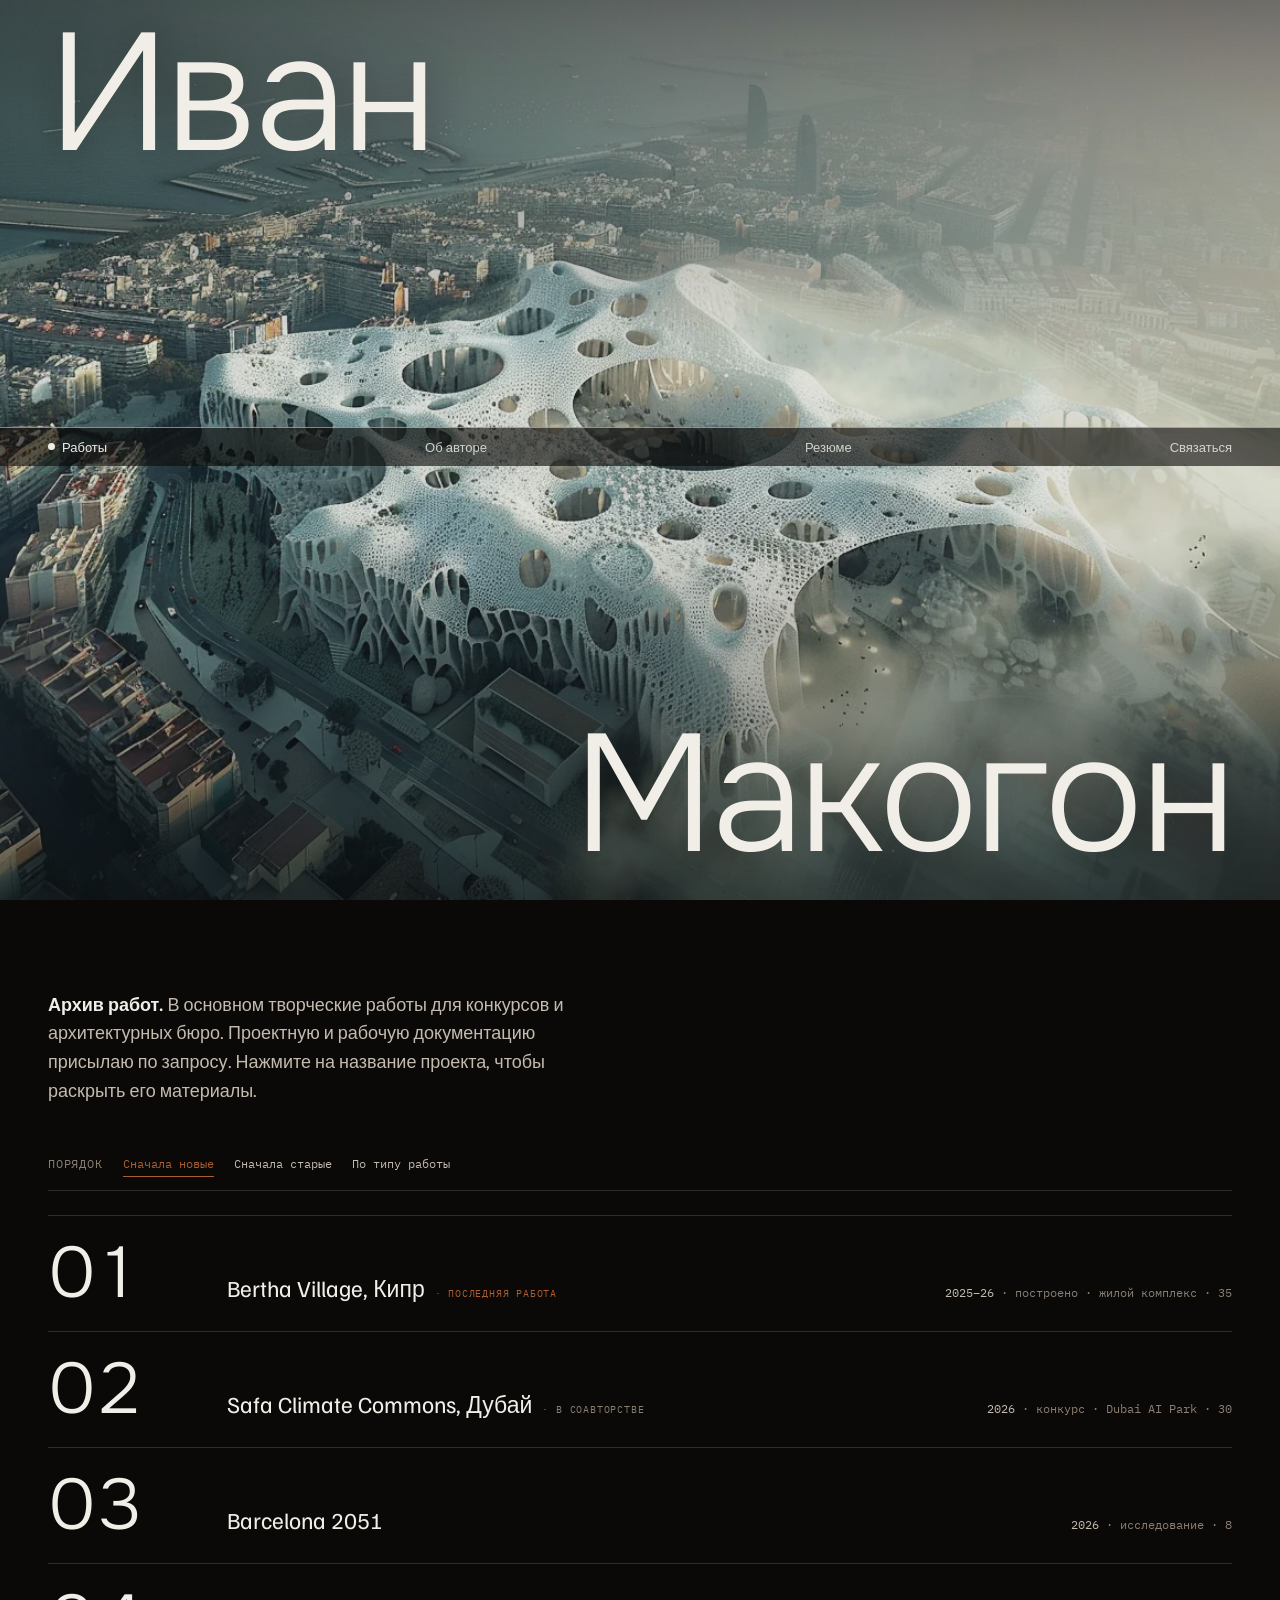
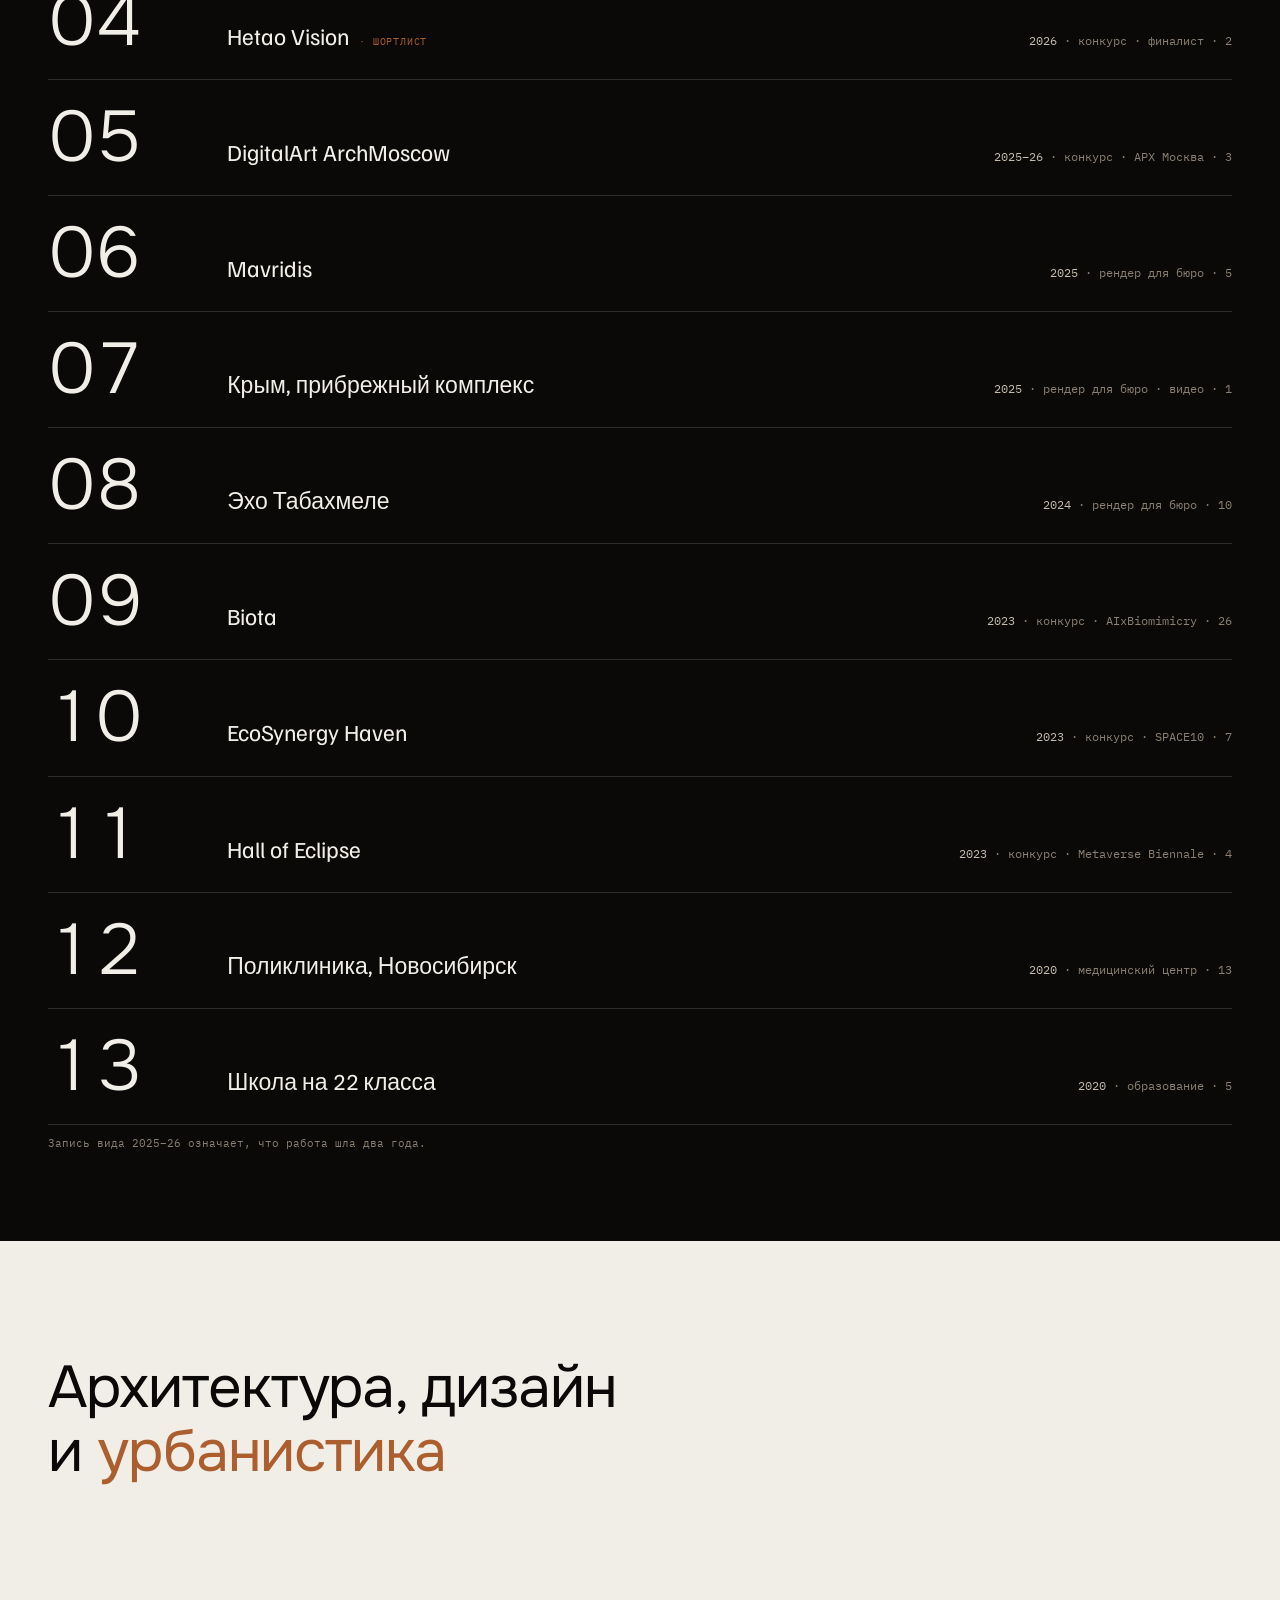
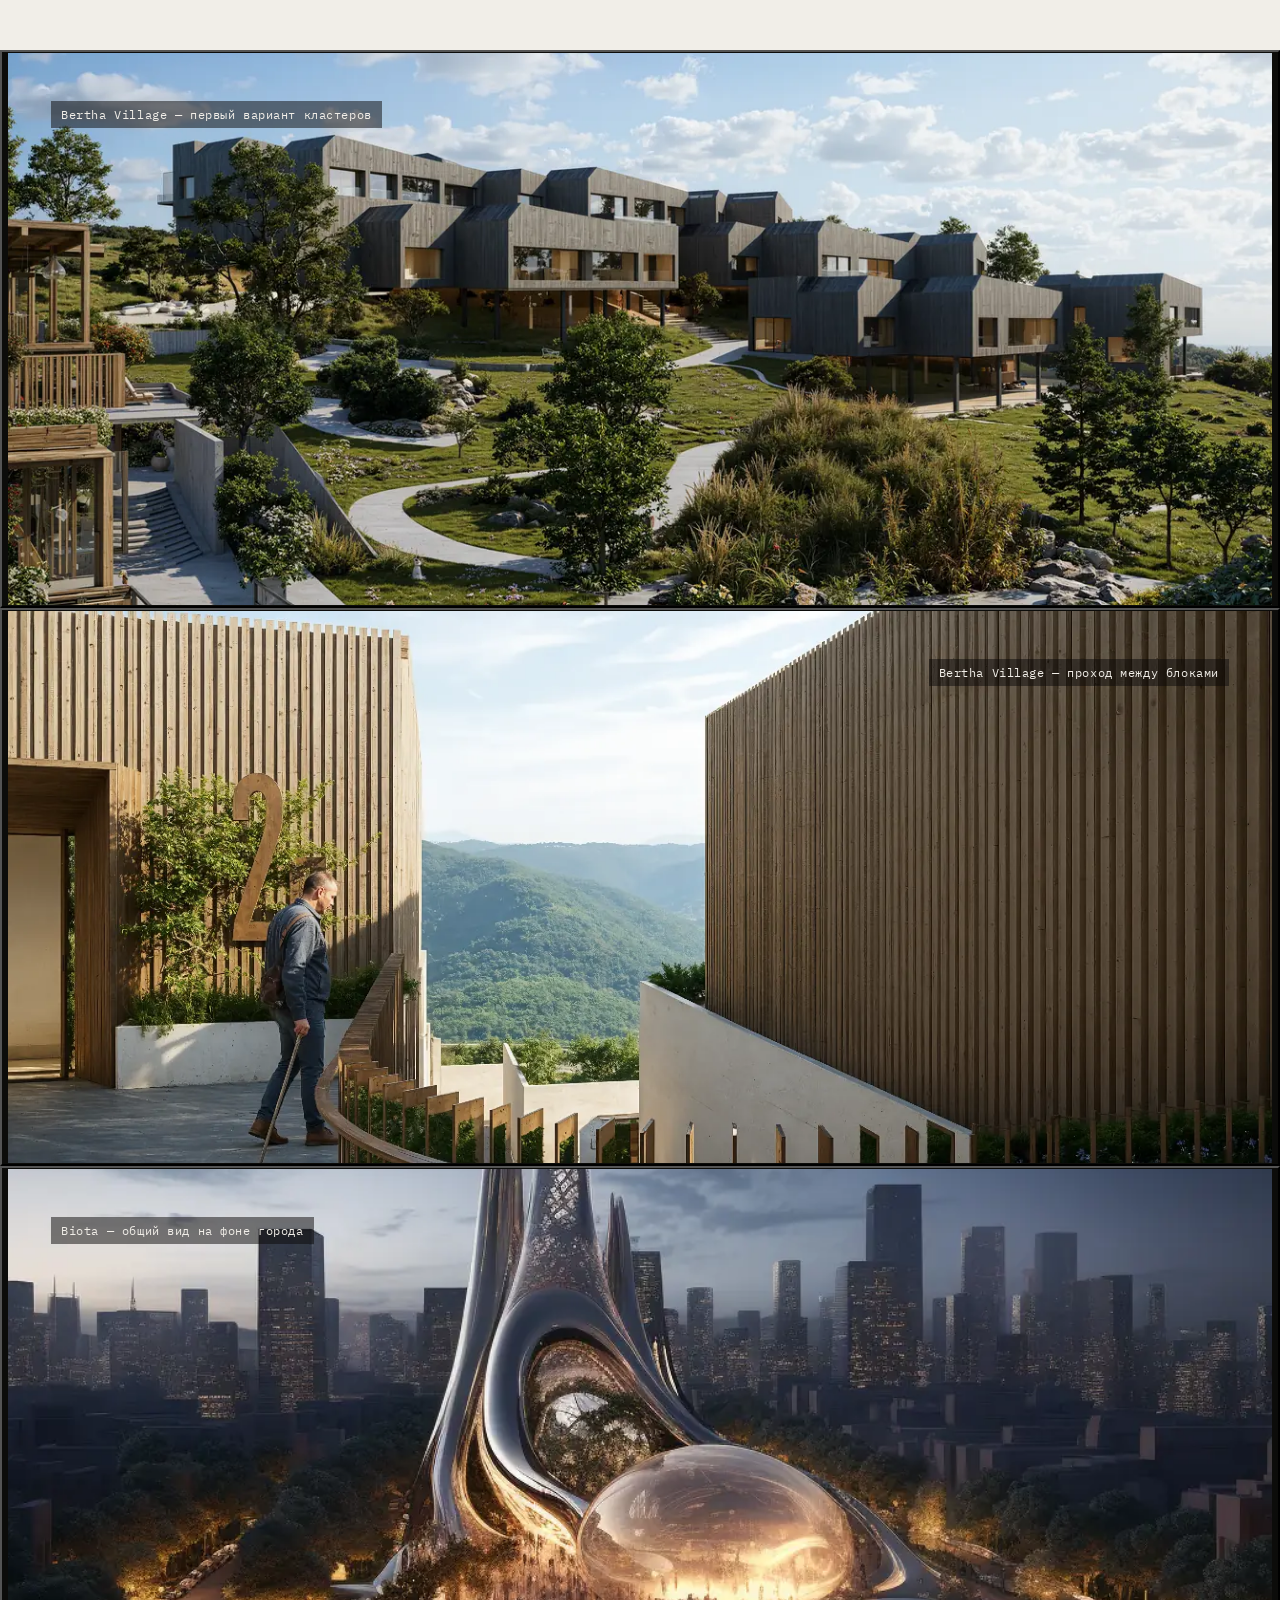
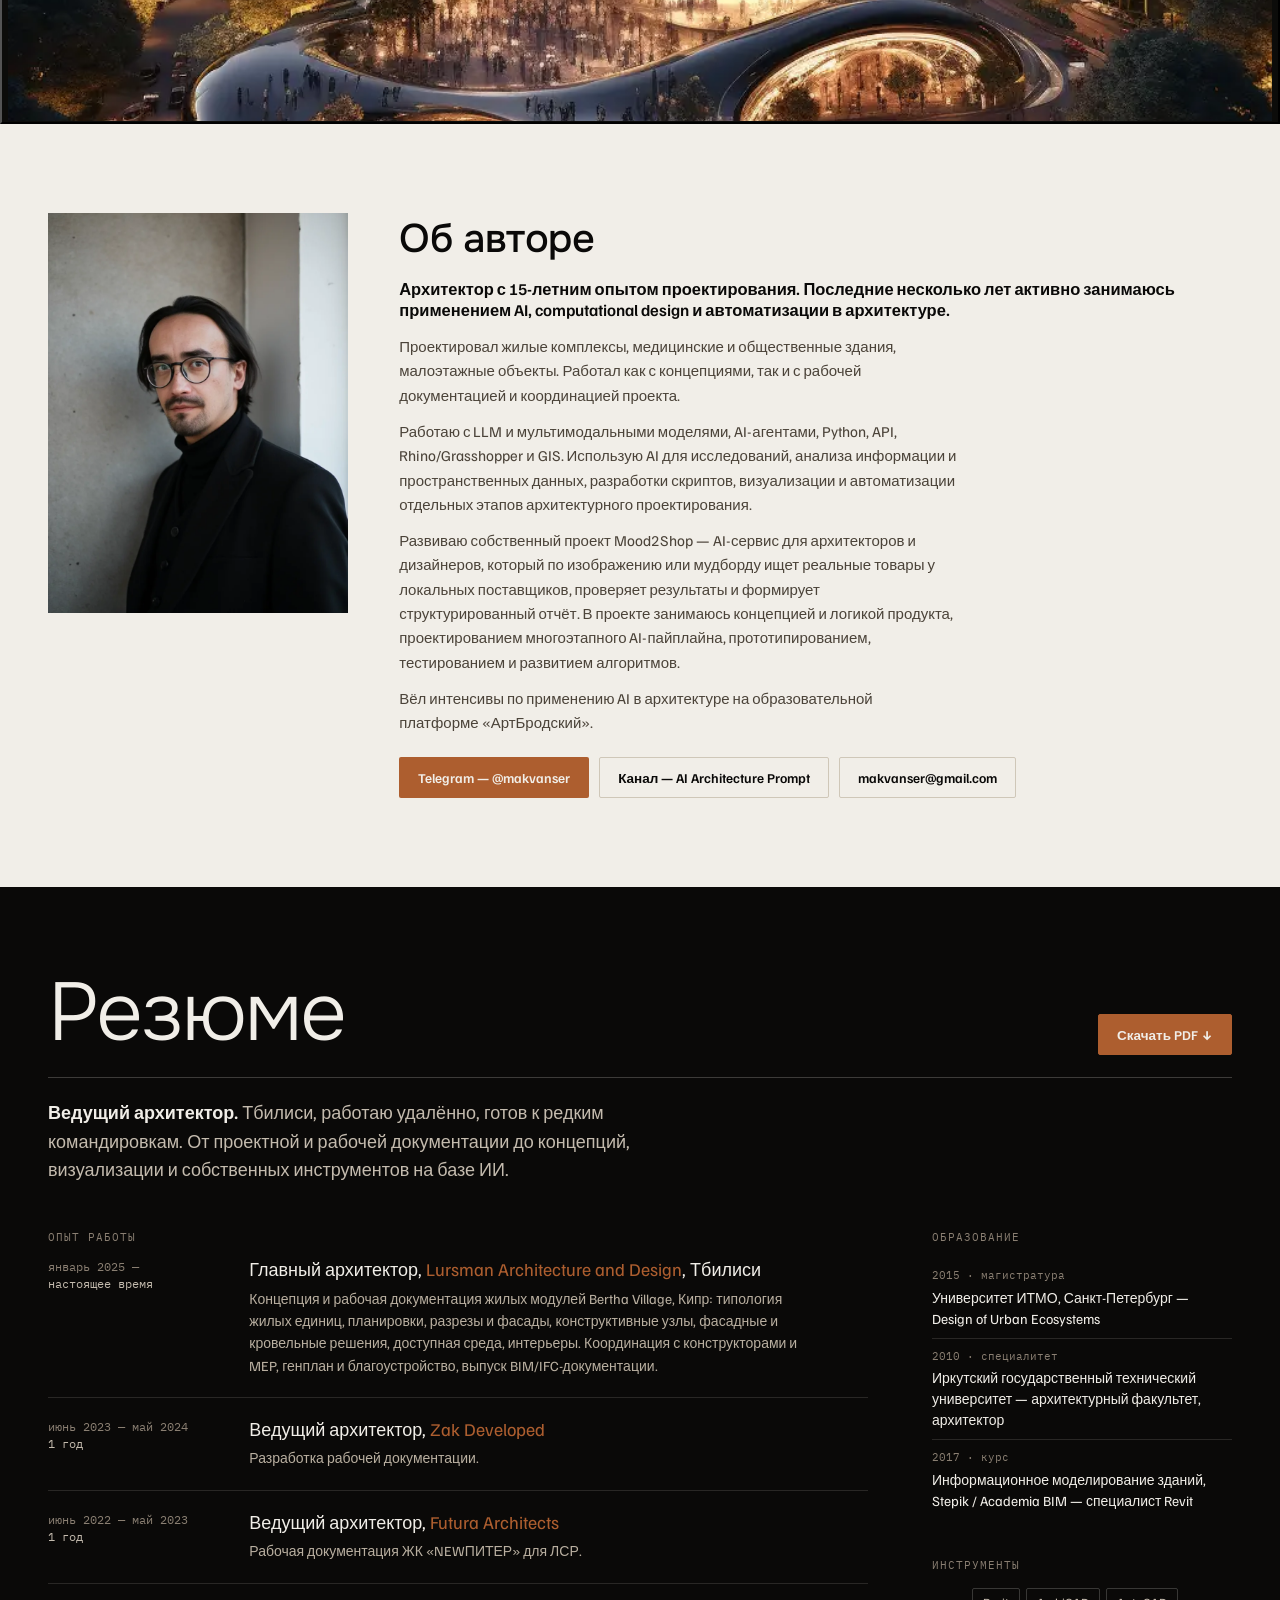
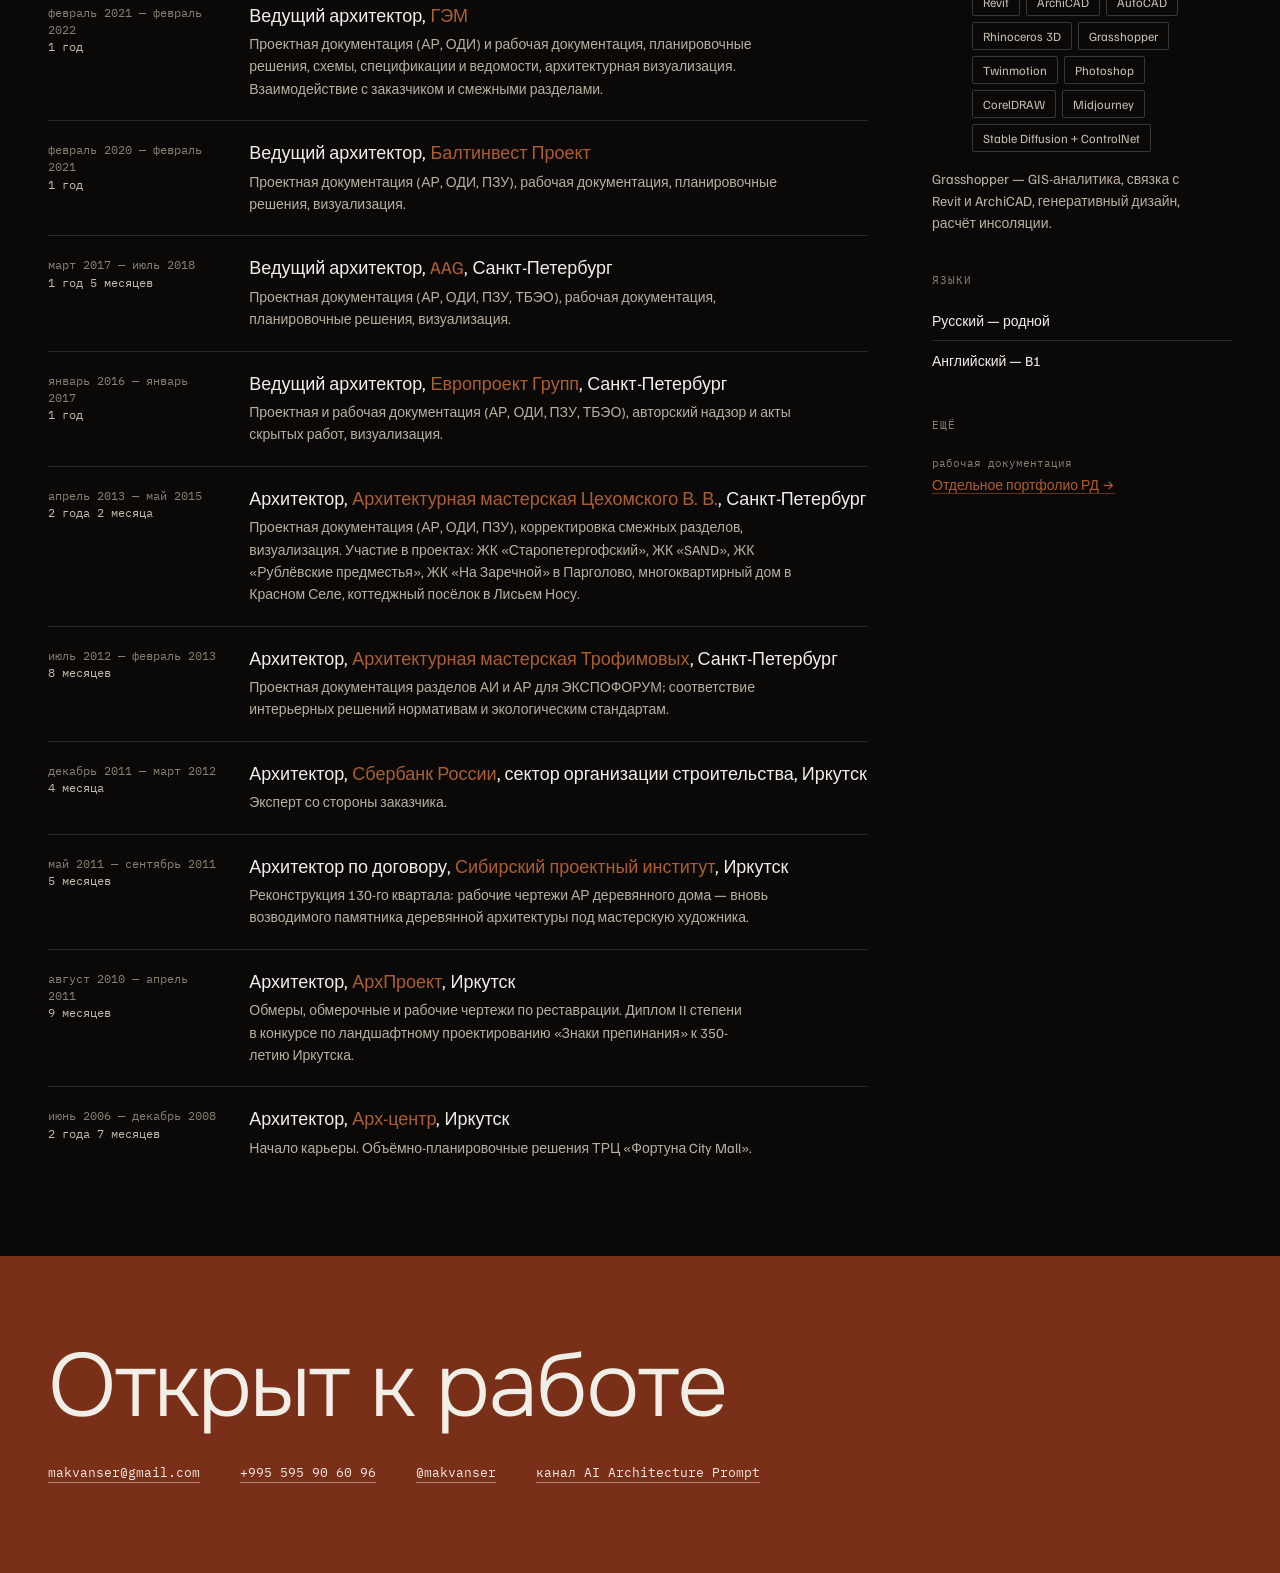
==== index.html @ 5685cdeb "Пояснение к папке «Первые варианты кластеров» У папки может быть примечание, и карусель показывает е" ====
<!doctype html>
<html lang="ru">
<head>
<meta charset="utf-8">
<meta name="viewport" content="width=device-width,initial-scale=1">
<title>Иван Макогон — архитектор</title>
<meta name="description" content="Иван Макогон — архитектор. Архив работ: жилые комплексы, медицинские и общественные здания, конкурсы и визуализации.">
<link rel="canonical" href="https://makvanser.github.io/portfolio/">
<meta property="og:type" content="website">
<meta property="og:title" content="Иван Макогон — архитектор">
<meta property="og:description" content="Иван Макогон — архитектор. Архив работ: жилые комплексы, медицинские и общественные здания, конкурсы и визуализации.">
<meta property="og:url" content="https://makvanser.github.io/portfolio/">
<meta property="og:image" content="https://makvanser.github.io/portfolio/assets/img/hero.webp">
<meta property="og:locale" content="ru_RU">
<meta name="twitter:card" content="summary_large_image">
<meta name="theme-color" content="#0A0908">
<link rel="icon" href="data:image/svg+xml,<svg xmlns='http://www.w3.org/2000/svg' viewBox='0 0 32 32'><rect width='32' height='32' fill='%230A0908'/><text x='16' y='23' font-family='system-ui,sans-serif' font-size='19' font-weight='300' fill='%23F1EEE8' text-anchor='middle'>И</text></svg>">
<link rel="preconnect" href="https://fonts.googleapis.com">
<link rel="preconnect" href="https://fonts.gstatic.com" crossorigin>
<link href="https://fonts.googleapis.com/css2?family=Familjen+Grotesk:wght@400;500;600;700&family=Onest:wght@300;400;500;600&family=IBM+Plex+Mono:wght@400;500&display=swap" rel="stylesheet">
<link rel="preload" as="image" href="assets/img/hero.webp" fetchpriority="high">
<style>
  *,*::before,*::after{box-sizing:border-box;}
  html{-webkit-text-size-adjust:100%;scroll-behavior:smooth;}
  @media (prefers-reduced-motion: reduce){html{scroll-behavior:auto;}}
  body{margin:0;background:#F1EEE8;color:#0A0908;
    font-family:"Familjen Grotesk",system-ui,sans-serif;
    -webkit-font-smoothing:antialiased;text-rendering:optimizeLegibility;}
  img{max-width:100%;}
  [hidden]{display:none !important;}
  :focus-visible{outline:2px solid #AD5E2F;outline-offset:3px;}
  ::selection{background:#AD5E2F;color:#F1EEE8;}

  /* shared image frame */
  .imgph{position:relative;overflow:hidden;background:#0C0C0A;}
  .imgph img{width:100%;height:100%;object-fit:cover;display:block;}
  .imgph img[data-kind="poster"]{object-position:center 22%;}
  .imgph img[data-kind="plan"]{object-fit:contain;background:#F1EFE8;}
  .lead-mark,.award-mark{font-family:"IBM Plex Mono",monospace;font-size:10px;letter-spacing:.08em;
    text-transform:uppercase;white-space:nowrap;}
  .f-row .lead-mark{color:var(--brick);margin-left:10px;}
  .f-row .award-mark{color:var(--brick);margin-left:10px;}
  .co-mark{font-family:"IBM Plex Mono",monospace;font-size:10px;letter-spacing:.08em;
    text-transform:uppercase;white-space:nowrap;}
  .f-row .co-mark{color:var(--stone);margin-left:10px;}
  .vid-badge{position:absolute;left:8px;top:8px;font-family:"IBM Plex Mono",monospace;font-size:10px;
    letter-spacing:.08em;background:#C1442F;color:#F2EFE8;padding:3px 8px;border-radius:2px;}

  /* grain: breaks the flatness of large photographic fields */
  .grain{position:fixed;inset:0;z-index:50;pointer-events:none;opacity:.16;mix-blend-mode:overlay;
    background-image:url("data:image/svg+xml;utf8,<svg xmlns='http://www.w3.org/2000/svg' width='140' height='140'><filter id='n'><feTurbulence type='fractalNoise' baseFrequency='.85' numOctaves='3'/></filter><rect width='140' height='140' filter='url(%23n)' opacity='.55'/></svg>");}

  /* skip link */
  .skip{position:absolute;left:-9999px;top:0;z-index:60;background:#0A0908;color:#F1EEE8;
    padding:10px 16px;font-size:13px;text-decoration:none;}
  .skip:focus{left:8px;top:8px;}

  /* ============ ABOUT ============ */
  .ab-portrait{flex:none;overflow:hidden;background:#0C0C0A;}
  .ab-portrait img{width:100%;height:100%;object-fit:cover;}
  .ab-body{min-width:0;}
  .ab-h{margin:0 0 14px;}
  .ab-lead{margin:0 0 14px;font-weight:600;}
  .ab-p{margin:0 0 12px;max-width:62ch;line-height:1.62;text-wrap:pretty;}
  .ab-links{display:flex;flex-wrap:wrap;gap:10px;margin-top:22px;}
  .ab-btn{display:inline-flex;align-items:center;text-decoration:none;white-space:nowrap;
    font-family:"Familjen Grotesk",sans-serif;font-size:13.5px;font-weight:600;
    padding:11px 18px;border-radius:2px;border:1px solid transparent;}
  @media (prefers-reduced-motion: no-preference){
    .ab-btn{transition:background .2s,color .2s,border-color .2s,transform .12s;}
    .ab-btn:active{transform:translateY(1px);}
  }

  .f-about{background:var(--paper);color:var(--ink);display:grid;grid-template-columns:300px 1fr;
    gap:clamp(22px,4vw,60px);align-items:start;padding:clamp(40px,7vw,96px) clamp(16px,4vw,48px);
    max-width:1400px;margin:0 auto;}
  .f-about .ab-portrait{aspect-ratio:3/4;}
  .f-about .ab-h{font-family:"Onest",sans-serif;font-weight:500;font-size:clamp(23px,3.6vw,40px);letter-spacing:-0.01em;}
  .f-about .ab-lead{font-size:16.5px;}
  .f-about .ab-p{font-size:15px;color:#4B4339;}
  .f-about .ab-btn.primary{background:var(--brick);color:var(--paper);}
  .f-about .ab-btn.primary:hover{background:var(--brick-deep);}
  .f-about .ab-btn.ghost{border-color:#CFC7B8;color:var(--ink);}
  .f-about .ab-btn.ghost:hover{border-color:var(--ink);}
  @media (max-width:820px){.f-about{grid-template-columns:1fr;} .f-about .ab-portrait{max-width:240px;}}


  /* ============ MOTION ============ */
  @media (prefers-reduced-motion: no-preference){
    .imgph img{transition:transform .8s cubic-bezier(.16,1,.3,1),opacity .22s ease;}

    .reveal{opacity:0;transform:translateY(20px);
      transition:opacity .65s cubic-bezier(.16,1,.3,1),transform .65s cubic-bezier(.16,1,.3,1);}
    .reveal.in{opacity:1;transform:none;}
  }

  /* ======================================================
     STAGE F — Archive (ref-026 Eladio Dieste)
     Warm brick photography, oversized neutral grotesk pinned to
     opposite corners, hairline nav across the hero, off-black
     timeline with huge numerals and a photo mosaic.
     Deviation from the reference: it uses pure #000; this uses a
     warm off-black, per the redesign audit.
     ====================================================== */
  .stage-f{--paper:#F1EEE8;--ink:#0A0908;--brick:#AD5E2F;--brick-deep:#7A2F18;--stone:#8A7F72;
    background:var(--paper);color:var(--ink);font-family:"Familjen Grotesk",sans-serif;}

  .f-hero{position:relative;min-height:100dvh;overflow:hidden;display:flex;flex-direction:column;justify-content:space-between;}
  .f-hero .f-shot{position:absolute;inset:0;background:var(--ink);}
  .f-hero .f-shot img{width:100%;height:100%;object-fit:cover;}
  .f-hero .f-veil{position:absolute;inset:0;
    background:linear-gradient(180deg,rgba(10,9,8,.60) 0%,rgba(10,9,8,.10) 38%,
      rgba(10,9,8,.10) 58%,rgba(10,9,8,.60) 100%);}
  .f-name{position:relative;z-index:2;font-family:"Onest",system-ui,sans-serif;font-weight:300;
    font-size:clamp(46px,13vw,182px);line-height:.84;letter-spacing:-0.022em;color:var(--paper);margin:0;
    text-shadow:0 2px 40px rgba(14,10,5,.36);}
  .f-name-top{align-self:flex-start;padding:clamp(12px,2.2vw,26px) clamp(16px,4vw,48px) 0;}
  .f-name-bottom{align-self:flex-end;text-align:right;padding:0 clamp(16px,4vw,48px) clamp(14px,2.6vw,36px);}
  .f-nav{position:relative;z-index:2;display:flex;flex-wrap:wrap;justify-content:space-between;gap:10px clamp(12px,3vw,40px);
    padding:11px clamp(16px,4vw,48px);border-top:1px solid rgba(241,238,232,.5);
    background:rgba(10,9,8,.62);font-size:13px;color:var(--paper);}
  .f-nav a{color:inherit;text-decoration:none;opacity:.82;}
  .f-nav a:hover{opacity:1;}
  .f-nav .on{display:inline-flex;align-items:center;gap:7px;opacity:1;}
  .f-nav .on::before{content:"";width:7px;height:7px;border-radius:50%;background:var(--paper);}

  .f-timeline{background:var(--ink);color:var(--paper);padding:clamp(44px,7vw,104px) clamp(16px,4vw,48px) clamp(30px,5vw,64px);}
  .f-lede{max-width:56ch;margin:0 0 clamp(26px,4vw,46px);color:#C4BBAE;font-size:clamp(15px,1.6vw,18px);line-height:1.6;text-wrap:pretty;}
  .f-lede b{color:var(--paper);font-weight:600;}
  .f-sort{display:flex;flex-wrap:wrap;align-items:center;gap:8px 20px;
    font-family:"IBM Plex Mono",monospace;font-size:11.5px;
    margin:0 0 clamp(14px,2.4vw,24px);padding-bottom:13px;
    border-bottom:1px solid rgba(241,238,232,.15);}
  .f-sort-l{color:var(--stone);letter-spacing:.07em;text-transform:uppercase;}
  .f-sort button{background:none;border:0;padding:5px 0;cursor:pointer;font:inherit;
    color:#C4BBAE;border-bottom:1px solid transparent;}
  .f-sort button:hover{color:var(--paper);}
  .f-sort button[aria-pressed="true"]{color:var(--brick);border-bottom-color:var(--brick);}
  @media (prefers-reduced-motion: no-preference){
    .f-sort button{transition:color .2s,border-color .2s;}
  }
  .f-row{display:grid;grid-template-columns:minmax(70px,11vw) 1fr auto;gap:clamp(12px,3vw,40px);align-items:baseline;
    width:100%;padding:clamp(14px,2.2vw,26px) 0;border:0;border-top:1px solid rgba(241,238,232,.15);
    background:none;text-align:left;color:inherit;cursor:pointer;font:inherit;}
  .f-row:hover{border-top-color:rgba(241,238,232,.42);}
  .f-row .yr{font-family:"Onest",system-ui,sans-serif;font-weight:300;font-size:clamp(30px,5.6vw,78px);
    line-height:.88;letter-spacing:-0.02em;font-variant-numeric:tabular-nums;}
  .f-row .ttl{font-size:clamp(15px,1.9vw,23px);line-height:1.2;text-wrap:balance;}
  .f-row .sig-y{color:#C4BBAE;font-weight:400;}
  .f-row[aria-expanded="true"] .sig-y{color:var(--brick);}
  .f-row .sig{font-family:"IBM Plex Mono",monospace;font-size:11.5px;color:var(--stone);white-space:nowrap;
    font-variant-numeric:tabular-nums;}
  .f-row[aria-expanded="true"] .yr{color:var(--brick);}
  .f-row[aria-expanded="true"] .sig{color:var(--brick);}
  .f-rowset:last-child .f-row{border-bottom:1px solid rgba(241,238,232,.15);}
  .f-rowset[data-open="true"] .f-row{border-bottom:0;}
  .f-panel{overflow:hidden;max-height:0;}
  .f-panel[data-open="true"]{max-height:12000px;}
  .f-desc{max-width:68ch;margin:18px 0 4px;font-size:15px;line-height:1.64;color:#B9AFA0;text-wrap:pretty;}
  .f-desc b{color:var(--paper);font-weight:600;}

  /* carousel — every record pages through its frames, each one the same size */
  .cs{padding:16px 0 clamp(18px,3vw,32px);--r:1.78;}
  /* the stage is capped by height, so the box takes exactly the width that cap allows */
  .cs-in{width:min(100%, calc(78dvh * var(--r)));margin-inline:auto;}
  .cs-stage{position:relative;aspect-ratio:var(--r);background:#141210;overflow:hidden;}
  .cs-open{position:absolute;inset:0;width:100%;height:100%;padding:0;border:0;
    background:none;cursor:zoom-in;}
  .cs-open img{width:100%;height:100%;object-fit:contain;display:block;}
  .cs-video{position:absolute;inset:0;width:100%;height:100%;object-fit:contain;
    display:block;background:#000;}
  .cs-nav{position:absolute;top:50%;transform:translateY(-50%);z-index:2;
    width:clamp(40px,3.4vw,46px);height:clamp(40px,3.4vw,46px);border-radius:50%;
    border:1px solid rgba(241,238,232,.32);background:rgba(10,9,8,.55);
    color:var(--paper);font-size:19px;line-height:1;cursor:pointer;}
  .cs-nav:hover{background:var(--brick);border-color:var(--brick);}
  .cs-prev{left:clamp(8px,1.2vw,16px);}
  .cs-next{right:clamp(8px,1.2vw,16px);}
  .cs-bar{display:flex;flex-wrap:wrap;gap:4px 14px;align-items:baseline;padding:12px 0 10px;}
  .cs-idx{font-family:"IBM Plex Mono",monospace;font-size:11.5px;color:var(--brick);
    font-variant-numeric:tabular-nums;}
  .cs-series{font-weight:600;font-size:14px;color:var(--paper);}
  .cs-cap{font-size:14px;color:#B9AFA0;text-wrap:pretty;}
  .cs-ticks{display:flex;gap:3px;}
  .cs-note{margin:14px 0 0;max-width:68ch;font-size:15px;line-height:1.6;color:#C4BBAE;text-wrap:pretty;}
  /* the mark stays a hairline; the padding gives it a tappable target */
  .cs-ticks button{flex:1;height:19px;min-width:4px;padding:8px 0;border:0;cursor:pointer;
    background:rgba(241,238,232,.2);background-clip:content-box;}
  .cs-ticks button.gap{margin-left:13px;}
  .cs-ticks button:hover{background:rgba(241,238,232,.55);}
  .cs-ticks button[aria-current="true"]{background:var(--brick);}
  @media (prefers-reduced-motion: no-preference){
    .cs-nav{transition:background .2s,border-color .2s;}
    .cs-ticks button{transition:background .2s;}
  }
  .f-note{font-family:"IBM Plex Mono",monospace;font-size:11px;color:var(--stone);padding-bottom:16px;}

  /* narrow screens: the numeral keeps its column, title and meta stack beside it */
  @media (max-width:680px){
    .f-row{grid-template-columns:auto 1fr;gap:5px 13px;align-items:start;}
    .f-row .yr{grid-row:1 / span 2;line-height:1;}
    .f-row .ttl{grid-column:2;}
    .f-row .sig{grid-column:2;white-space:normal;}
    .f-row .lead-mark,.f-row .award-mark,.f-row .co-mark{margin-left:0;display:block;margin-top:3px;}
  }

  /* every frame opens full screen */
  .f-light{position:fixed;inset:0;z-index:100;display:none;flex-direction:column;
    background:rgba(10,9,8,.97);color:var(--paper);}
  .f-light[data-open="true"]{display:flex;}
  .lt-bar{display:flex;align-items:center;justify-content:space-between;gap:16px;
    padding:clamp(11px,1.8vw,18px) clamp(14px,3vw,28px);
    font-family:"IBM Plex Mono",monospace;font-size:12px;color:var(--stone);
    font-variant-numeric:tabular-nums;}
  .lt-close{background:none;border:1px solid rgba(241,238,232,.3);color:var(--paper);
    font:inherit;padding:7px 14px;border-radius:2px;cursor:pointer;}
  .lt-close:hover{border-color:var(--paper);}
  .lt-stage{position:relative;flex:1;min-height:0;display:flex;align-items:center;
    justify-content:center;padding:0 clamp(52px,7vw,88px);}
  .lt-stage img{max-width:100%;max-height:100%;object-fit:contain;display:block;}
  .lt-stage img[data-kind="plan"]{background:#F1EEE8;}
  .lt-video{max-width:100%;max-height:100%;display:block;background:#000;}
  .lt-nav{position:absolute;top:50%;transform:translateY(-50%);
    width:clamp(40px,4.4vw,50px);height:clamp(40px,4.4vw,50px);border-radius:50%;
    border:1px solid rgba(241,238,232,.3);background:rgba(10,9,8,.6);color:var(--paper);
    font-size:20px;line-height:1;cursor:pointer;}
  .lt-nav:hover{background:var(--brick);border-color:var(--brick);}
  .lt-prev{left:clamp(8px,1.6vw,20px);}
  .lt-next{right:clamp(8px,1.6vw,20px);}
  .lt-cap{display:flex;flex-wrap:wrap;gap:4px 14px;align-items:baseline;
    padding:clamp(11px,1.8vw,18px) clamp(14px,3vw,28px) clamp(16px,2.6vw,26px);}
  .lt-series{font-family:"Familjen Grotesk",sans-serif;font-weight:600;font-size:14px;}
  .lt-text{font-size:14px;color:#B9AFA0;max-width:70ch;}
  body.locked{overflow:hidden;}

  .f-bio{padding:clamp(56px,9vw,132px) clamp(16px,4vw,48px);max-width:1400px;margin:0 auto;}
  .f-statement{font-family:"Onest",system-ui,sans-serif;font-weight:400;
    font-size:clamp(26px,4.6vw,62px);line-height:1.08;letter-spacing:-0.018em;margin:0 0 clamp(30px,4vw,56px);
    max-width:17ch;text-wrap:balance;}
  .f-statement em{font-style:normal;color:var(--brick);}
  .f-bio-cols{display:grid;grid-template-columns:1fr 1fr;gap:clamp(20px,4vw,64px);max-width:1000px;}
  .f-bio-cols p{margin:0;font-size:15.5px;line-height:1.62;color:#4B4339;max-width:62ch;text-wrap:pretty;}
  @media (max-width:720px){.f-bio-cols{grid-template-columns:1fr;}}

  .f-strip{position:relative;min-height:62dvh;overflow:hidden;background:var(--ink);}
  .f-strip .imgph{position:absolute;inset:0;}
  /* the caption sits over the whole strip, so let clicks reach the frame under it */
  .f-strip .cap{pointer-events:none;position:relative;z-index:2;height:100%;display:flex;align-items:flex-end;
    padding:clamp(20px,4vw,52px);}
  .f-strip.right .cap{justify-content:flex-end;text-align:right;}
  .f-strip .cap span{pointer-events:auto;font-family:"IBM Plex Mono",monospace;font-size:11.5px;letter-spacing:.05em;
    color:var(--paper);background:rgba(10,9,8,.5);padding:6px 10px;}

  /* résumé — the record behind the archive, on the same off-black ground */
  .f-resume{background:var(--ink);color:var(--paper);
    padding:clamp(44px,7vw,104px) clamp(16px,4vw,48px) clamp(38px,6vw,84px);}
  .rs-in{max-width:1400px;margin:0 auto;}
  .rs-head{display:flex;flex-wrap:wrap;align-items:baseline;justify-content:space-between;
    gap:16px 26px;border-bottom:1px solid rgba(241,238,232,.22);padding-bottom:clamp(14px,2vw,22px);}
  .rs-head h2{font-family:"Onest",system-ui,sans-serif;font-weight:300;margin:0;
    font-size:clamp(34px,6.4vw,88px);line-height:.9;letter-spacing:-0.022em;}
  .rs-dl{display:inline-flex;align-items:center;gap:9px;text-decoration:none;
    background:var(--brick);color:var(--paper);font-weight:600;font-size:13.5px;
    padding:11px 18px;border-radius:2px;border:1px solid var(--brick);}
  .rs-dl:hover{background:var(--brick-deep);border-color:var(--brick-deep);}
  .rs-lede{margin:clamp(14px,2vw,20px) 0 clamp(26px,4vw,46px);color:#C4BBAE;
    font-size:clamp(15px,1.6vw,18px);line-height:1.6;max-width:60ch;text-wrap:pretty;}
  .rs-lede b{color:var(--paper);font-weight:600;}
  .rs-cols{display:grid;grid-template-columns:1fr minmax(220px,300px);gap:clamp(26px,5vw,72px);}
  .rs-h3{font-family:"IBM Plex Mono",monospace;font-size:11px;letter-spacing:.09em;
    text-transform:uppercase;color:var(--stone);margin:0 0 14px;font-weight:400;}
  .rs-jobs{list-style:none;margin:0;padding:0;}
  .rs-job{display:grid;grid-template-columns:minmax(120px,168px) 1fr;gap:6px clamp(14px,2.6vw,34px);
    padding:clamp(13px,1.8vw,20px) 0;border-top:1px solid rgba(241,238,232,.13);}
  .rs-job:first-child{border-top:0;padding-top:0;}
  .rs-when{font-family:"IBM Plex Mono",monospace;font-size:11.5px;color:var(--stone);
    line-height:1.5;font-variant-numeric:tabular-nums;}
  .rs-when b{display:block;color:#C4BBAE;font-weight:400;}
  .rs-role{margin:0;font-size:clamp(15px,1.7vw,18px);line-height:1.3;}
  .rs-org{color:var(--brick);}
  .rs-what{margin:6px 0 0;font-size:14px;line-height:1.6;color:#B9AFA0;max-width:70ch;text-wrap:pretty;}
  .rs-side section + section{margin-top:clamp(24px,3.4vw,38px);}
  .rs-item{padding:9px 0;border-top:1px solid rgba(241,238,232,.13);font-size:14px;line-height:1.5;}
  .rs-item:first-of-type{border-top:0;}
  .rs-item span{display:block;font-family:"IBM Plex Mono",monospace;font-size:11px;
    color:var(--stone);margin-bottom:3px;}
  .rs-item a{color:var(--brick);text-decoration:none;border-bottom:1px solid rgba(173,94,47,.5);}
  .rs-item a:hover{border-bottom-color:var(--brick);}
  .rs-tags{display:flex;flex-wrap:wrap;gap:6px;}
  .rs-tags li{list-style:none;font-size:12.5px;padding:5px 10px;border-radius:2px;
    border:1px solid rgba(241,238,232,.2);color:#C4BBAE;}
  @media (max-width:900px){.rs-cols{grid-template-columns:1fr;}}
  @media (max-width:560px){.rs-job{grid-template-columns:1fr;}}

  .f-footer{background:var(--brick-deep);color:var(--paper);padding:clamp(46px,7vw,96px) clamp(16px,4vw,48px);}
  .f-footer .fw{font-family:"Onest",system-ui,sans-serif;font-weight:300;font-size:clamp(34px,7vw,96px);
    line-height:.9;letter-spacing:-0.022em;margin:0 0 clamp(20px,3vw,38px);}
  .f-footer .fl{display:flex;flex-wrap:wrap;gap:14px 40px;font-family:"IBM Plex Mono",monospace;font-size:12.5px;}
  .f-footer a{color:var(--paper);text-decoration:none;border-bottom:1px solid rgba(241,238,232,.45);padding-bottom:2px;}
  .f-footer a:hover{border-bottom-color:var(--paper);}

  @media (prefers-reduced-motion: no-preference){
    .f-panel{transition:max-height .55s cubic-bezier(.16,1,.3,1);}
    .f-row{transition:border-color .25s;}
    .f-row:active{transform:translateY(1px);}
    .f-row .yr{transition:color .25s;}
  }
</style>
</head>
<body>
<a class="skip" href="#f-archive">К архиву работ</a>
<main class="stage-f">
  <header class="f-hero">
    <div class="f-shot"><img data-f-hero fetchpriority="high" decoding="async" alt="Barcelona 2051 — пористая структура над городом, вид с воздуха"></div>
    <div class="f-veil"></div>
    <h1 class="f-name f-name-top">Иван</h1>
    <nav class="f-nav">
      <a class="on" href="#f-archive">Работы</a>
      <a href="#f-about">Об авторе</a>
      <a href="#f-resume">Резюме</a>
      <a href="#f-contact">Связаться</a>
    </nav>
    <h1 class="f-name f-name-bottom">Макогон</h1>
  </header>

  <section class="f-timeline" id="f-archive">
    <p class="f-lede"><b>Архив работ.</b> В основном творческие работы для конкурсов и архитектурных бюро. Проектную и рабочую документацию присылаю по запросу. Нажмите на название проекта, чтобы раскрыть его материалы.</p>
    <div class="f-sort" role="group" aria-label="Порядок записей">
      <span class="f-sort-l">Порядок</span>
      <button type="button" data-sort="new">Сначала новые</button>
      <button type="button" data-sort="old">Сначала старые</button>
      <button type="button" data-sort="kind">По типу работы</button>
    </div>
    <div data-ftimeline></div>
    <p class="f-note">Запись вида 2025–26 означает, что работа шла два года.</p>
  </section>

  <section class="f-bio" id="f-bio">
    <p class="f-statement">Архитектура, дизайн и <em>урбанистика</em></p>
  </section>

  <div id="f-works" data-fworks></div>
  <div class="f-about" id="f-about" data-about="f"></div>

  <section class="f-resume" id="f-resume">
    <div class="rs-in">
      <div class="rs-head">
        <h2>Резюме</h2>
        <a class="rs-dl" href="assets/resume-ivan-makogon.pdf" download="Резюме — Иван Макогон, ведущий архитектор.pdf">Скачать PDF ↓</a>
      </div>

      <p class="rs-lede"><b>Ведущий архитектор.</b> Тбилиси, работаю удалённо,
        готов к редким командировкам. От проектной и рабочей документации до концепций,
        визуализации и собственных инструментов на базе ИИ.</p>

      <div class="rs-cols">
        <div>
          <h3 class="rs-h3">Опыт работы</h3>
          <ol class="rs-jobs">
            <li class="rs-job">
              <div class="rs-when">январь 2025 — <b>настоящее время</b></div>
              <div>
                <p class="rs-role">Главный архитектор, <span class="rs-org">Lursman Architecture and Design</span>, Тбилиси</p>
                <p class="rs-what">Концепция и рабочая документация жилых модулей Bertha Village, Кипр:
                  типология жилых единиц, планировки, разрезы и фасады, конструктивные узлы, фасадные
                  и кровельные решения, доступная среда, интерьеры. Координация с конструкторами и MEP,
                  генплан и благоустройство, выпуск BIM/IFC-документации.</p>
              </div>
            </li>
            <li class="rs-job">
              <div class="rs-when">июнь 2023 — май 2024<b>1 год</b></div>
              <div>
                <p class="rs-role">Ведущий архитектор, <span class="rs-org">Zak Developed</span></p>
                <p class="rs-what">Разработка рабочей документации.</p>
              </div>
            </li>
            <li class="rs-job">
              <div class="rs-when">июнь 2022 — май 2023<b>1 год</b></div>
              <div>
                <p class="rs-role">Ведущий архитектор, <span class="rs-org">Futura Architects</span></p>
                <p class="rs-what">Рабочая документация ЖК «NEWПИТЕР» для ЛСР.</p>
              </div>
            </li>
            <li class="rs-job">
              <div class="rs-when">февраль 2021 — февраль 2022<b>1 год</b></div>
              <div>
                <p class="rs-role">Ведущий архитектор, <span class="rs-org">ГЭМ</span></p>
                <p class="rs-what">Проектная документация (АР, ОДИ) и рабочая документация,
                  планировочные решения, схемы, спецификации и ведомости, архитектурная визуализация.
                  Взаимодействие с заказчиком и смежными разделами.</p>
              </div>
            </li>
            <li class="rs-job">
              <div class="rs-when">февраль 2020 — февраль 2021<b>1 год</b></div>
              <div>
                <p class="rs-role">Ведущий архитектор, <span class="rs-org">Балтинвест Проект</span></p>
                <p class="rs-what">Проектная документация (АР, ОДИ, ПЗУ), рабочая документация,
                  планировочные решения, визуализация.</p>
              </div>
            </li>
            <li class="rs-job">
              <div class="rs-when">март 2017 — июль 2018<b>1 год 5 месяцев</b></div>
              <div>
                <p class="rs-role">Ведущий архитектор, <span class="rs-org">AAG</span>, Санкт-Петербург</p>
                <p class="rs-what">Проектная документация (АР, ОДИ, ПЗУ, ТБЭО), рабочая документация,
                  планировочные решения, визуализация.</p>
              </div>
            </li>
            <li class="rs-job">
              <div class="rs-when">январь 2016 — январь 2017<b>1 год</b></div>
              <div>
                <p class="rs-role">Ведущий архитектор, <span class="rs-org">Европроект Групп</span>, Санкт-Петербург</p>
                <p class="rs-what">Проектная и рабочая документация (АР, ОДИ, ПЗУ, ТБЭО),
                  авторский надзор и акты скрытых работ, визуализация.</p>
              </div>
            </li>
            <li class="rs-job">
              <div class="rs-when">апрель 2013 — май 2015<b>2 года 2 месяца</b></div>
              <div>
                <p class="rs-role">Архитектор, <span class="rs-org">Архитектурная мастерская Цехомского В. В.</span>, Санкт-Петербург</p>
                <p class="rs-what">Проектная документация (АР, ОДИ, ПЗУ), корректировка смежных разделов,
                  визуализация. Участие в проектах: ЖК «Старопетергофский», ЖК «SAND»,
                  ЖК «Рублёвские предместья», ЖК «На Заречной» в Парголово, многоквартирный дом
                  в Красном Селе, коттеджный посёлок в Лисьем Носу.</p>
              </div>
            </li>
            <li class="rs-job">
              <div class="rs-when">июль 2012 — февраль 2013<b>8 месяцев</b></div>
              <div>
                <p class="rs-role">Архитектор, <span class="rs-org">Архитектурная мастерская Трофимовых</span>, Санкт-Петербург</p>
                <p class="rs-what">Проектная документация разделов АИ и АР для ЭКСПОФОРУМ;
                  соответствие интерьерных решений нормативам и экологическим стандартам.</p>
              </div>
            </li>
            <li class="rs-job">
              <div class="rs-when">декабрь 2011 — март 2012<b>4 месяца</b></div>
              <div>
                <p class="rs-role">Архитектор, <span class="rs-org">Сбербанк России</span>, сектор организации строительства, Иркутск</p>
                <p class="rs-what">Эксперт со стороны заказчика.</p>
              </div>
            </li>
            <li class="rs-job">
              <div class="rs-when">май 2011 — сентябрь 2011<b>5 месяцев</b></div>
              <div>
                <p class="rs-role">Архитектор по договору, <span class="rs-org">Сибирский проектный институт</span>, Иркутск</p>
                <p class="rs-what">Реконструкция 130-го квартала: рабочие чертежи АР деревянного дома —
                  вновь возводимого памятника деревянной архитектуры под мастерскую художника.</p>
              </div>
            </li>
            <li class="rs-job">
              <div class="rs-when">август 2010 — апрель 2011<b>9 месяцев</b></div>
              <div>
                <p class="rs-role">Архитектор, <span class="rs-org">АрхПроект</span>, Иркутск</p>
                <p class="rs-what">Обмеры, обмерочные и рабочие чертежи по реставрации.
                  Диплом II степени в конкурсе по ландшафтному проектированию «Знаки препинания»
                  к 350-летию Иркутска.</p>
              </div>
            </li>
            <li class="rs-job">
              <div class="rs-when">июнь 2006 — декабрь 2008<b>2 года 7 месяцев</b></div>
              <div>
                <p class="rs-role">Архитектор, <span class="rs-org">Арх-центр</span>, Иркутск</p>
                <p class="rs-what">Начало карьеры. Объёмно-планировочные решения ТРЦ «Фортуна City Mall».</p>
              </div>
            </li>
          </ol>
        </div>

        <div class="rs-side">
          <section>
            <h3 class="rs-h3">Образование</h3>
            <div class="rs-item"><span>2015 · магистратура</span>
              Университет ИТМО, Санкт-Петербург — Design of Urban Ecosystems</div>
            <div class="rs-item"><span>2010 · специалитет</span>
              Иркутский государственный технический университет — архитектурный факультет, архитектор</div>
            <div class="rs-item"><span>2017 · курс</span>
              Информационное моделирование зданий, Stepik / Academia BIM — специалист Revit</div>
          </section>

          <section>
            <h3 class="rs-h3">Инструменты</h3>
            <ul class="rs-tags">
              <li>Revit</li><li>ArchiCAD</li><li>AutoCAD</li><li>Rhinoceros 3D</li>
              <li>Grasshopper</li><li>Twinmotion</li><li>Photoshop</li><li>CorelDRAW</li>
              <li>Midjourney</li><li>Stable Diffusion + ControlNet</li>
            </ul>
            <p class="rs-what">Grasshopper — GIS-аналитика, связка с Revit и ArchiCAD,
              генеративный дизайн, расчёт инсоляции.</p>
          </section>

          <section>
            <h3 class="rs-h3">Языки</h3>
            <div class="rs-item">Русский — родной</div>
            <div class="rs-item">Английский — B1</div>
          </section>

          <section>
            <h3 class="rs-h3">Ещё</h3>
            <div class="rs-item"><span>рабочая документация</span>
              <a href="https://drive.google.com/file/d/0B5-ZMFJZYugwc1cxUThyaDdJZnM/view?usp=sharing&amp;resourcekey=0-KhuSnx18aVVrD1OALwC0-Q" target="_blank" rel="noopener">Отдельное портфолио РД →</a></div>
          </section>
        </div>
      </div>
    </div>
  </section>

  <footer class="f-footer" id="f-contact">
    <p class="fw">Открыт к работе</p>
    <div class="fl">
      <a href="mailto:makvanser@gmail.com">makvanser@gmail.com</a>
      <a href="tel:+995595906096">+995 595 90 60 96</a>
      <a href="https://t.me/makvanser" target="_blank" rel="noopener">@makvanser</a>
      <a href="https://t.me/ai_architecture_prompt" target="_blank" rel="noopener">канал AI Architecture Prompt</a>
    </div>
  </footer>
</main>

<div class="f-light" data-light role="dialog" aria-modal="true" aria-label="Просмотр кадра">
  <div class="lt-bar">
    <span data-lt-idx></span>
    <button class="lt-close" type="button" data-lt-close>Закрыть ✕</button>
  </div>
  <div class="lt-stage" data-lt-stage>
    <button class="lt-nav lt-prev" type="button" data-lt-prev aria-label="Предыдущий кадр">‹</button>
    <img data-lt-img alt="">
    <video class="lt-video" data-lt-video controls preload="none" playsinline hidden></video>
    <button class="lt-nav lt-next" type="button" data-lt-next aria-label="Следующий кадр">›</button>
  </div>
  <div class="lt-cap">
    <span class="lt-series" data-lt-series></span>
    <span class="lt-text" data-lt-text></span>
  </div>
</div>

<div class="grain" aria-hidden="true"></div>
<script>
(function(){
  "use strict";

  // images ship as files next to the page, not as inline data
  function src(id){ return "assets/img/" + id + ".webp"; }

  // frames that are footage rather than a still
  var VIDEO = {
    "ht-01": "assets/video/hetao.mp4",
    "kr-01": "assets/video/krym.mp4"
  };

  function im(id,kind,cap,series){ return {i:id, k:kind||"render", c:cap||"", s:series||""}; }

  var CL = [
    im("cl-01","render","Общий вид, зимние сумерки","Рендеры"),
    im("cl-02","render","Двор, вечернее освещение","Рендеры"),
    im("cl-03","render","Коридор входной группы","Рендеры"),
    im("cl-04","render","Зал ожидания","Рендеры"),
    im("cl-05","render","Кабинет врача","Рендеры"),
    im("cl-06","render","Кабинет, зона приёма","Рендеры"),
    im("cl-07","render","Фасад со стороны двора","Рендеры"),
    im("cl-08","render","Холл, навигация","Рендеры"),
    im("cl-09","render","Входная группа","Рендеры"),
    im("cl-10","render","Коридор отделения","Рендеры"),
    im("cl-11","plan","План 1 этажа","Планы"),
    im("cl-12","plan","План 2 этажа","Планы"),
    im("cl-13","plan","План подземного этажа","Планы")
  ];

  var BI = [im("bi-01","poster","Конкурсный планшет")];
  var biCaps = {2:"Интерьер, ветвящаяся структура",3:"Панорама куполов на закате",4:"Комплекс над водой",
                13:"Интерьер, биолюминесценция",14:"Фронтальный вид",15:"Общий вид на фоне города"};
  for(var n=2;n<=26;n++){
    var id="bi-"+(n<10?"0":"")+n;
    BI.push(im(id,"render",biCaps[n]||""));
  }

  var SC = [
    im("sc-03","render","Главный фасад, вечернее солнце"),
    im("sc-02","render","Входная группа"),
    im("sc-01","render","Общий вид со двора"),
    im("sc-04","render","Дворовый фасад"),
    im("sc-05","render","Фрагмент фасада")
  ];

  var BE = [
    im("be-01","render","Первый вариант, общий вид","Первые варианты кластеров"),
    im("be-02","render","Жилые объёмы на опорах, сумерки","Первые варианты кластеров"),
    im("be-03","render","","Первые варианты кластеров"),
    im("be-04","render","","Первые варианты кластеров"),
    im("be-05","render","","Первые варианты кластеров"),
    im("be-07","render","","Утверждённый вариант"),
    im("be-08","render","","Утверждённый вариант"),
    im("be-09","render","","Утверждённый вариант"),
    im("be-06","render","Таунхаусы, нумерация из кортена","Утверждённый вариант"),
    im("be-10","render","Проход между блоками, вид на горы","Утверждённый вариант"),
    im("be-11","render","","Утверждённый вариант"),
    im("be-28","plan","План первого этажа: мебель и сантехника, М 1:100","Чертежи, жилой блок A"),
    im("be-29","plan","План второго этажа: мебель и сантехника, М 1:100","Чертежи, жилой блок A"),
    im("be-33","plan","Разрез S-01, М 1:100","Чертежи, жилой блок A"),
    im("be-34","plan","Разрез S-02, М 1:100","Чертежи, жилой блок A"),
    im("be-35","plan","Фасады по осям 1–19 и 19–1, М 1:100","Чертежи, жилой блок A"),
    im("be-37","plan","Фасады фрагментов, М 1:50","Чертежи, жилой блок A"),
    im("be-43","render","Гостиная с открытой кухней","Интерьеры"),
    im("be-44","render","Гостиная-столовая, обеденная группа у кухни","Интерьеры"),
    im("be-45","render","Кухня-столовая с барной стойкой, панорамное окно на горы","Интерьеры"),
    im("be-46","render","Кухня-гостиная вечером","Интерьеры"),
    im("be-47","render","Спальня с реечной стеной","Интерьеры"),
    im("be-48","render","Спальня с выходом на террасу","Интерьеры"),
    im("be-49","render","Спальня со встроенным стеллажом","Интерьеры"),
    im("be-50","render","Спальня с раздвижной перегородкой","Интерьеры"),
    im("be-51","render","Спальня с настенным панно","Интерьеры"),
    im("be-52","render","Спальня с гардеробной, вечерний вид","Интерьеры"),
    im("be-12","render","Барная зона ресторана","Ресторан"),
    im("be-13","render","","Ресторан"),
    im("be-14","render","","Ресторан"),
    im("be-15","render","","Ресторан"),
    im("be-16","render","Обеденный зал на закате","Ресторан"),
    im("be-17","render","","Ресторан"),
    im("be-18","render","","Ресторан"),
    im("be-19","render","","Ресторан")
  ];

  var RF = [
    im("rf-06","render","Городской парк, навесы-кроны"),
    im("rf-07","render","Городской парк, сцена общения"),
    im("rf-01","render","Жители симбиотического города"),
    im("rf-02","render","Улица города будущего"),
    im("rf-04","render","Общественное пространство"),
    im("rf-05","render","Общественное пространство, ярус"),
    im("rf-03","render","Интерьер квартиры")
  ];

  var AM = [
    im("am-01","poster","Конкурсный планшет"),
    im("am-02","poster","Конкурсный планшет"),
    im("am-03","render","Небоскрёб, визуализация")
  ];

  var MV = [
    im("mv-01","render","Главный вход, сумерки"),
    im("mv-05","render","Панорама фасада на закате"),
    im("mv-02","render","Фрагмент галереи"),
    im("mv-03","render","Общий вид"),
    im("mv-04","render","Вечернее освещение")
  ];

  var KR = [im("kr-01","video","Ролик · 1280×720 · 21 с")];

  var BIO = {
    lead: "Архитектор с 15-летним опытом проектирования. Последние несколько лет активно занимаюсь применением AI, computational design и автоматизации в архитектуре.",
    paras: [
      "Проектировал жилые комплексы, медицинские и общественные здания, малоэтажные объекты. Работал как с концепциями, так и с рабочей документацией и координацией проекта.",
      "Работаю с LLM и мультимодальными моделями, AI-агентами, Python, API, Rhino/Grasshopper и GIS. Использую AI для исследований, анализа информации и пространственных данных, разработки скриптов, визуализации и автоматизации отдельных этапов архитектурного проектирования.",
      "Развиваю собственный проект Mood2Shop — AI-сервис для архитекторов и дизайнеров, который по изображению или мудборду ищет реальные товары у локальных поставщиков, проверяет результаты и формирует структурированный отчёт. В проекте занимаюсь концепцией и логикой продукта, проектированием многоэтапного AI-пайплайна, прототипированием, тестированием и развитием алгоритмов.",
      "Вёл интенсивы по применению AI в архитектуре на образовательной платформе «АртБродский»."
    ],
    links: [
      {href:"https://t.me/makvanser", label:"Telegram — @makvanser", kind:"primary"},
      {href:"https://t.me/ai_architecture_prompt", label:"Канал — AI Architecture Prompt", kind:"ghost"},
      {href:"mailto:makvanser@gmail.com", label:"makvanser@gmail.com", kind:"ghost"}
    ]
  };

  function aboutBlock(host, opts){
    opts = opts || {};
    var fig = el("div", "ab-portrait imgph");
    var im2 = document.createElement("img");
    im2.src = src("portrait");
    im2.alt = "Иван Макогон, архитектор";
    im2.loading = "lazy";
    fig.appendChild(im2);

    var body = el("div", "ab-body");
    body.appendChild(el("h2", "ab-h", opts.heading || "Об авторе"));
    body.appendChild(el("p", "ab-lead", BIO.lead));
    BIO.paras.forEach(function(t){ body.appendChild(el("p", "ab-p", t)); });

    var links = el("div", "ab-links");
    BIO.links.forEach(function(l){
      var a = document.createElement("a");
      a.href = l.href;
      a.className = "ab-btn " + l.kind;
      a.textContent = l.label;
      if(l.href.indexOf("http") === 0){ a.target = "_blank"; a.rel = "noopener"; }
      links.appendChild(a);
    });
    body.appendChild(links);

    host.appendChild(fig);
    host.appendChild(body);
  }

  var HT = [
    im("ht-01","video","Конкурсный ролик · 1:06","Ролик"),
    im("ht-02","poster","Сертификат финалиста","Награда")
  ];

  var ET = [];
  for(var e=1;e<=10;e++) ET.push(im("et-"+(e<10?"0":"")+e,"render",""));
  ET[0].c = "Павильон в сумерках, общий вид";

  var BA = [
    im("ba-01","poster","Horizon 2051 — контекст"),
    im("ba-02","poster",""),
    im("ba-03","poster",""),
    im("ba-04","poster",""),
    im("ba-05","poster","Scale IV — суперблоки и AI-управление"),
    im("ba-06","poster",""),
    im("ba-07","poster",""),
    im("ba-08","poster","")
  ];

  var EC = [
    im("ec-04","poster","Афиша Metaverse Architecture Biennale, 2023"),
    im("ec-01","render","Арочные формы и парящая скульптура над водой"),
    im("ec-02","render","Колоннада с аватарами и кристаллическим облаком"),
    im("ec-03","render","Изометрия сцены целиком")
  ];

  var SF = [
    im("sf-01","slide","Титульный лист альбома","Концепция"),
    im("sf-02","slide","Проектирование для повседневного благополучия","Концепция"),
    im("sf-03","slide","Принцип двора: тень, посадки и вода собирают микроклимат","Концепция"),
    im("sf-04","slide","Затенённый районный парк для повседневной жизни","Концепция"),
    im("sf-05","slide","Две системы: проницаемая сеть затенения и Recovery Loop","Концепция"),
    im("sf-06","slide","Как районный парк отвечает городским задачам Дубая","Концепция"),
    im("sf-07","slide","Раздел: городской контекст","Контекст и пользователи"),
    im("sf-08","slide","Контекст в радиусе километра: жильё, школа, сервисы, метро","Контекст и пользователи"),
    im("sf-09","slide","Возможности и ограничения участка","Контекст и пользователи"),
    im("sf-10","slide","Раздел: пользователи и сценарии","Контекст и пользователи"),
    im("sf-11","slide","Пять групп пользователей задают бриф","Контекст и пользователи"),
    im("sf-12","slide","","Контекст и пользователи"),
    im("sf-13","slide","Раздел: климатический анализ","Климатический анализ"),
    im("sf-14","slide","Анализ инсоляции","Климатический анализ"),
    im("sf-15","slide","Ветер и тепловой комфорт в четырёх сочетаниях","Климатический анализ"),
    im("sf-16","slide","Климатический отклик: парк затенён неравномерно","Климатический анализ"),
    im("sf-17","slide","Раздел: работа с ИИ","AI-процесс"),
    im("sf-18","slide","","AI-процесс"),
    im("sf-19","slide","","AI-процесс"),
    im("sf-20","slide","Проверка человеком: как фильтровались результаты ИИ","AI-процесс"),
    im("sf-21","slide","Раздел: мастер-план","Мастер-план"),
    im("sf-22","slide","Итоговый мастер-план с легендой, 15 000 м²","Мастер-план"),
    im("sf-23","slide","Зонирование программы: 11 функций","Мастер-план"),
    im("sf-24","slide","Безбарьерный основной маршрут и второстепенные связи","Мастер-план"),
    im("sf-25","slide","Палитра озеленения: пальмы, широкие кроны, злаки","Материалы и озеленение"),
    im("sf-26","slide","","Материалы и озеленение"),
    im("sf-27","slide","Материалы: перфорированный алюминий, GFRC, дерево","Материалы и озеленение"),
    im("sf-28","slide","Бюджет реализации: 35 млн дирхамов, распределение и этапы","Реализация и итог"),
    im("sf-29","slide","Итог: более прохладный и доступный районный парк","Реализация и итог"),
    im("sf-30","slide","","Реализация и итог")
  ];

  var PROJECTS = [
    {id:"bertha", y:[2025,2026], ratio:"1.6", code:"PRJ–01", num:"01", t:"Bertha Village, Кипр", meta:"жилой комплекс для пожилых людей · Кипр",
     group:"practice", cat:"built", tag:"построено", catLabel:"построено · жилой комплекс",
     lead:true, leadNote:"последняя работа",
     notes:{"Первые варианты кластеров":"Этот вариант домов заказчик прислал на адаптацию. Внешний образ был уже сформирован, и я вписывал в него новые планировки по техническому заданию: студии, одно-, двух- и трёхкомнатные квартиры. Рендеры этих домов тоже делал я."},
     desc:"<b>Bertha Village — жилой комплекс для пожилых людей на Кипре.</b> Проект посажен в естественный рельеф участка, с расчётом на приватность, доступность и визуальную связь с ландшафтом. В рамках проекта я занимался разработкой концепции и рабочей документации жилых модулей, включая планировочные решения, фасады и адаптацию зданий к сложному рельефу.",
     imgs:BE},
    {id:"clinic", y:[2020], ratio:"1.78", code:"PRJ–02", num:"02", t:"Поликлиника, Новосибирск", meta:"медицинский центр · 4 эт. · 20 м",
     group:"practice", cat:"built", tag:"проект", catLabel:"медицинский центр",
     desc:"Четырёхэтажный медицинский центр высотой 20 метров, без чердака. В составе кабинеты врачей разных специализаций, лаборатории, травматологическое и хирургическое отделения, административные помещения. Планировка подчинена отступам от границ участка и требованиям безопасности. Фасады простые, из современных материалов; цветовая схема подобрана под окружающую застройку Новосибирска.",
     imgs:CL},
    {id:"school", y:[2020], ratio:"1.6", code:"PRJ–03", num:"03", t:"Школа на 22 класса", meta:"образование · 3 эт. · 18 м",
     group:"practice", cat:"built", tag:"проект", catLabel:"образование",
     desc:"Трёхэтажная школа высотой 18 метров. Специализированные классы, научные лаборатории, спортивный и актовый залы, вспомогательные и административные помещения. Планировочная структура и формы здания подчинены градостроительным требованиям участка. Фасад — современные материалы и оттенки, подобранные к окружающей застройке.",
     imgs:SC},

    {id:"safa", y:[2026], ratio:"1.78", code:"PRJ–13", num:"13", t:"Safa Climate Commons, Дубай", meta:"конкурс Dubai Municipality · парк 15 000 м²",
     group:"competition", cat:"competition", tag:"конкурс · Dubai AI Park", catLabel:"конкурс · Dubai AI Park",
     co:true, coNote:"в соавторстве",
     desc:"<b>Safa Climate Commons</b> — конкурсное предложение для Al Safa Park 2 в Дубае: районный парк площадью 15 000 м², концепция и предварительный проект. Dubai Municipality AI Park Design Challenge — конкурс муниципалитета Дубая, где искусственный интеллект нужно было применить как вспомогательный инструмент анализа и проверки решений, а не как замену проектировщику. Призовой фонд 200 000 дирхамов; первое место получает возможность довести проект до пилотного парка.<br><br>Парк собран как последовательность связанных микроклиматов. Его держат две системы: Porous Shade Network — проницаемая сеть затенения, которая смягчает солнце, не закрывая ландшафт, и Recovery Loop — непрерывный безбарьерный маршрут, связывающий пальмовый оазис, заглублённые дворы, приподнятые деки, лужайки и общественные зоны от раннего утра до вечера. Перфорированные экраны по мотивам машрабии фильтруют свет, сохраняют просматриваемость и дают меняющийся рисунок тени.<br><br>В основе — климатический анализ: инсоляция, ветер и тепловой комфорт, разобранный в четырёх сочетаниях солнца, тени и ветрозащиты. Парк затенён неравномерно: каждое пространство получает свой баланс кроны, растительности и открытости в зависимости от экспозиции, функции и времени использования.<br><br>ИИ применялся на исследовательской части: генерация альтернативных планировочных и объёмных решений, сверка их с границами участка, геометрией мастер-плана и данными симуляций. В проект попадали только варианты, прошедшие эту проверку — итоговая геометрия и все архитектурные решения приняты человеком.<br><br>Работа выполнена <b>в соавторстве с Полиной Носиковой</b>. Результаты конкурса на момент публикации не объявлены.",
     imgs:SF},
    {id:"biota", y:[2023], ratio:"1.78", code:"PRJ–04", num:"04", t:"Biota", meta:"AIxBiomimicry",
     group:"competition", cat:"competition", tag:"конкурс · AIxBiomimicry", catLabel:"конкурс · AIxBiomimicry",
     desc:"«Biota» построена на трёх принципах. Кристаллическая форма взята от костной структуры птиц и делает объём лёгким. Внешний фасад по мотивам медузы пропускает естественный свет. Внутри биолюминесценция: эффект погружения в светящийся подводный мир. В основе всего биомимикрия; в составе комплекса музей природы и мультимедийный центр.",
     imgs:BI},
    {id:"barcelona", y:[2026], ratio:"1", code:"PRJ–05", num:"05", t:"Barcelona 2051", meta:"исследование · 8 планшетов",
     group:"competition", cat:"competition", tag:"исследование", catLabel:"исследование",
     desc:"Аналитическое исследование адаптации Барселоны к середине века: климат, суперблоки и управление городом через цифрового двойника. Разбор построен по масштабам — от тела человека до планетарного уровня.",
     imgs:BA},
    {id:"regen", y:[2023], ratio:"1.78", code:"PRJ–06", num:"06", t:"EcoSynergy Haven", meta:"конкурс SPACE10 · Regenerative Futures",
     group:"competition", cat:"competition", tag:"конкурс · SPACE10", catLabel:"конкурс · SPACE10",
     desc:"Конкурсный проект симбиотического города. Дома и общественные пространства построены из экологически чистых материалов и работают на возобновляемой энергии, с технологиями экономии воды и системами управления отходами.<br><br>Зелёные зоны, гидропоника и вертикальное озеленение дают продовольственную независимость. Общие ресурсы, обмен данными и технологиями работают на сообщество и культурное разнообразие.",
     imgs:RF},
    {id:"eclipse", y:[2023], ratio:"1.4", code:"PRJ–07", num:"07", t:"Hall of Eclipse", meta:"Metaverse Architecture Biennale",
     group:"competition", cat:"competition", tag:"конкурс · Metaverse Biennale", catLabel:"конкурс · Metaverse Biennale",
     desc:"«Hall of Eclipse» — метафора метавселенных. В мире «Ephemeral Stream» можно погрузиться в медитативный оазис, побродить по библиотеке мыслей и заблудиться в облаке мечтаний. В центральной вселенной, исследуя таинственные пространства среди облаков и гладких форм, каждый завершает своё медитативное путешествие и взаимодействует с этим миром.",
     imgs:EC},
    {id:"hetao", y:[2026], ratio:"1.4", code:"PRJ–08", num:"08", t:"Hetao Vision", meta:"конкурс AI-видео · UABBHK 2025",
     group:"competition", cat:"competition", tag:"финалист", catLabel:"конкурс · финалист",
     award:true, awardNote:"шортлист",
     desc:"<b>Hetao Vision: Innovative AI Video Competition</b> — конкурс в рамках Гонконг-Шэньчжэньской биеннале урбанистики и архитектуры 2025 (UABBHK) с темой TECHFORMANCE: архитектура как перформанс в эпоху AI. Организаторы — Hong Kong Institute of Architects Biennale Foundation и Shenzhen Biennale Foundation, жюри из Гонконга и Шэньчжэня.<br><br>Участникам предлагалось средствами AI показать будущее Хэтао — зоны научно-технического сотрудничества Шэньчжэня и Гонконга, построенной на принципе «одна река, два берега».<br><br>Работа вошла в шортлист: сертификат финалиста в категории Open Group. Отобранные ролики публично показывали в Hetao Science and Technology Innovation Centre в феврале 2026 года.",
     imgs:HT},
    {id:"archmoscow", y:[2025,2026], ratio:"0.62", code:"PRJ–09", num:"09", t:"DigitalArt ArchMoscow", meta:"конкурс · АРХ Москва",
     group:"competition", cat:"competition", tag:"конкурс · АРХ Москва", catLabel:"конкурс · АРХ Москва",
     desc:"Монохромные композиции: бетон, вода и свет в монументальном пространстве.",
     imgs:AM},
    {id:"mavridis", y:[2025], ratio:"1.78", code:"PRJ–10", num:"10", t:"Mavridis", meta:"торговый комплекс · для бюро",
     group:"render", cat:"render", tag:"рендер для бюро", catLabel:"рендер для бюро",
     desc:"Протяжённый объём со сводчатой галереей и вечерней подсветкой витрин.",
     imgs:MV},
    {id:"echo", y:[2024], ratio:"1.7", code:"PRJ–11", num:"11", t:"Эхо Табахмеле", meta:"рендер для бюро · инсталляции",
     group:"render", cat:"render", tag:"рендер для бюро", catLabel:"рендер для бюро",
     desc:"«Эхо Табахмеле» — коммерческий арт-проект в духе Burning Man: коллекция инсталляций и площадок в Табахмеле на стыке искусства, технологий и сообщества. Рендеры показывают идею каждой инсталляции: возрождение, взаимодействие, эксперимент.",
     imgs:ET},
    {id:"krym", y:[2025], ratio:"1.78", code:"PRJ–12", num:"12", t:"Крым, прибрежный комплекс", meta:"видео · для бюро",
     group:"render", cat:"render", tag:"рендер для бюро · видео", catLabel:"рендер для бюро · видео",
     desc:"Жилой комплекс на склоне у моря. Ролик 21 секунда, летний день.",
     imgs:KR}
  ];

  function endYear(p){ return p.y[p.y.length - 1]; }

  function yearLabel(y){
    return y.length > 1 ? y[0] + "–" + String(y[1]).slice(2) : String(y[0]);
  }

  var byId = {};
  PROJECTS.forEach(function(p){ byId[p.id] = p; });

  // ---------- helpers ----------
  function el(tag, cls, html){
    var e = document.createElement(tag);
    if(cls) e.className = cls;
    if(html != null) e.innerHTML = html;
    return e;
  }


  var REDUCED = window.matchMedia && window.matchMedia("(prefers-reduced-motion: reduce)").matches;

  // scroll reveal
  var revealObs = null;
  if(!REDUCED && "IntersectionObserver" in window){
    revealObs = new IntersectionObserver(function(entries){
      entries.forEach(function(en){
        if(en.isIntersecting){ en.target.classList.add("in"); revealObs.unobserve(en.target); }
      });
    }, {rootMargin:"0px 0px -8% 0px", threshold:0.06});
  }
  function reveal(node, delay){
    if(!revealObs){ return node; }
    node.classList.add("reveal");
    if(delay) node.style.transitionDelay = delay + "ms";
    revealObs.observe(node);
    return node;
  }


  // ---------- fullscreen viewer ----------
  var lt = document.querySelector("[data-light]");
  var ltImg = lt.querySelector("[data-lt-img]");
  var ltVid = lt.querySelector("[data-lt-video]");
  var ltIdx = lt.querySelector("[data-lt-idx]");
  var ltSeries = lt.querySelector("[data-lt-series]");
  var ltText = lt.querySelector("[data-lt-text]");
  var ltClose = lt.querySelector("[data-lt-close]");
  var ltState = {p: null, i: 0, from: null, sync: null};

  function pad(n){ return String(n).padStart(2, "0"); }

  function ltPaint(){
    var p = ltState.p, rec = p.imgs[ltState.i], vsrc = VIDEO[rec.i];
    if(vsrc){
      ltImg.hidden = true;
      ltVid.hidden = false;
      ltVid.poster = src(rec.i);
      if(ltVid.getAttribute("src") !== vsrc) ltVid.src = vsrc;
    } else {
      ltVid.pause();
      ltVid.hidden = true;
      ltImg.hidden = false;
      ltImg.src = src(rec.i);
      ltImg.setAttribute("data-kind", rec.k);
      ltImg.alt = rec.c || (p.t + " — кадр " + (ltState.i + 1));
    }
    ltIdx.textContent = p.t + " · " + pad(ltState.i + 1) + " / " + pad(p.imgs.length);
    ltSeries.textContent = rec.s || "";
    ltText.textContent = rec.c || "";
    // one record is rarely browsed twice, but the neighbours are
    var nx = p.imgs[(ltState.i + 1) % p.imgs.length];
    if(nx && !VIDEO[nx.i]) { var pre = new Image(); pre.src = src(nx.i); }
  }

  function ltOpen(p, i, from, sync){
    ltState.p = p; ltState.i = i; ltState.from = from || document.activeElement;
    ltState.sync = sync || null;
    ltPaint();
    lt.setAttribute("data-open", "true");
    document.body.classList.add("locked");
    ltClose.focus();
  }

  function ltShut(){
    ltVid.pause();
    lt.removeAttribute("data-open");
    document.body.classList.remove("locked");
    if(ltState.from && ltState.from.focus) ltState.from.focus();
    // leave the caller showing whatever frame the viewer ended on
    if(ltState.sync) ltState.sync(ltState.i);
  }

  function ltStep(d){
    var n = ltState.p.imgs.length;
    ltState.i = (ltState.i + d + n) % n;
    ltPaint();
  }

  ltClose.addEventListener("click", ltShut);
  lt.querySelector("[data-lt-prev]").addEventListener("click", function(){ ltStep(-1); });
  lt.querySelector("[data-lt-next]").addEventListener("click", function(){ ltStep(1); });
  // the ground around the picture closes; the picture itself does not
  lt.querySelector("[data-lt-stage]").addEventListener("click", function(e){
    if(e.target === this) ltShut();
  });

  document.addEventListener("keydown", function(e){
    if(lt.getAttribute("data-open") !== "true") return;
    if(e.key === "Escape") ltShut();
    else if(e.target === ltVid) return;
    else if(e.key === "ArrowLeft") ltStep(-1);
    else if(e.key === "ArrowRight") ltStep(1);
  });

  // swipe through a record on touch
  var swX = 0, swY = 0;
  lt.addEventListener("touchstart", function(e){
    swX = e.changedTouches[0].clientX; swY = e.changedTouches[0].clientY;
  }, {passive: true});
  lt.addEventListener("touchend", function(e){
    var dx = e.changedTouches[0].clientX - swX, dy = e.changedTouches[0].clientY - swY;
    if(Math.abs(dx) > 45 && Math.abs(dx) > Math.abs(dy)) ltStep(dx < 0 ? 1 : -1);
  }, {passive: true});


  // a slide album: one frame at a time, every frame the same size.
  // `list` limits it to some frames of the record; `ratio` sets the stage shape.
  function carousel(p, list, ratio){
    var idxs = list || p.imgs.map(function(_, i){ return i; });
    var cur = 0;
    var wrap = el("div", "cs");
    if(ratio) wrap.style.setProperty("--r", ratio);
    var inner = el("div", "cs-in");
    wrap.appendChild(inner);

    var stage = el("div", "cs-stage");
    var open = el("button", "cs-open");
    open.type = "button";
    var img = document.createElement("img");
    open.appendChild(img);
    stage.appendChild(open);

    var vid = document.createElement("video");
    vid.className = "cs-video";
    vid.controls = true; vid.preload = "none"; vid.playsInline = true; vid.hidden = true;
    stage.appendChild(vid);

    var prev = el("button", "cs-nav cs-prev", "‹");
    var next = el("button", "cs-nav cs-next", "›");
    prev.type = "button"; next.type = "button";
    prev.setAttribute("aria-label", "Предыдущий слайд");
    next.setAttribute("aria-label", "Следующий слайд");
    stage.appendChild(prev);
    stage.appendChild(next);
    inner.appendChild(stage);

    var bar = el("div", "cs-bar");
    var idx = el("span", "cs-idx");
    idx.setAttribute("aria-live", "polite");
    var series = el("span", "cs-series");
    var cap = el("span", "cs-cap");
    bar.appendChild(idx); bar.appendChild(series); bar.appendChild(cap);
    inner.appendChild(bar);

    // one tick per slide: shows position in the album and jumps straight to it
    var ticks = el("div", "cs-ticks");
    var last = null;
    var tickBtns = idxs.map(function(gi, i){
      var t = el("button");
      t.type = "button";
      // a gap marks where one folder ends and the next begins
      var name = p.imgs[gi].s || "";
      if(last !== null && name !== last) t.className = "gap";
      last = name;
      t.setAttribute("aria-label", "Кадр " + (i + 1) + " из " + idxs.length
        + (name ? " · " + name : ""));
      t.addEventListener("click", function(){ go(i); });
      ticks.appendChild(t);
      return t;
    });
    inner.appendChild(ticks);

    var note = el("p", "cs-note");
    note.hidden = true;
    inner.appendChild(note);

    function paint(){
      var rec = p.imgs[idxs[cur]], vsrc = VIDEO[rec.i];
      if(vsrc){
        open.hidden = true;
        vid.hidden = false;
        vid.poster = src(rec.i);
        if(vid.getAttribute("src") !== vsrc) vid.src = vsrc;
      } else {
        vid.pause();
        vid.hidden = true;
        open.hidden = false;
        img.src = src(rec.i);
        img.setAttribute("data-kind", rec.k);
        img.alt = rec.c || (p.t + " — кадр " + (cur + 1));
      }
      idx.textContent = pad(cur + 1) + " / " + pad(idxs.length);
      series.textContent = rec.s || "";
      cap.textContent = rec.c || "";
      var nt = (p.notes && rec.s && p.notes[rec.s]) || "";
      if(note.textContent !== nt){
        note.textContent = nt;
        note.hidden = !nt;
        // the record was measured when it opened; re-measure so the note is never clipped
        var host = wrap.closest(".f-panel");
        if(host && host.getAttribute("data-open") === "true") host.style.maxHeight = host.scrollHeight + "px";
      }
      open.setAttribute("aria-label", "Открыть слайд " + (cur + 1) + " во весь экран");
      tickBtns.forEach(function(t, i){
        if(i === cur) t.setAttribute("aria-current", "true");
        else t.removeAttribute("aria-current");
      });
      var nx = p.imgs[idxs[(cur + 1) % idxs.length]];
      if(nx && !VIDEO[nx.i]){ var pre = new Image(); pre.src = src(nx.i); }
    }
    function go(i){ cur = (i + idxs.length) % idxs.length; paint(); }

    prev.addEventListener("click", function(){ go(cur - 1); });
    next.addEventListener("click", function(){ go(cur + 1); });
    open.addEventListener("click", function(){
      ltOpen(p, idxs[cur], open, function(gi){
        // follow the viewer only while it stays inside this album
        var at = idxs.indexOf(gi);
        if(at !== -1) go(at);
      });
    });

    wrap.addEventListener("keydown", function(e){
      if(lt.getAttribute("data-open") === "true" || e.target === vid) return;
      if(e.key === "ArrowLeft"){ go(cur - 1); e.preventDefault(); }
      else if(e.key === "ArrowRight"){ go(cur + 1); e.preventDefault(); }
    });

    var sx = 0, sy = 0;
    stage.addEventListener("touchstart", function(e){
      sx = e.changedTouches[0].clientX; sy = e.changedTouches[0].clientY;
    }, {passive: true});
    stage.addEventListener("touchend", function(e){
      if(e.target === vid) return;
      var dx = e.changedTouches[0].clientX - sx, dy = e.changedTouches[0].clientY - sy;
      if(Math.abs(dx) > 45 && Math.abs(dx) > Math.abs(dy)) go(cur + (dx < 0 ? 1 : -1));
    }, {passive: true});

    paint();
    return wrap;
  }

  // ---------- archive timeline with inline expansion ----------
  var fHero = document.querySelector("[data-f-hero]");
  if(fHero) fHero.src = src("hero");

  var fHost = document.querySelector("[data-ftimeline]");
  var records = [];
  PROJECTS.forEach(function(p, i){
    var set = el("div", "f-rowset");

    var row = el("button", "f-row");
    row.type = "button";
    row.setAttribute("aria-expanded", "false");
    var numEl = el("span", "yr", pad(i + 1));
    row.appendChild(numEl);
    var mid = el("span", "ttl", p.t);
    if(p.lead) mid.appendChild(el("span", "lead-mark", "· " + p.leadNote));
    if(p.award) mid.appendChild(el("span", "award-mark", "· " + p.awardNote));
    if(p.co) mid.appendChild(el("span", "co-mark", "· " + p.coNote));
    row.appendChild(mid);
    var sig = el("span", "sig");
    sig.appendChild(el("b", "sig-y", yearLabel(p.y)));
    sig.appendChild(document.createTextNode(" · " + p.catLabel + " · " + p.imgs.length));
    row.appendChild(sig);

    var panel = el("div", "f-panel");
    if(p.desc) panel.appendChild(el("p", "f-desc", p.desc));
    var body = el("div");
    panel.appendChild(body);

    var filled = false;
    function fill(){
      if(filled) return;
      filled = true;
      // a slide album pages one frame at a time; a photo set spreads into a mosaic
      body.appendChild(carousel(p, null, p.ratio || "1.78"));
    }
    row.addEventListener("click", function(){
      var open = panel.getAttribute("data-open") === "true";
      // one record open at a time keeps the timeline readable
      fHost.querySelectorAll(".f-panel[data-open='true']").forEach(function(o){
        o.style.maxHeight = "";
        o.removeAttribute("data-open");
        o.parentNode.removeAttribute("data-open");
        o.parentNode.querySelector(".f-row").setAttribute("aria-expanded", "false");
      });
      if(open) return;
      fill();
      panel.setAttribute("data-open", "true");
      set.setAttribute("data-open", "true");
      row.setAttribute("aria-expanded", "true");
      // pin the measured height so a long record is never cut off by the CSS ceiling
      var pin = function(){ panel.style.maxHeight = panel.scrollHeight + "px"; };
      if(window.requestAnimationFrame) window.requestAnimationFrame(pin); else pin();
    });

    set.appendChild(row);
    set.appendChild(panel);
    fHost.appendChild(set);
    records.push({p: p, set: set, num: numEl});
  });

  // built carousels and open records survive a re-order, so move nodes rather than rebuild
  var GROUP_RANK = {practice: 0, competition: 1, render: 2};
  var ORDERS = {
    "new":  function(a, b){ return endYear(b.p) - endYear(a.p); },
    "old":  function(a, b){ return endYear(a.p) - endYear(b.p); },
    "kind": function(a, b){
      return (GROUP_RANK[a.p.group] - GROUP_RANK[b.p.group]) || (endYear(b.p) - endYear(a.p));
    }
  };

  var sortBtns = document.querySelectorAll("[data-sort]");
  function applyOrder(mode){
    var arr = records.slice();
    arr.sort(ORDERS[mode]);
    arr.forEach(function(r, n){
      r.num.textContent = pad(n + 1);
      fHost.appendChild(r.set);
    });
    sortBtns.forEach(function(b){
      b.setAttribute("aria-pressed", b.getAttribute("data-sort") === mode ? "true" : "false");
    });
  }
  sortBtns.forEach(function(b){
    b.addEventListener("click", function(){ applyOrder(b.getAttribute("data-sort")); });
  });
  applyOrder("new");

  var fWorks = document.querySelector("[data-fworks]");
  [{pid:"bertha", i:"be-01", c:"Bertha Village — первый вариант кластеров"},
   {pid:"bertha", i:"be-10", c:"Bertha Village — проход между блоками"},
   {pid:"biota", i:"bi-15", c:"Biota — общий вид на фоне города"}].forEach(function(w, wi){
    var strip = el("section", "f-strip" + (wi % 2 ? " right" : ""));
    var p = byId[w.pid];
    var at = 0;
    p.imgs.forEach(function(rec, ri){ if(rec.i === w.i) at = ri; });

    var box = el("button", "imgph f-thumb");
    box.type = "button";
    box.setAttribute("aria-label", "Открыть кадр во весь экран: " + w.c);
    var im2 = document.createElement("img");
    im2.src = src(w.i);
    im2.alt = w.c;
    im2.loading = "lazy";
    box.appendChild(im2);
    box.addEventListener("click", function(){ ltOpen(p, at, box); });
    strip.appendChild(box);

    var cap = el("div", "cap");
    cap.appendChild(el("span", null, w.c));
    strip.appendChild(cap);
    fWorks.appendChild(reveal(strip, 0));
  });


  aboutBlock(document.querySelector("[data-about]"), {heading: "Об авторе"});
})();
</script>
</body>
</html>
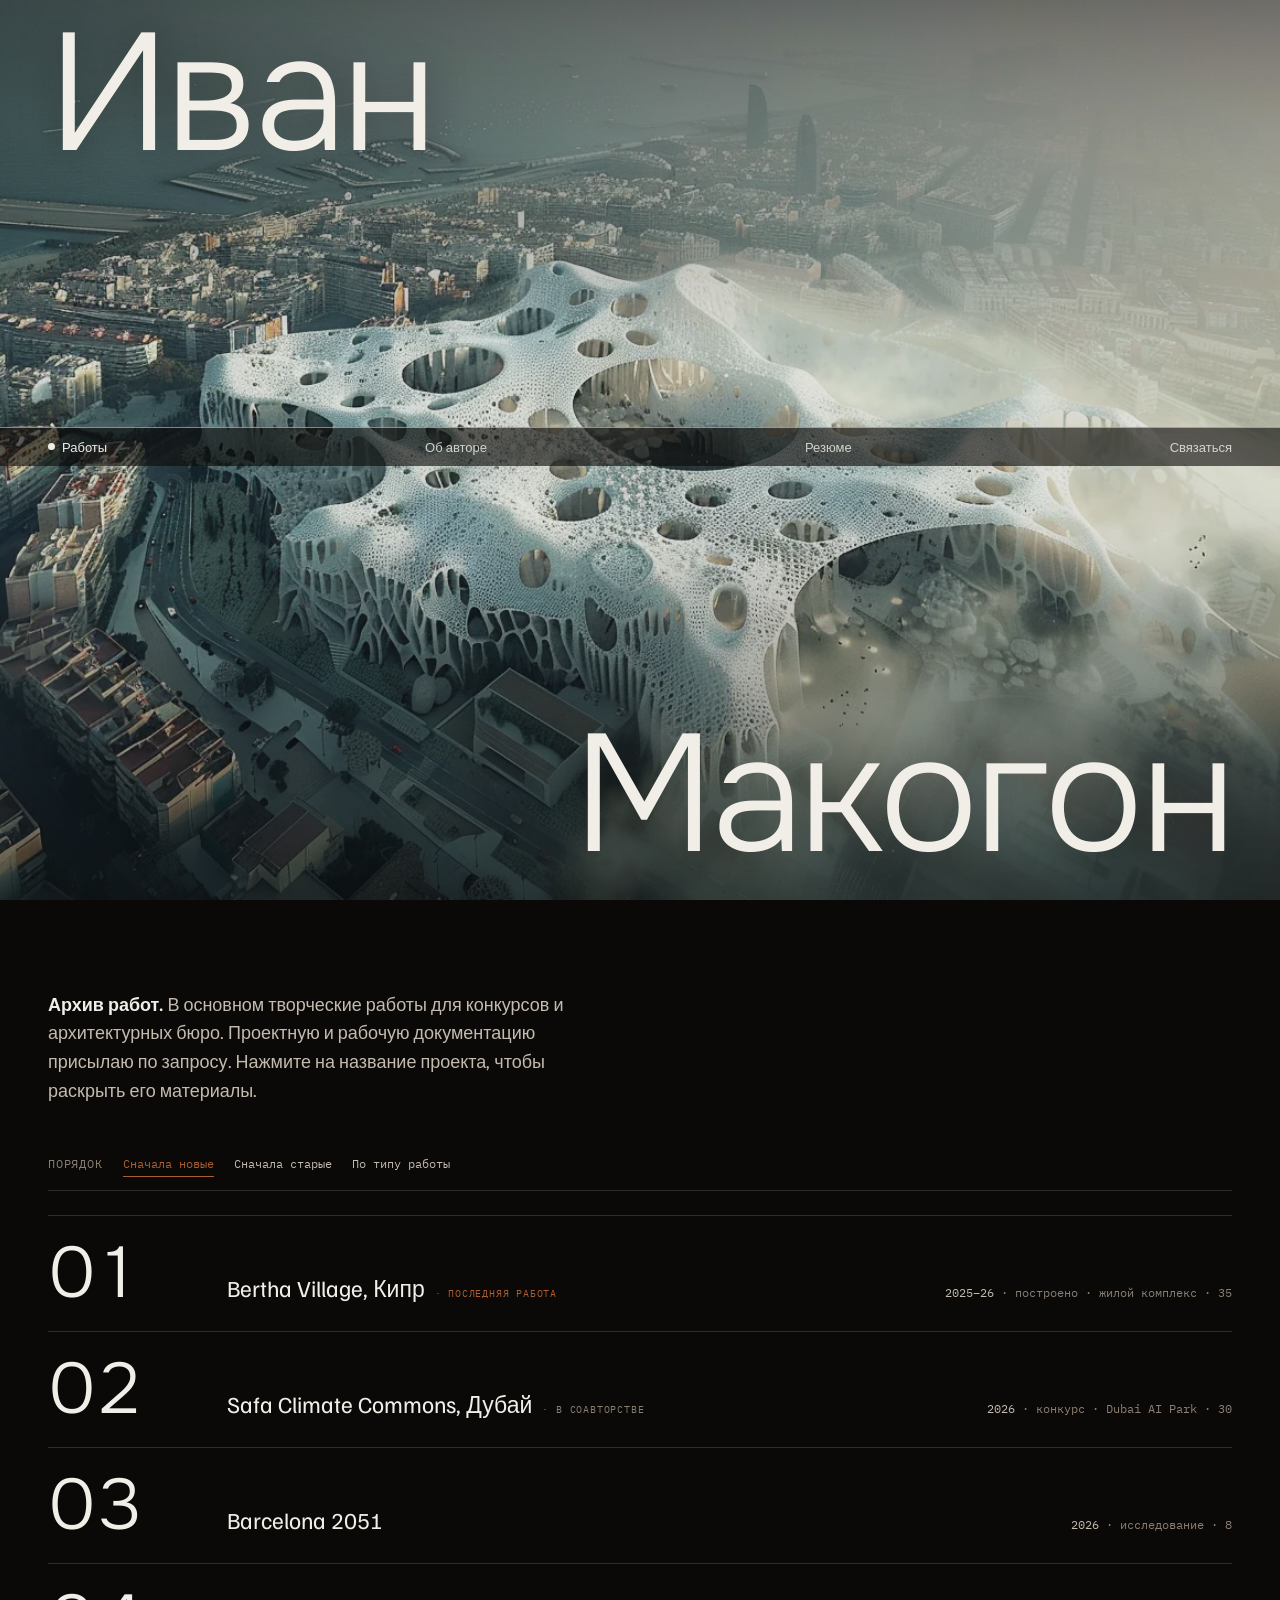
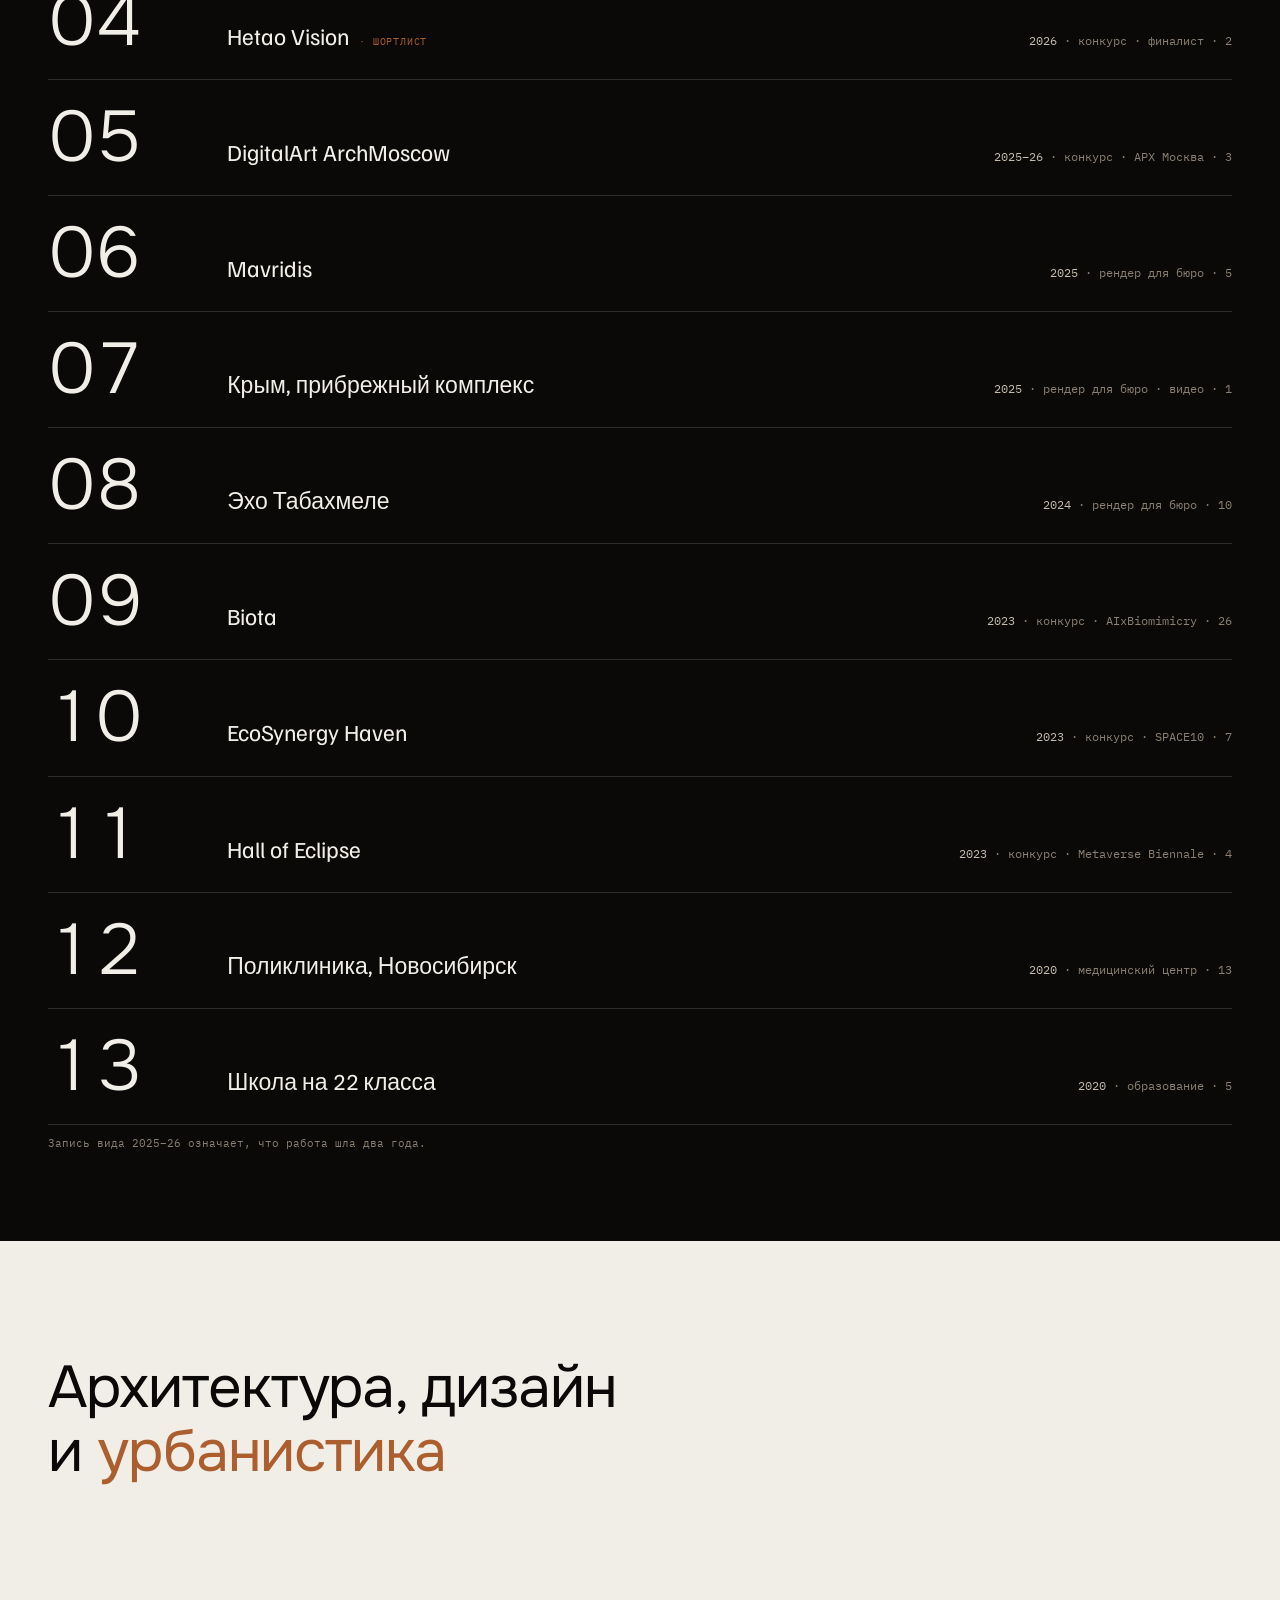
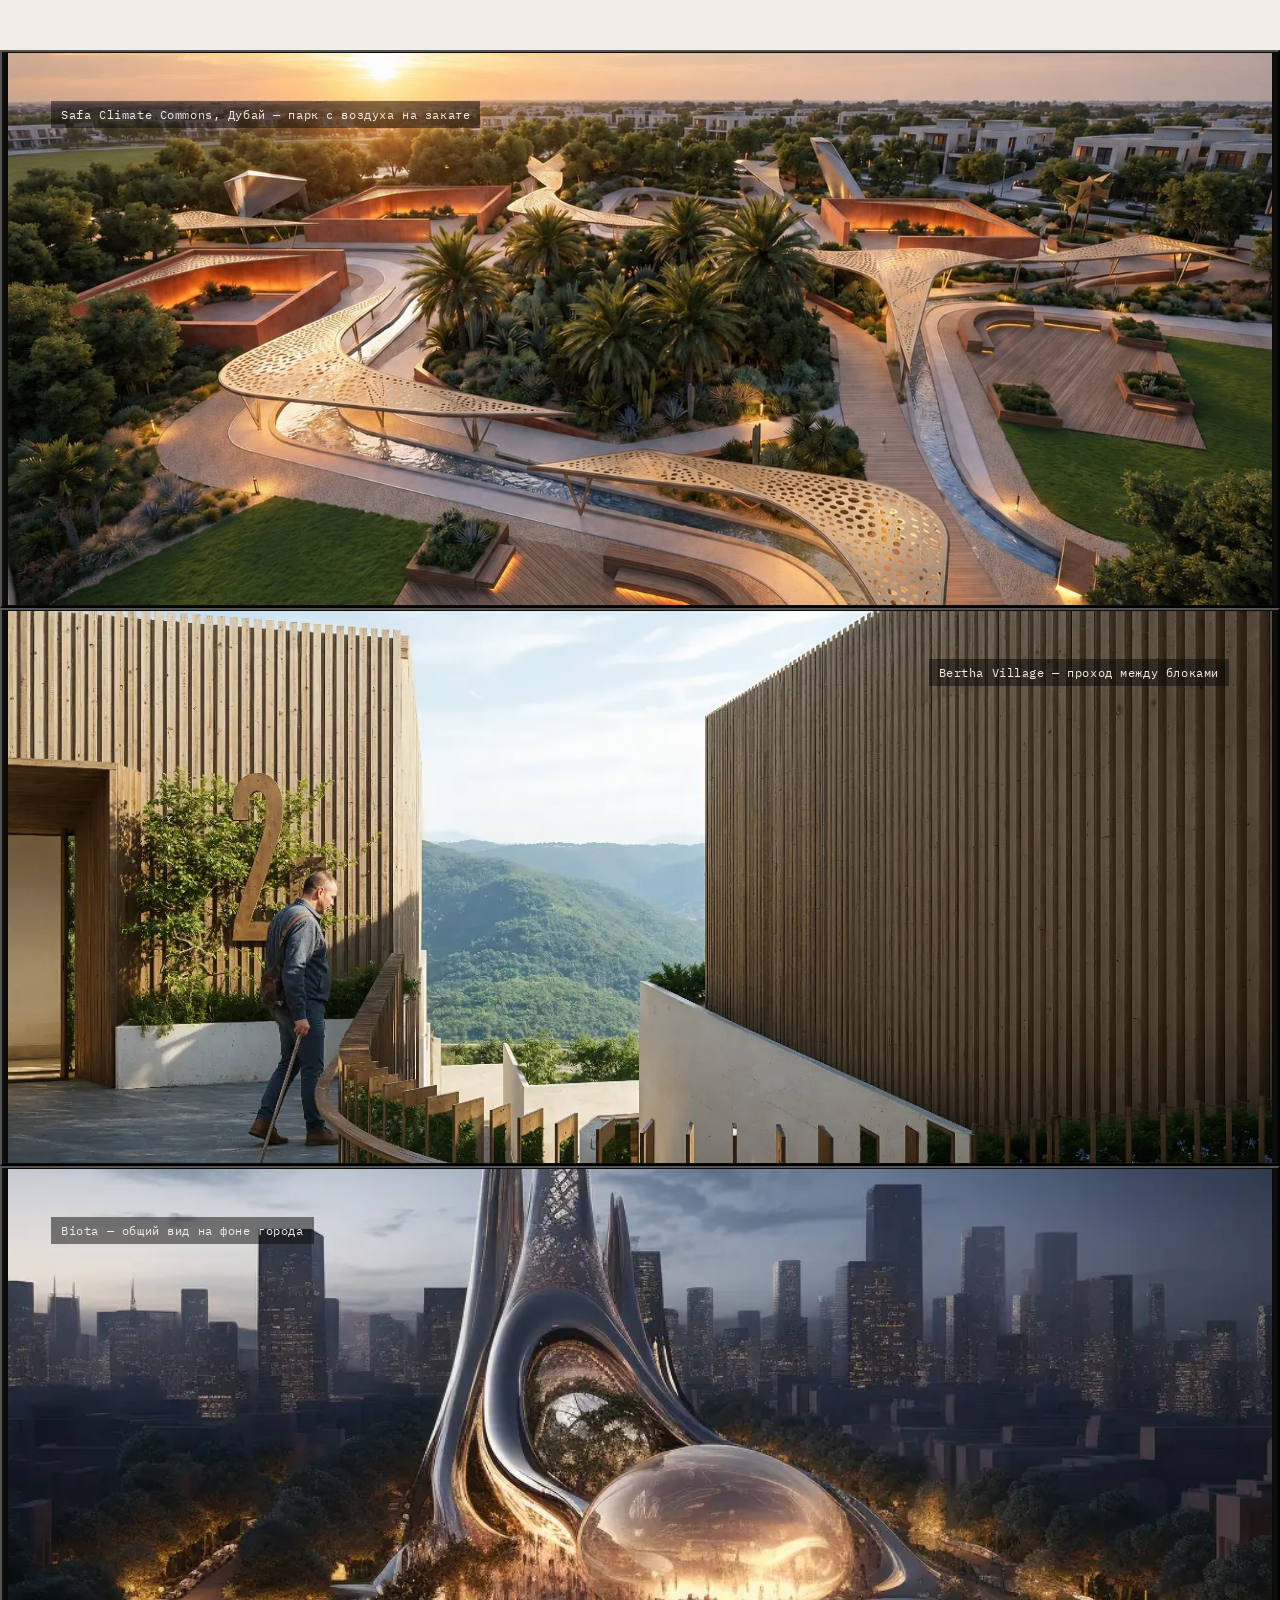
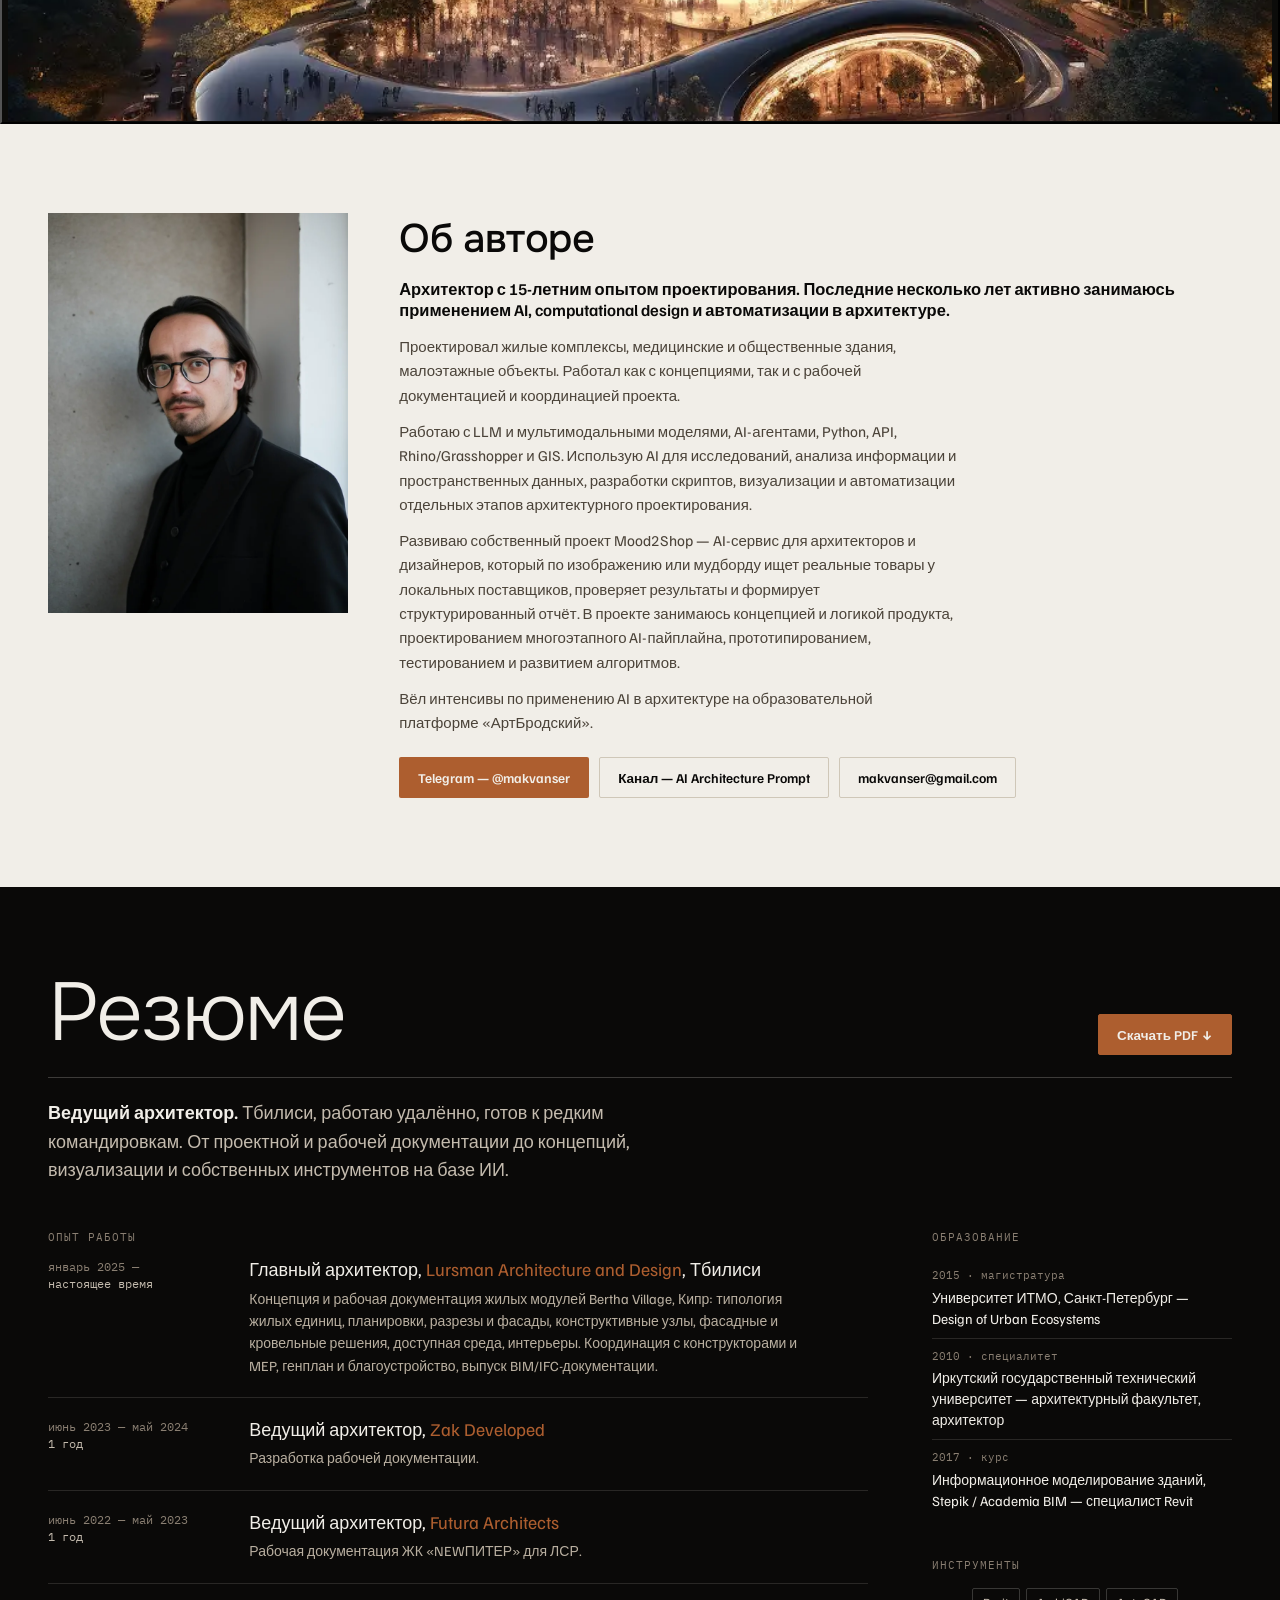
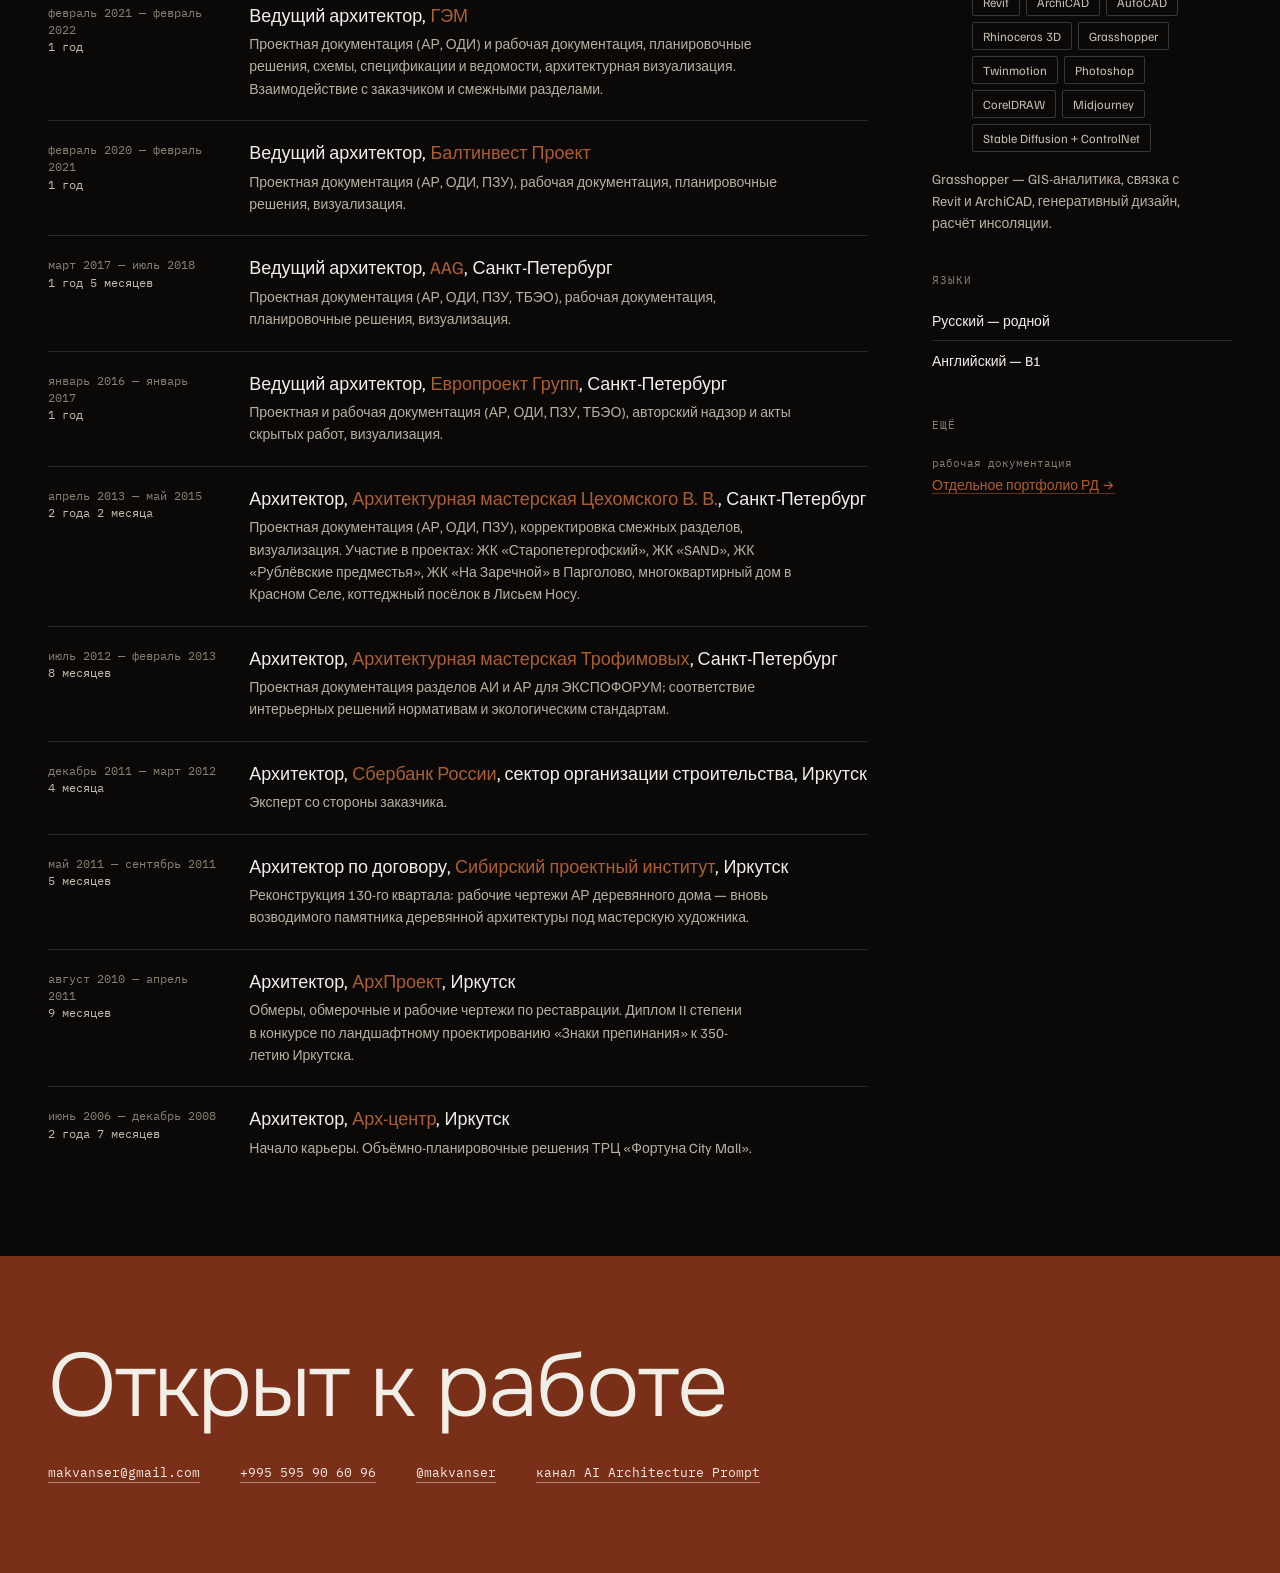
==== commit ed38e778: "Описания папок Bertha, правка текстов работ, ссылки на публикации Bertha Village: примечания ко всем" ====
--- a/index.html
+++ b/index.html
@@ -158,6 +158,8 @@
   .f-panel[data-open="true"]{max-height:12000px;}
   .f-desc{max-width:68ch;margin:18px 0 4px;font-size:15px;line-height:1.64;color:#B9AFA0;text-wrap:pretty;}
   .f-desc b{color:var(--paper);font-weight:600;}
+  .f-desc a{color:var(--brick);text-decoration:none;border-bottom:1px solid rgba(173,94,47,.5);}
+  .f-desc a:hover{border-bottom-color:var(--brick);}
 
   /* carousel — every record pages through its frames, each one the same size */
   .cs{padding:16px 0 clamp(18px,3vw,32px);--r:1.78;}
@@ -752,7 +754,13 @@
     {id:"bertha", y:[2025,2026], ratio:"1.6", code:"PRJ–01", num:"01", t:"Bertha Village, Кипр", meta:"жилой комплекс для пожилых людей · Кипр",
      group:"practice", cat:"built", tag:"построено", catLabel:"построено · жилой комплекс",
      lead:true, leadNote:"последняя работа",
-     notes:{"Первые варианты кластеров":"Этот вариант домов заказчик прислал на адаптацию. Внешний образ был уже сформирован, и я вписывал в него новые планировки по техническому заданию: студии, одно-, двух- и трёхкомнатные квартиры. Рендеры этих домов тоже делал я."},
+     notes:{
+       "Первые варианты кластеров":"Этот вариант домов заказчик прислал на адаптацию. Внешний образ был уже сформирован, и я вписывал в него новые планировки по техническому заданию: студии, одно-, двух- и трёхкомнатные квартиры. Рендеры этих домов тоже делал я.",
+       "Утверждённый вариант":"В итоге мы убедили заказчика, что лучше разработать новые типологии домов, чем вписываться в старые контуры. Так получилась более ясная, унифицированная типология одно- и двухкомнатных квартир, которая лучше отвечала его техническому заданию. Из этого родилась идея минималистичных домов в таком стиле.",
+       "Чертежи, жилой блок A":"Примеры рабочей документации, которую я разработал для жилого блока A.",
+       "Интерьеры":"Кроме архитектурного раздела я выполнял раздел интерьеров. Для заказчика мы подготовили интерьеры в нескольких стилях, чтобы у него был выбор.",
+       "Ресторан":"Здесь я делал только рендеры и постобработку."
+     },
      desc:"<b>Bertha Village — жилой комплекс для пожилых людей на Кипре.</b> Проект посажен в естественный рельеф участка, с расчётом на приватность, доступность и визуальную связь с ландшафтом. В рамках проекта я занимался разработкой концепции и рабочей документации жилых модулей, включая планировочные решения, фасады и адаптацию зданий к сложному рельефу.",
      imgs:BE},
     {id:"clinic", y:[2020], ratio:"1.78", code:"PRJ–02", num:"02", t:"Поликлиника, Новосибирск", meta:"медицинский центр · 4 эт. · 20 м",
@@ -771,7 +779,7 @@
      imgs:SF},
     {id:"biota", y:[2023], ratio:"1.78", code:"PRJ–04", num:"04", t:"Biota", meta:"AIxBiomimicry",
      group:"competition", cat:"competition", tag:"конкурс · AIxBiomimicry", catLabel:"конкурс · AIxBiomimicry",
-     desc:"«Biota» построена на трёх принципах. Кристаллическая форма взята от костной структуры птиц и делает объём лёгким. Внешний фасад по мотивам медузы пропускает естественный свет. Внутри биолюминесценция: эффект погружения в светящийся подводный мир. В основе всего биомимикрия; в составе комплекса музей природы и мультимедийный центр.",
+     desc:"«Biota» построена на трёх принципах. Кристаллическая форма взята от костной структуры птиц и делает объём лёгким. Внешний фасад по мотивам медузы пропускает естественный свет. Внутри биолюминесценция: эффект погружения в светящийся подводный мир. В основе всего биомимикрия; в составе комплекса музей природы и мультимедийный центр.<br><br>Публикация: <a href='https://archi.ru/russia/99822/priroda-podsoznatelnoe-i-master-plan' target='_blank' rel='noopener'>Архи.ру, «Биомимикрия, подсознательное и мастер-план»</a>",
      imgs:BI},
     {id:"barcelona", y:[2026], ratio:"1", code:"PRJ–05", num:"05", t:"Barcelona 2051", meta:"исследование · 8 планшетов",
      group:"competition", cat:"competition", tag:"исследование", catLabel:"исследование",
@@ -783,7 +791,7 @@
      imgs:RF},
     {id:"eclipse", y:[2023], ratio:"1.4", code:"PRJ–07", num:"07", t:"Hall of Eclipse", meta:"Metaverse Architecture Biennale",
      group:"competition", cat:"competition", tag:"конкурс · Metaverse Biennale", catLabel:"конкурс · Metaverse Biennale",
-     desc:"«Hall of Eclipse» — метафора метавселенных. В мире «Ephemeral Stream» можно погрузиться в медитативный оазис, побродить по библиотеке мыслей и заблудиться в облаке мечтаний. В центральной вселенной, исследуя таинственные пространства среди облаков и гладких форм, каждый завершает своё медитативное путешествие и взаимодействует с этим миром.",
+     desc:"Проект сделан вместе с бюро Space Lane для первой архитектурной биеннале в метавселенной, <b>Metaverse Architecture Biennale «Presence of the Future»</b>. Она прошла онлайн с 21 сентября по 6 октября 2023 года: павильоны стояли на платформах Decentraland и W3rlds, организаторы — Dearch Space, Metancy и W3rlds.<br><br>«Hall of Eclipse» — метафора метавселенных. В мире «Ephemeral Stream» можно погрузиться в медитативный оазис, побродить по библиотеке мыслей и заблудиться в облаке мечтаний. В центральной вселенной, исследуя таинственные пространства среди облаков и гладких форм, каждый завершает своё медитативное путешествие и взаимодействует с этим миром.<br><br>Ссылки: <a href='https://archi.ru/russia/98985/sny-o-vselennoi' target='_blank' rel='noopener'>Архи.ру, «Сны о вселенной»</a> · <a href='https://metaversearchbiennale.com/' target='_blank' rel='noopener'>сайт биеннале</a> · <a href='https://www.archdaily.com/1006995/the-first-metaverse-architecture-biennale' target='_blank' rel='noopener'>ArchDaily</a> · <a href='https://decentraland.org/blog/announcements/the-ultimate-guide-to-metaverse-architecture-biennale-23' target='_blank' rel='noopener'>гид Decentraland</a>",
      imgs:EC},
     {id:"hetao", y:[2026], ratio:"1.4", code:"PRJ–08", num:"08", t:"Hetao Vision", meta:"конкурс AI-видео · UABBHK 2025",
      group:"competition", cat:"competition", tag:"финалист", catLabel:"конкурс · финалист",
@@ -796,7 +804,7 @@
      imgs:AM},
     {id:"mavridis", y:[2025], ratio:"1.78", code:"PRJ–10", num:"10", t:"Mavridis", meta:"торговый комплекс · для бюро",
      group:"render", cat:"render", tag:"рендер для бюро", catLabel:"рендер для бюро",
-     desc:"Протяжённый объём со сводчатой галереей и вечерней подсветкой витрин.",
+     desc:"Торговый комплекс в Дубае. Я делал только архитектурную визуализацию.",
      imgs:MV},
     {id:"echo", y:[2024], ratio:"1.7", code:"PRJ–11", num:"11", t:"Эхо Табахмеле", meta:"рендер для бюро · инсталляции",
      group:"render", cat:"render", tag:"рендер для бюро", catLabel:"рендер для бюро",
@@ -804,7 +812,7 @@
      imgs:ET},
     {id:"krym", y:[2025], ratio:"1.78", code:"PRJ–12", num:"12", t:"Крым, прибрежный комплекс", meta:"видео · для бюро",
      group:"render", cat:"render", tag:"рендер для бюро · видео", catLabel:"рендер для бюро · видео",
-     desc:"Жилой комплекс на склоне у моря. Ролик 21 секунда, летний день.",
+     desc:"Отельный комплекс в Крыму с апартаментами и коммерческими помещениями. Я делал только архитектурную визуализацию, а из рендеров потом собрал этот ролик.",
      imgs:KR}
   ];
 
@@ -1148,7 +1156,8 @@
   applyOrder("new");
 
   var fWorks = document.querySelector("[data-fworks]");
-  [{pid:"bertha", i:"be-01", c:"Bertha Village — первый вариант кластеров"},
+  // img: what the strip shows; i: the album frame the click opens at
+  [{pid:"safa", i:"sf-07", img:"sf-aerial", c:"Safa Climate Commons, Дубай — парк с воздуха на закате"},
    {pid:"bertha", i:"be-10", c:"Bertha Village — проход между блоками"},
    {pid:"biota", i:"bi-15", c:"Biota — общий вид на фоне города"}].forEach(function(w, wi){
     var strip = el("section", "f-strip" + (wi % 2 ? " right" : ""));
@@ -1160,7 +1169,7 @@
     box.type = "button";
     box.setAttribute("aria-label", "Открыть кадр во весь экран: " + w.c);
     var im2 = document.createElement("img");
-    im2.src = src(w.i);
+    im2.src = src(w.img || w.i);
     im2.alt = w.c;
     im2.loading = "lazy";
     box.appendChild(im2);
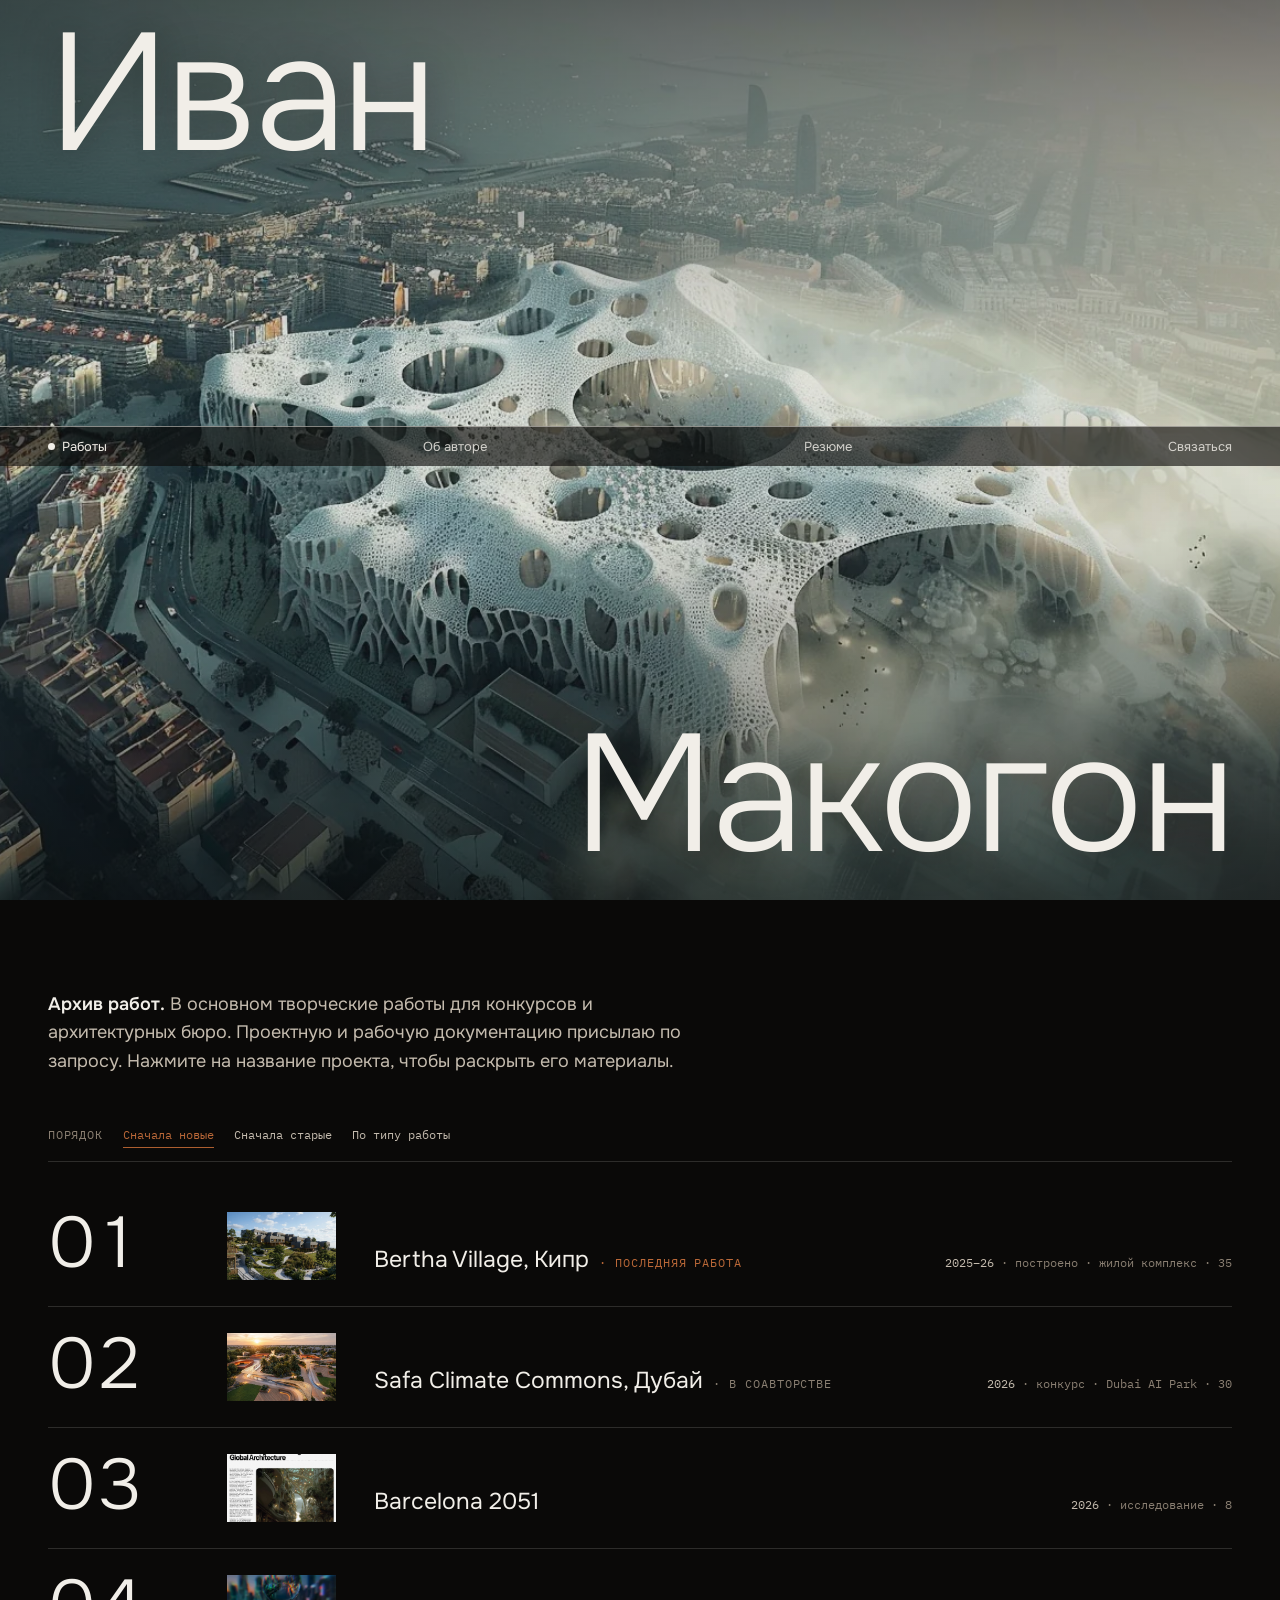
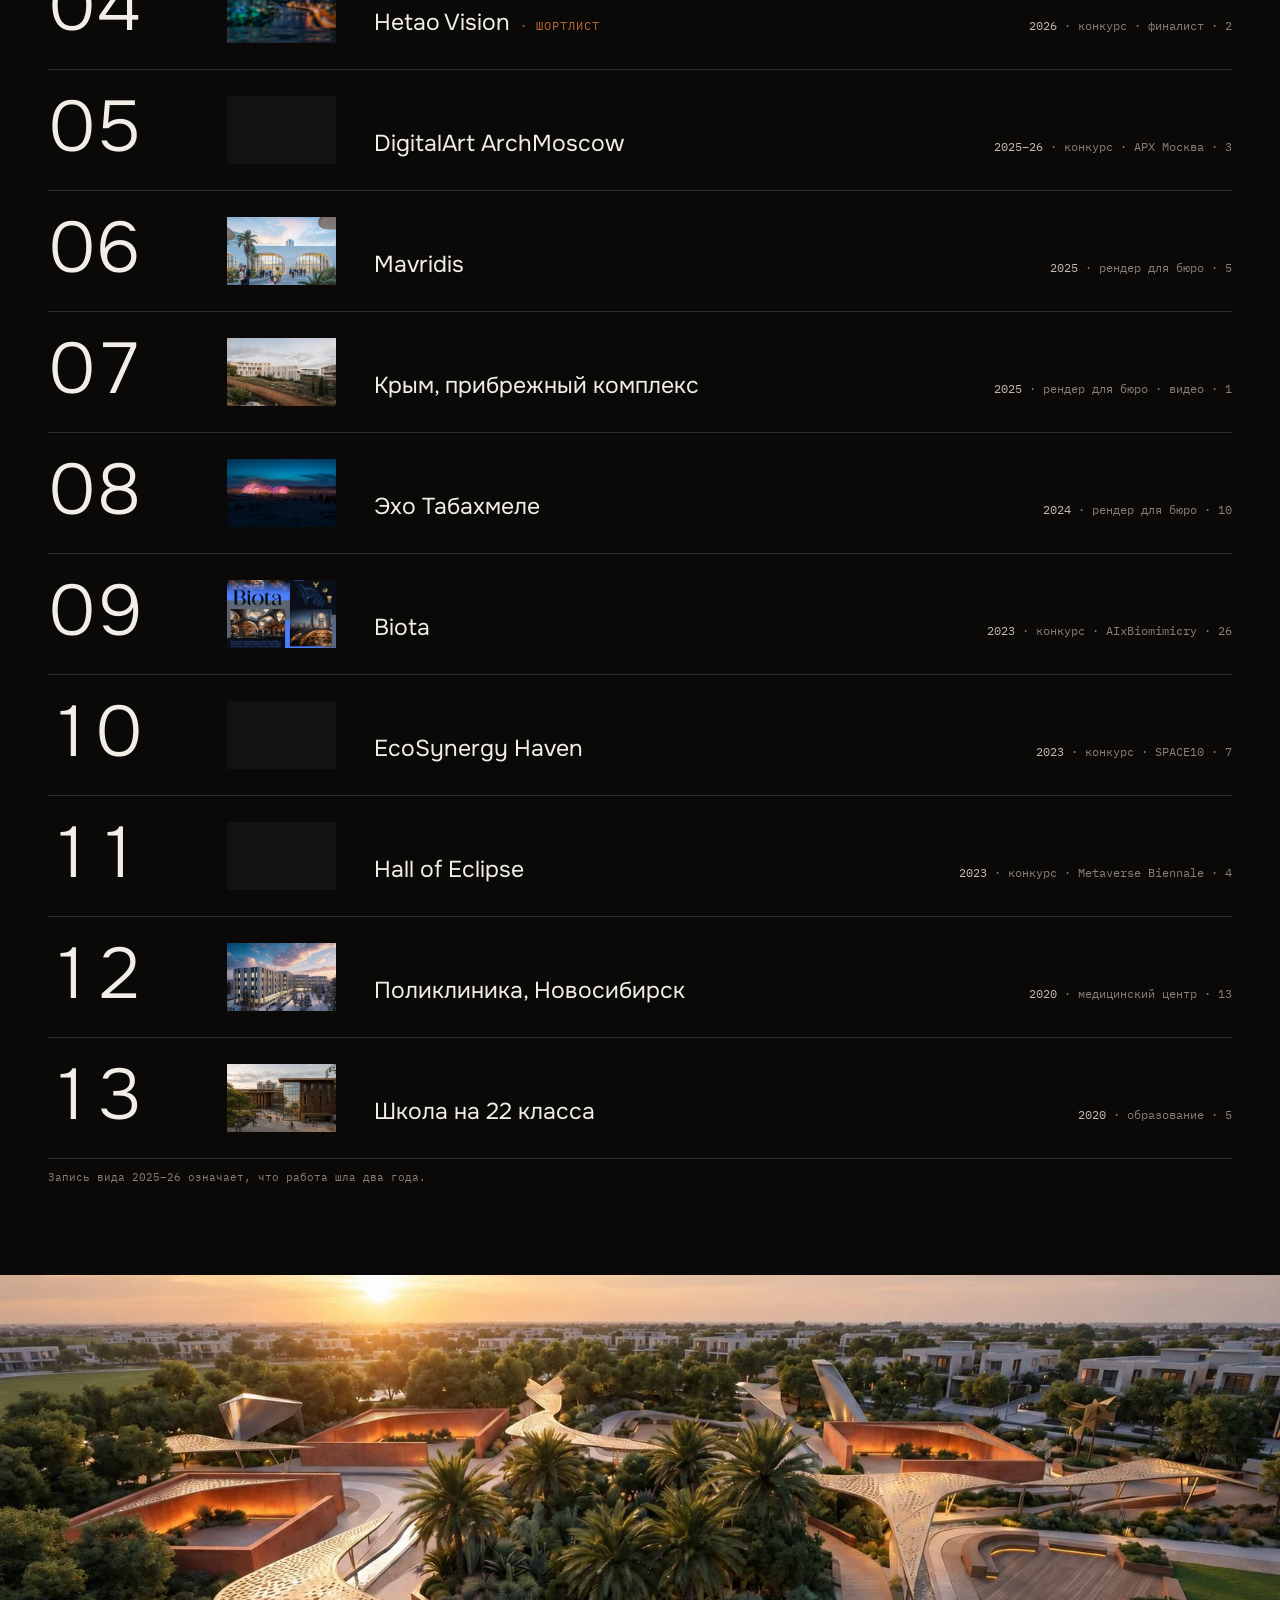
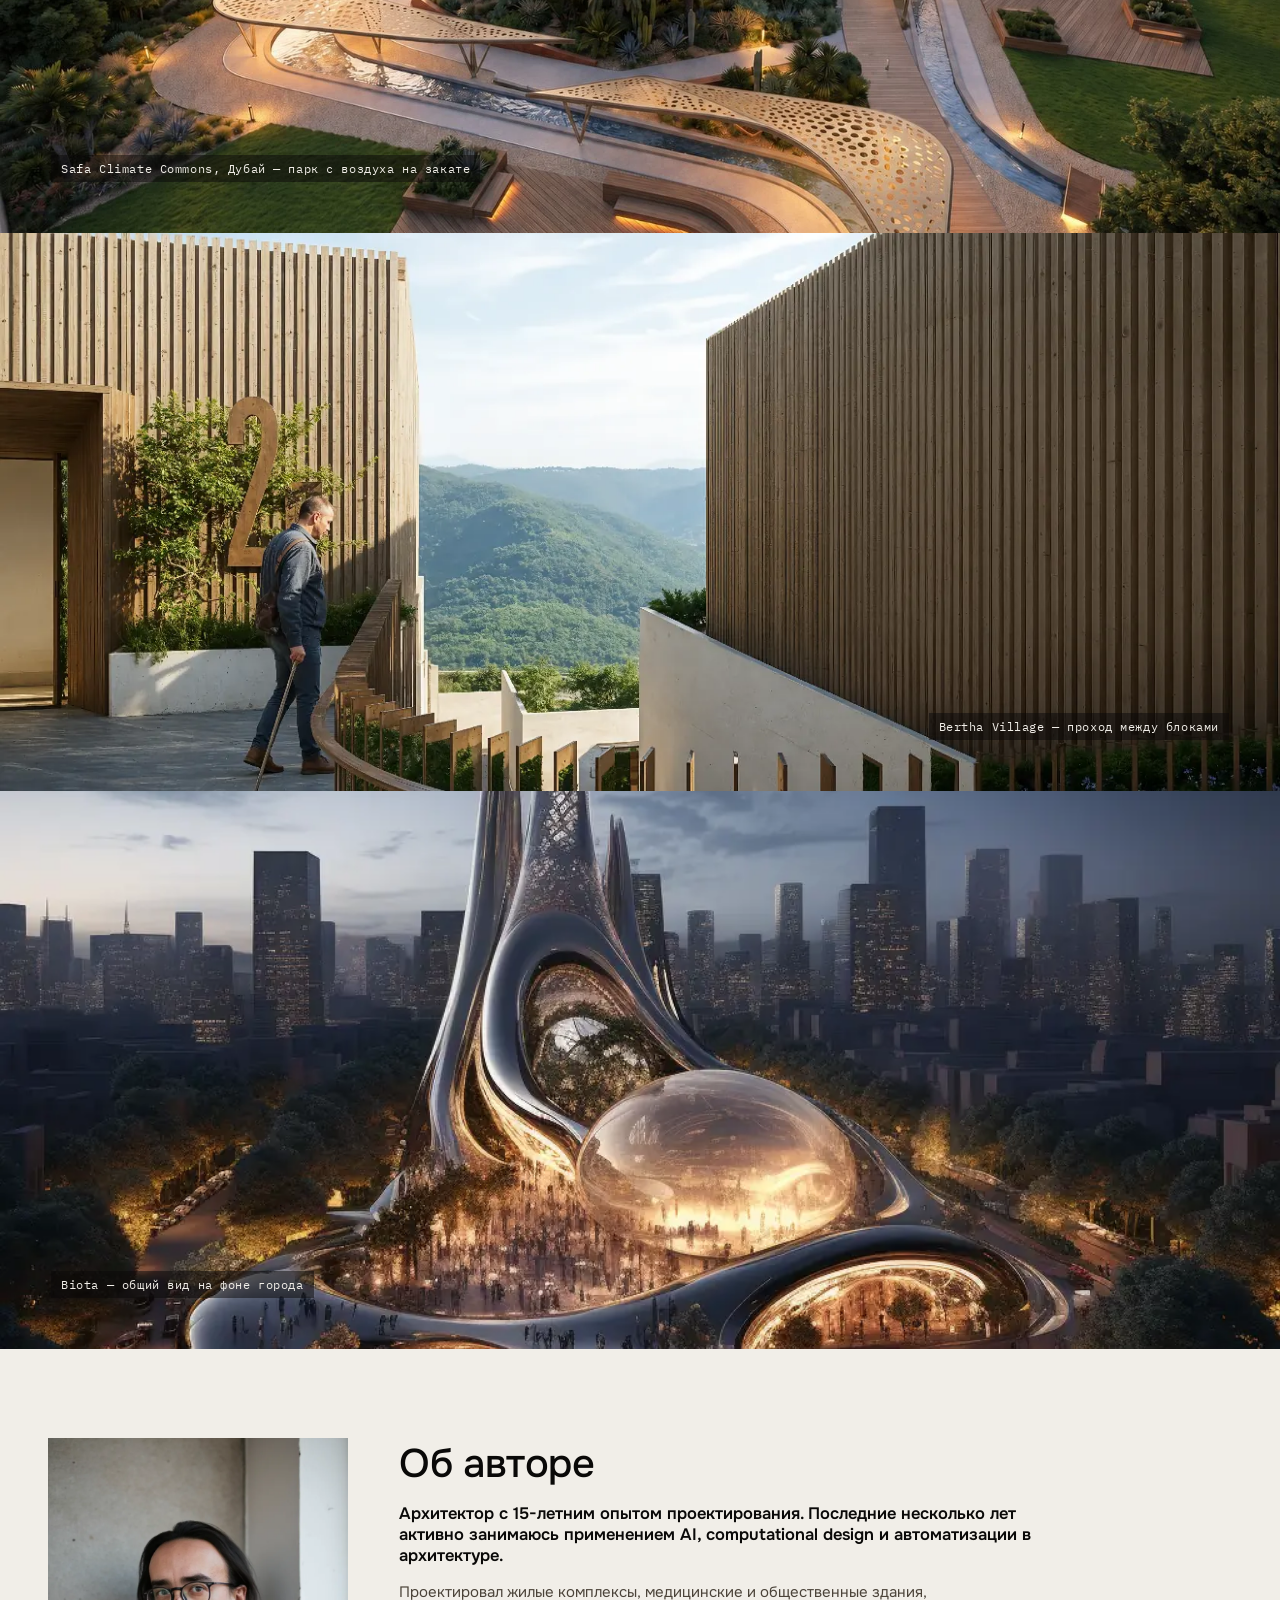
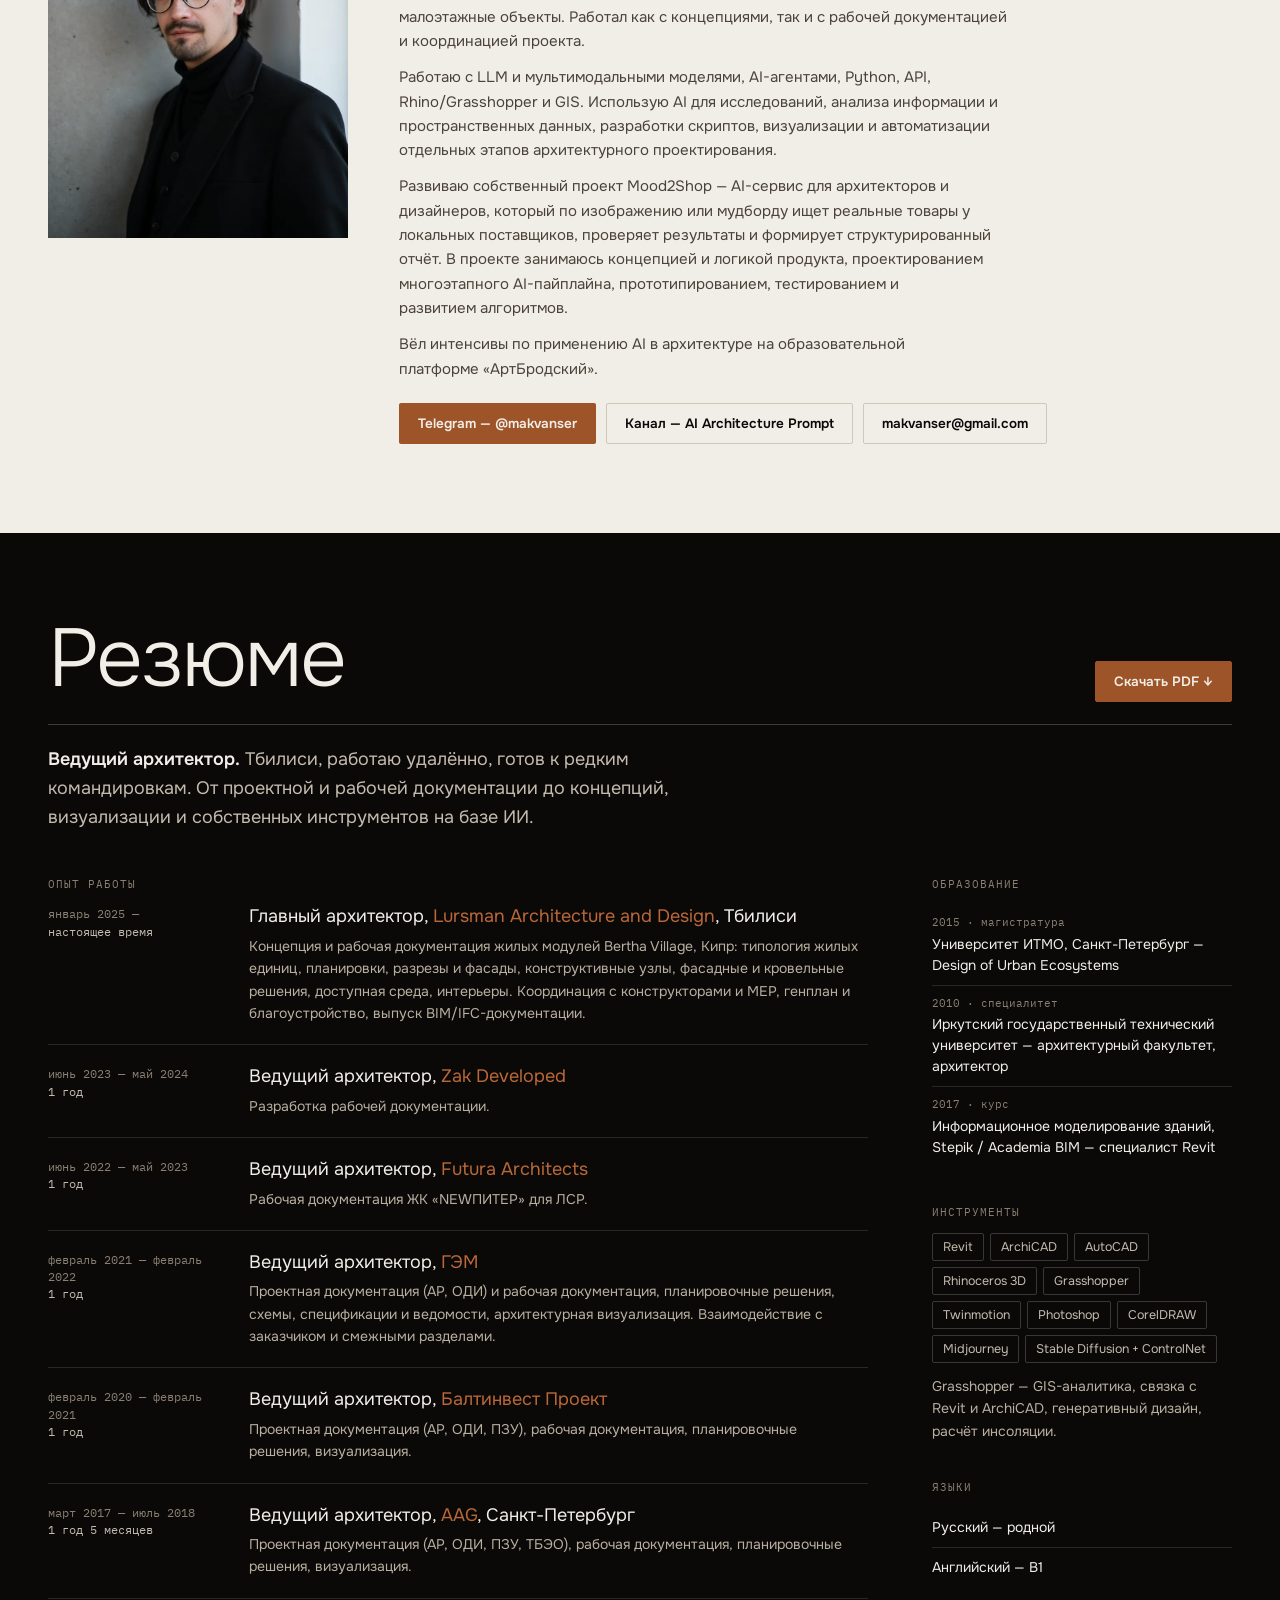
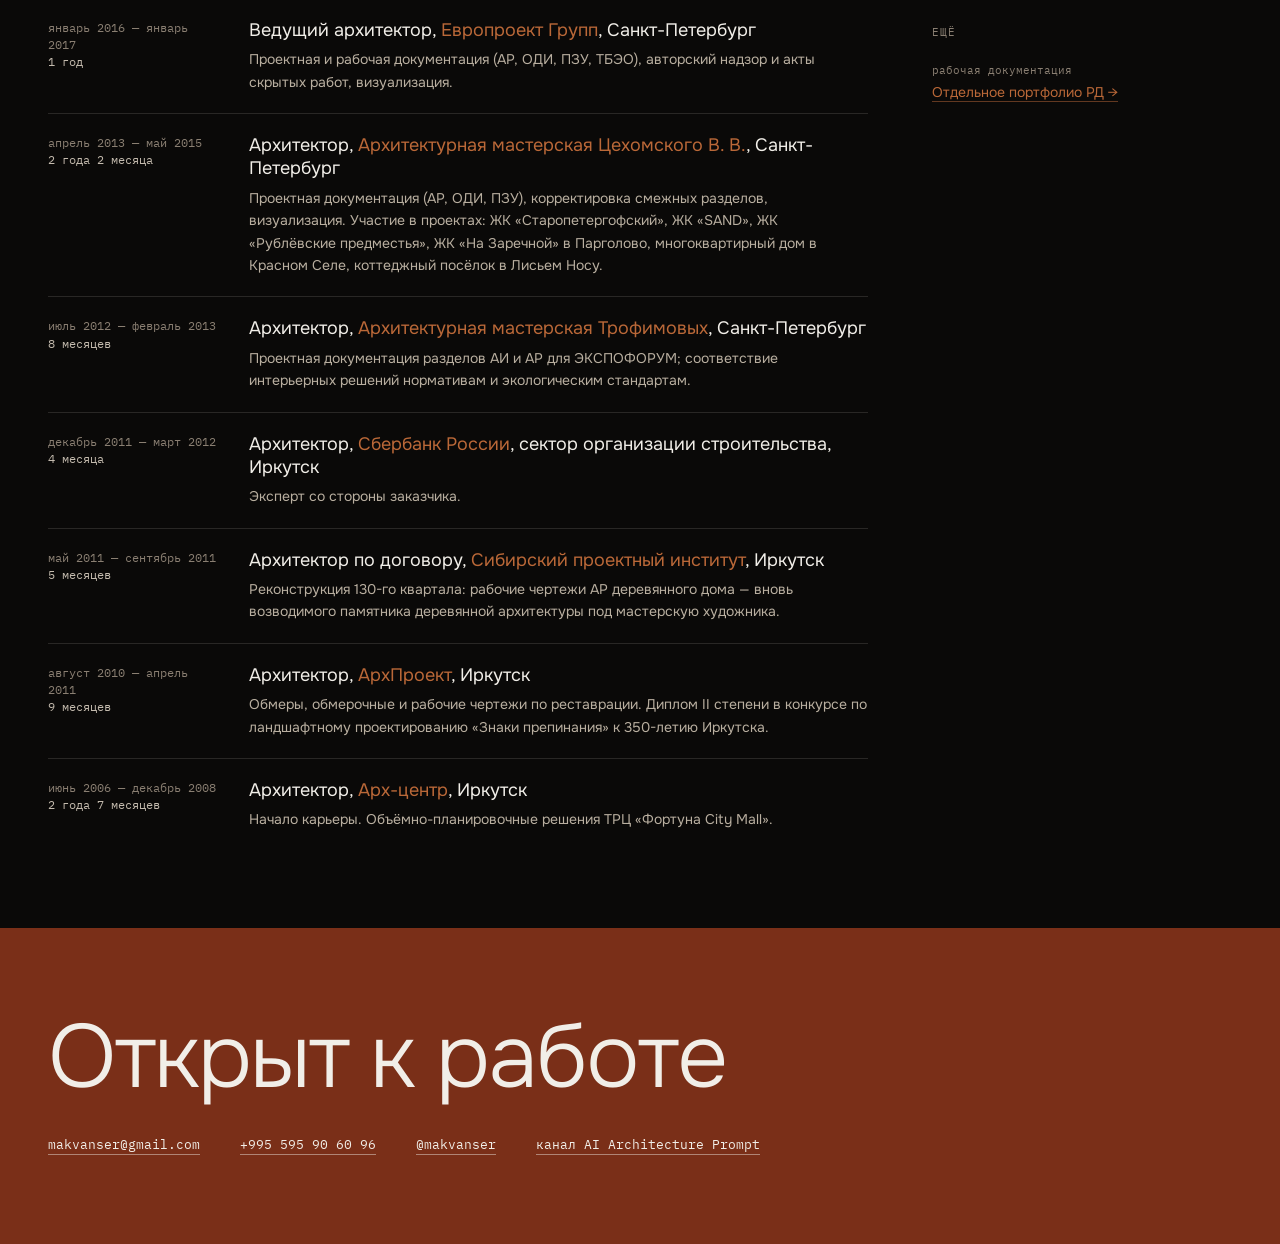
==== commit 3bf93a8b: "Fix critique findings: Cyrillic font, contrast, structure, broken strips - Replace Familjen Grotesk " ====
--- a/index.html
+++ b/index.html
@@ -17,38 +17,37 @@
 <link rel="icon" href="data:image/svg+xml,<svg xmlns='http://www.w3.org/2000/svg' viewBox='0 0 32 32'><rect width='32' height='32' fill='%230A0908'/><text x='16' y='23' font-family='system-ui,sans-serif' font-size='19' font-weight='300' fill='%23F1EEE8' text-anchor='middle'>И</text></svg>">
 <link rel="preconnect" href="https://fonts.googleapis.com">
 <link rel="preconnect" href="https://fonts.gstatic.com" crossorigin>
-<link href="https://fonts.googleapis.com/css2?family=Familjen+Grotesk:wght@400;500;600;700&family=Onest:wght@300;400;500;600&family=IBM+Plex+Mono:wght@400;500&display=swap" rel="stylesheet">
+<link href="https://fonts.googleapis.com/css2?family=Onest:wght@300;400;500;600;700&family=IBM+Plex+Mono:wght@400;500&display=swap" rel="stylesheet">
 <link rel="preload" as="image" href="assets/img/hero.webp" fetchpriority="high">
 <style>
   *,*::before,*::after{box-sizing:border-box;}
   html{-webkit-text-size-adjust:100%;scroll-behavior:smooth;}
   @media (prefers-reduced-motion: reduce){html{scroll-behavior:auto;}}
   body{margin:0;background:#F1EEE8;color:#0A0908;
-    font-family:"Familjen Grotesk",system-ui,sans-serif;
+    font-family:"Onest",system-ui,sans-serif;
     -webkit-font-smoothing:antialiased;text-rendering:optimizeLegibility;}
   img{max-width:100%;}
   [hidden]{display:none !important;}
+  /* brick is decorative (rules, fills, focus); brick-ink is brick as text on dark;
+     brick-fill is brick behind paper text. Both clear 4.5:1. */
+  :root{--paper:#F1EEE8;--ink:#0A0908;--brick:#AD5E2F;--brick-deep:#7A2F18;--stone:#8A7F72;
+    --brick-ink:#BA6838;--brick-fill:#9D5428;}
   :focus-visible{outline:2px solid #AD5E2F;outline-offset:3px;}
-  ::selection{background:#AD5E2F;color:#F1EEE8;}
+  ::selection{background:#9D5428;color:#F1EEE8;}
 
   /* shared image frame */
   .imgph{position:relative;overflow:hidden;background:#0C0C0A;}
   .imgph img{width:100%;height:100%;object-fit:cover;display:block;}
   .imgph img[data-kind="poster"]{object-position:center 22%;}
   .imgph img[data-kind="plan"]{object-fit:contain;background:#F1EFE8;}
-  .lead-mark,.award-mark{font-family:"IBM Plex Mono",monospace;font-size:10px;letter-spacing:.08em;
+  .lead-mark,.award-mark{font-family:"IBM Plex Mono",monospace;font-size:11.5px;letter-spacing:.08em;
     text-transform:uppercase;white-space:nowrap;}
-  .f-row .lead-mark{color:var(--brick);margin-left:10px;}
-  .f-row .award-mark{color:var(--brick);margin-left:10px;}
-  .co-mark{font-family:"IBM Plex Mono",monospace;font-size:10px;letter-spacing:.08em;
+  .f-row .lead-mark{color:var(--brick-ink);margin-left:10px;}
+  .f-row .award-mark{color:var(--brick-ink);margin-left:10px;}
+  .co-mark{font-family:"IBM Plex Mono",monospace;font-size:11.5px;letter-spacing:.08em;
     text-transform:uppercase;white-space:nowrap;}
   .f-row .co-mark{color:var(--stone);margin-left:10px;}
-  .vid-badge{position:absolute;left:8px;top:8px;font-family:"IBM Plex Mono",monospace;font-size:10px;
-    letter-spacing:.08em;background:#C1442F;color:#F2EFE8;padding:3px 8px;border-radius:2px;}
-
-  /* grain: breaks the flatness of large photographic fields */
-  .grain{position:fixed;inset:0;z-index:50;pointer-events:none;opacity:.16;mix-blend-mode:overlay;
-    background-image:url("data:image/svg+xml;utf8,<svg xmlns='http://www.w3.org/2000/svg' width='140' height='140'><filter id='n'><feTurbulence type='fractalNoise' baseFrequency='.85' numOctaves='3'/></filter><rect width='140' height='140' filter='url(%23n)' opacity='.55'/></svg>");}
+
 
   /* skip link */
   .skip{position:absolute;left:-9999px;top:0;z-index:60;background:#0A0908;color:#F1EEE8;
@@ -60,11 +59,11 @@
   .ab-portrait img{width:100%;height:100%;object-fit:cover;}
   .ab-body{min-width:0;}
   .ab-h{margin:0 0 14px;}
-  .ab-lead{margin:0 0 14px;font-weight:600;}
+  .ab-lead{margin:0 0 14px;font-weight:600;max-width:62ch;}
   .ab-p{margin:0 0 12px;max-width:62ch;line-height:1.62;text-wrap:pretty;}
   .ab-links{display:flex;flex-wrap:wrap;gap:10px;margin-top:22px;}
   .ab-btn{display:inline-flex;align-items:center;text-decoration:none;white-space:nowrap;
-    font-family:"Familjen Grotesk",sans-serif;font-size:13.5px;font-weight:600;
+    font-family:"Onest",sans-serif;font-size:13.5px;font-weight:600;
     padding:11px 18px;border-radius:2px;border:1px solid transparent;}
   @media (prefers-reduced-motion: no-preference){
     .ab-btn{transition:background .2s,color .2s,border-color .2s,transform .12s;}
@@ -78,7 +77,7 @@
   .f-about .ab-h{font-family:"Onest",sans-serif;font-weight:500;font-size:clamp(23px,3.6vw,40px);letter-spacing:-0.01em;}
   .f-about .ab-lead{font-size:16.5px;}
   .f-about .ab-p{font-size:15px;color:#4B4339;}
-  .f-about .ab-btn.primary{background:var(--brick);color:var(--paper);}
+  .f-about .ab-btn.primary{background:var(--brick-fill);color:var(--paper);}
   .f-about .ab-btn.primary:hover{background:var(--brick-deep);}
   .f-about .ab-btn.ghost{border-color:#CFC7B8;color:var(--ink);}
   .f-about .ab-btn.ghost:hover{border-color:var(--ink);}
@@ -102,8 +101,8 @@
      Deviation from the reference: it uses pure #000; this uses a
      warm off-black, per the redesign audit.
      ====================================================== */
-  .stage-f{--paper:#F1EEE8;--ink:#0A0908;--brick:#AD5E2F;--brick-deep:#7A2F18;--stone:#8A7F72;
-    background:var(--paper);color:var(--ink);font-family:"Familjen Grotesk",sans-serif;}
+  .stage-f{
+    background:var(--paper);color:var(--ink);font-family:"Onest",sans-serif;}
 
   .f-hero{position:relative;min-height:100dvh;overflow:hidden;display:flex;flex-direction:column;justify-content:space-between;}
   .f-hero .f-shot{position:absolute;inset:0;background:var(--ink);}
@@ -119,7 +118,8 @@
   .f-nav{position:relative;z-index:2;display:flex;flex-wrap:wrap;justify-content:space-between;gap:10px clamp(12px,3vw,40px);
     padding:11px clamp(16px,4vw,48px);border-top:1px solid rgba(241,238,232,.5);
     background:rgba(10,9,8,.62);font-size:13px;color:var(--paper);}
-  .f-nav a{color:inherit;text-decoration:none;opacity:.82;}
+  .f-nav a{color:inherit;text-decoration:none;opacity:.82;position:relative;}
+  .f-nav a::after,.f-footer a::after{content:"";position:absolute;inset:-13px -6px;}
   .f-nav a:hover{opacity:1;}
   .f-nav .on{display:inline-flex;align-items:center;gap:7px;opacity:1;}
   .f-nav .on::before{content:"";width:7px;height:7px;border-radius:50%;background:var(--paper);}
@@ -135,11 +135,11 @@
   .f-sort button{background:none;border:0;padding:5px 0;cursor:pointer;font:inherit;
     color:#C4BBAE;border-bottom:1px solid transparent;}
   .f-sort button:hover{color:var(--paper);}
-  .f-sort button[aria-pressed="true"]{color:var(--brick);border-bottom-color:var(--brick);}
+  .f-sort button[aria-pressed="true"]{color:var(--brick-ink);border-bottom-color:var(--brick);}
   @media (prefers-reduced-motion: no-preference){
     .f-sort button{transition:color .2s,border-color .2s;}
   }
-  .f-row{display:grid;grid-template-columns:minmax(70px,11vw) 1fr auto;gap:clamp(12px,3vw,40px);align-items:baseline;
+  .f-row{display:grid;grid-template-columns:minmax(70px,11vw) auto 1fr auto;gap:clamp(12px,3vw,40px);align-items:baseline;
     width:100%;padding:clamp(14px,2.2vw,26px) 0;border:0;border-top:1px solid rgba(241,238,232,.15);
     background:none;text-align:left;color:inherit;cursor:pointer;font:inherit;}
   .f-row:hover{border-top-color:rgba(241,238,232,.42);}
@@ -147,18 +147,25 @@
     line-height:.88;letter-spacing:-0.02em;font-variant-numeric:tabular-nums;}
   .f-row .ttl{font-size:clamp(15px,1.9vw,23px);line-height:1.2;text-wrap:balance;}
   .f-row .sig-y{color:#C4BBAE;font-weight:400;}
-  .f-row[aria-expanded="true"] .sig-y{color:var(--brick);}
+  .f-row[aria-expanded="true"] .sig-y{color:var(--brick-ink);}
   .f-row .sig{font-family:"IBM Plex Mono",monospace;font-size:11.5px;color:var(--stone);white-space:nowrap;
     font-variant-numeric:tabular-nums;}
   .f-row[aria-expanded="true"] .yr{color:var(--brick);}
-  .f-row[aria-expanded="true"] .sig{color:var(--brick);}
+  .f-row[aria-expanded="true"] .sig{color:var(--brick-ink);}
   .f-rowset:last-child .f-row{border-bottom:1px solid rgba(241,238,232,.15);}
+  .f-rowset:first-child .f-row{border-top:0;}
+  .f-row .th{width:clamp(88px,8.5vw,124px);aspect-ratio:16/10;object-fit:cover;display:block;
+    background:#141210;align-self:center;}
   .f-rowset[data-open="true"] .f-row{border-bottom:0;}
   .f-panel{overflow:hidden;max-height:0;}
   .f-panel[data-open="true"]{max-height:12000px;}
   .f-desc{max-width:68ch;margin:18px 0 4px;font-size:15px;line-height:1.64;color:#B9AFA0;text-wrap:pretty;}
   .f-desc b{color:var(--paper);font-weight:600;}
-  .f-desc a{color:var(--brick);text-decoration:none;border-bottom:1px solid rgba(173,94,47,.5);}
+  .f-more{background:none;border:0;padding:6px 0;margin:0 0 6px;cursor:pointer;
+    font-family:"IBM Plex Mono",monospace;font-size:12px;letter-spacing:.04em;
+    color:var(--brick-ink);border-bottom:1px solid rgba(186,104,56,.5);}
+  .f-more:hover{border-bottom-color:var(--brick-ink);}
+  .f-desc a{color:var(--brick-ink);text-decoration:none;border-bottom:1px solid rgba(186,104,56,.5);}
   .f-desc a:hover{border-bottom-color:var(--brick);}
 
   /* carousel — every record pages through its frames, each one the same size */
@@ -175,11 +182,11 @@
     width:clamp(40px,3.4vw,46px);height:clamp(40px,3.4vw,46px);border-radius:50%;
     border:1px solid rgba(241,238,232,.32);background:rgba(10,9,8,.55);
     color:var(--paper);font-size:19px;line-height:1;cursor:pointer;}
-  .cs-nav:hover{background:var(--brick);border-color:var(--brick);}
+  .cs-nav:hover{background:var(--brick-fill);border-color:var(--brick-fill);}
   .cs-prev{left:clamp(8px,1.2vw,16px);}
   .cs-next{right:clamp(8px,1.2vw,16px);}
   .cs-bar{display:flex;flex-wrap:wrap;gap:4px 14px;align-items:baseline;padding:12px 0 10px;}
-  .cs-idx{font-family:"IBM Plex Mono",monospace;font-size:11.5px;color:var(--brick);
+  .cs-idx{font-family:"IBM Plex Mono",monospace;font-size:11.5px;color:var(--brick-ink);
     font-variant-numeric:tabular-nums;}
   .cs-series{font-weight:600;font-size:14px;color:var(--paper);}
   .cs-cap{font-size:14px;color:#B9AFA0;text-wrap:pretty;}
@@ -199,10 +206,11 @@
 
   /* narrow screens: the numeral keeps its column, title and meta stack beside it */
   @media (max-width:680px){
-    .f-row{grid-template-columns:auto 1fr;gap:5px 13px;align-items:start;}
+    .f-row{grid-template-columns:auto 1fr auto;gap:5px 13px;align-items:start;}
     .f-row .yr{grid-row:1 / span 2;line-height:1;}
-    .f-row .ttl{grid-column:2;}
-    .f-row .sig{grid-column:2;white-space:normal;}
+    .f-row .th{grid-column:3;grid-row:1 / span 2;width:72px;}
+    .f-row .ttl{grid-column:2;grid-row:1;}
+    .f-row .sig{grid-column:2;grid-row:2;white-space:normal;}
     .f-row .lead-mark,.f-row .award-mark,.f-row .co-mark{margin-left:0;display:block;margin-top:3px;}
   }
 
@@ -226,28 +234,23 @@
     width:clamp(40px,4.4vw,50px);height:clamp(40px,4.4vw,50px);border-radius:50%;
     border:1px solid rgba(241,238,232,.3);background:rgba(10,9,8,.6);color:var(--paper);
     font-size:20px;line-height:1;cursor:pointer;}
-  .lt-nav:hover{background:var(--brick);border-color:var(--brick);}
+  .lt-nav:hover{background:var(--brick-fill);border-color:var(--brick-fill);}
   .lt-prev{left:clamp(8px,1.6vw,20px);}
   .lt-next{right:clamp(8px,1.6vw,20px);}
   .lt-cap{display:flex;flex-wrap:wrap;gap:4px 14px;align-items:baseline;
     padding:clamp(11px,1.8vw,18px) clamp(14px,3vw,28px) clamp(16px,2.6vw,26px);}
-  .lt-series{font-family:"Familjen Grotesk",sans-serif;font-weight:600;font-size:14px;}
+  .lt-series{font-family:"Onest",sans-serif;font-weight:600;font-size:14px;}
   .lt-text{font-size:14px;color:#B9AFA0;max-width:70ch;}
   body.locked{overflow:hidden;}
-
-  .f-bio{padding:clamp(56px,9vw,132px) clamp(16px,4vw,48px);max-width:1400px;margin:0 auto;}
-  .f-statement{font-family:"Onest",system-ui,sans-serif;font-weight:400;
-    font-size:clamp(26px,4.6vw,62px);line-height:1.08;letter-spacing:-0.018em;margin:0 0 clamp(30px,4vw,56px);
-    max-width:17ch;text-wrap:balance;}
-  .f-statement em{font-style:normal;color:var(--brick);}
-  .f-bio-cols{display:grid;grid-template-columns:1fr 1fr;gap:clamp(20px,4vw,64px);max-width:1000px;}
-  .f-bio-cols p{margin:0;font-size:15.5px;line-height:1.62;color:#4B4339;max-width:62ch;text-wrap:pretty;}
-  @media (max-width:720px){.f-bio-cols{grid-template-columns:1fr;}}
+  .sr-only{position:absolute;width:1px;height:1px;margin:-1px;padding:0;overflow:hidden;
+    clip:rect(0 0 0 0);white-space:nowrap;border:0;}
+
 
   .f-strip{position:relative;min-height:62dvh;overflow:hidden;background:var(--ink);}
   .f-strip .imgph{position:absolute;inset:0;}
+  .f-strip .f-thumb{border:0;padding:0;margin:0;width:100%;cursor:zoom-in;}
   /* the caption sits over the whole strip, so let clicks reach the frame under it */
-  .f-strip .cap{pointer-events:none;position:relative;z-index:2;height:100%;display:flex;align-items:flex-end;
+  .f-strip .cap{pointer-events:none;position:absolute;inset:0;z-index:2;display:flex;align-items:flex-end;
     padding:clamp(20px,4vw,52px);}
   .f-strip.right .cap{justify-content:flex-end;text-align:right;}
   .f-strip .cap span{pointer-events:auto;font-family:"IBM Plex Mono",monospace;font-size:11.5px;letter-spacing:.05em;
@@ -262,8 +265,8 @@
   .rs-head h2{font-family:"Onest",system-ui,sans-serif;font-weight:300;margin:0;
     font-size:clamp(34px,6.4vw,88px);line-height:.9;letter-spacing:-0.022em;}
   .rs-dl{display:inline-flex;align-items:center;gap:9px;text-decoration:none;
-    background:var(--brick);color:var(--paper);font-weight:600;font-size:13.5px;
-    padding:11px 18px;border-radius:2px;border:1px solid var(--brick);}
+    background:var(--brick-fill);color:var(--paper);font-weight:600;font-size:13.5px;
+    padding:11px 18px;border-radius:2px;border:1px solid var(--brick-fill);}
   .rs-dl:hover{background:var(--brick-deep);border-color:var(--brick-deep);}
   .rs-lede{margin:clamp(14px,2vw,20px) 0 clamp(26px,4vw,46px);color:#C4BBAE;
     font-size:clamp(15px,1.6vw,18px);line-height:1.6;max-width:60ch;text-wrap:pretty;}
@@ -279,16 +282,16 @@
     line-height:1.5;font-variant-numeric:tabular-nums;}
   .rs-when b{display:block;color:#C4BBAE;font-weight:400;}
   .rs-role{margin:0;font-size:clamp(15px,1.7vw,18px);line-height:1.3;}
-  .rs-org{color:var(--brick);}
+  .rs-org{color:var(--brick-ink);}
   .rs-what{margin:6px 0 0;font-size:14px;line-height:1.6;color:#B9AFA0;max-width:70ch;text-wrap:pretty;}
   .rs-side section + section{margin-top:clamp(24px,3.4vw,38px);}
   .rs-item{padding:9px 0;border-top:1px solid rgba(241,238,232,.13);font-size:14px;line-height:1.5;}
   .rs-item:first-of-type{border-top:0;}
   .rs-item span{display:block;font-family:"IBM Plex Mono",monospace;font-size:11px;
     color:var(--stone);margin-bottom:3px;}
-  .rs-item a{color:var(--brick);text-decoration:none;border-bottom:1px solid rgba(173,94,47,.5);}
+  .rs-item a{color:var(--brick-ink);text-decoration:none;border-bottom:1px solid rgba(186,104,56,.5);}
   .rs-item a:hover{border-bottom-color:var(--brick);}
-  .rs-tags{display:flex;flex-wrap:wrap;gap:6px;}
+  .rs-tags{display:flex;flex-wrap:wrap;gap:6px;margin:0 0 12px;padding:0;}
   .rs-tags li{list-style:none;font-size:12.5px;padding:5px 10px;border-radius:2px;
     border:1px solid rgba(241,238,232,.2);color:#C4BBAE;}
   @media (max-width:900px){.rs-cols{grid-template-columns:1fr;}}
@@ -298,7 +301,7 @@
   .f-footer .fw{font-family:"Onest",system-ui,sans-serif;font-weight:300;font-size:clamp(34px,7vw,96px);
     line-height:.9;letter-spacing:-0.022em;margin:0 0 clamp(20px,3vw,38px);}
   .f-footer .fl{display:flex;flex-wrap:wrap;gap:14px 40px;font-family:"IBM Plex Mono",monospace;font-size:12.5px;}
-  .f-footer a{color:var(--paper);text-decoration:none;border-bottom:1px solid rgba(241,238,232,.45);padding-bottom:2px;}
+  .f-footer a{position:relative;color:var(--paper);text-decoration:none;border-bottom:1px solid rgba(241,238,232,.45);padding-bottom:2px;}
   .f-footer a:hover{border-bottom-color:var(--paper);}
 
   @media (prefers-reduced-motion: no-preference){
@@ -315,17 +318,19 @@
   <header class="f-hero">
     <div class="f-shot"><img data-f-hero fetchpriority="high" decoding="async" alt="Barcelona 2051 — пористая структура над городом, вид с воздуха"></div>
     <div class="f-veil"></div>
-    <h1 class="f-name f-name-top">Иван</h1>
+    <h1 class="sr-only">Иван Макогон — архитектор</h1>
+    <p class="f-name f-name-top" aria-hidden="true">Иван</p>
     <nav class="f-nav">
       <a class="on" href="#f-archive">Работы</a>
       <a href="#f-about">Об авторе</a>
       <a href="#f-resume">Резюме</a>
       <a href="#f-contact">Связаться</a>
     </nav>
-    <h1 class="f-name f-name-bottom">Макогон</h1>
+    <p class="f-name f-name-bottom" aria-hidden="true">Макогон</p>
   </header>
 
   <section class="f-timeline" id="f-archive">
+    <h2 class="sr-only">Архив работ</h2>
     <p class="f-lede"><b>Архив работ.</b> В основном творческие работы для конкурсов и архитектурных бюро. Проектную и рабочую документацию присылаю по запросу. Нажмите на название проекта, чтобы раскрыть его материалы.</p>
     <div class="f-sort" role="group" aria-label="Порядок записей">
       <span class="f-sort-l">Порядок</span>
@@ -335,10 +340,6 @@
     </div>
     <div data-ftimeline></div>
     <p class="f-note">Запись вида 2025–26 означает, что работа шла два года.</p>
-  </section>
-
-  <section class="f-bio" id="f-bio">
-    <p class="f-statement">Архитектура, дизайн и <em>урбанистика</em></p>
   </section>
 
   <div id="f-works" data-fworks></div>
@@ -510,7 +511,7 @@
     <p class="fw">Открыт к работе</p>
     <div class="fl">
       <a href="mailto:makvanser@gmail.com">makvanser@gmail.com</a>
-      <a href="tel:+995595906096">+995 595 90 60 96</a>
+      <a href="tel:+995595906096">+995 595 90 60 96</a>
       <a href="https://t.me/makvanser" target="_blank" rel="noopener">@makvanser</a>
       <a href="https://t.me/ai_architecture_prompt" target="_blank" rel="noopener">канал AI Architecture Prompt</a>
     </div>
@@ -534,7 +535,6 @@
   </div>
 </div>
 
-<div class="grain" aria-hidden="true"></div>
 <script>
 (function(){
   "use strict";
@@ -739,7 +739,7 @@
     im("sf-19","slide","","AI-процесс"),
     im("sf-20","slide","Проверка человеком: как фильтровались результаты ИИ","AI-процесс"),
     im("sf-21","slide","Раздел: мастер-план","Мастер-план"),
-    im("sf-22","slide","Итоговый мастер-план с легендой, 15 000 м²","Мастер-план"),
+    im("sf-22","slide","Итоговый мастер-план с легендой, 15 000 м²","Мастер-план"),
     im("sf-23","slide","Зонирование программы: 11 функций","Мастер-план"),
     im("sf-24","slide","Безбарьерный основной маршрут и второстепенные связи","Мастер-план"),
     im("sf-25","slide","Палитра озеленения: пальмы, широкие кроны, злаки","Материалы и озеленение"),
@@ -772,10 +772,10 @@
      desc:"Трёхэтажная школа высотой 18 метров. Специализированные классы, научные лаборатории, спортивный и актовый залы, вспомогательные и административные помещения. Планировочная структура и формы здания подчинены градостроительным требованиям участка. Фасад — современные материалы и оттенки, подобранные к окружающей застройке.",
      imgs:SC},
 
-    {id:"safa", y:[2026], ratio:"1.78", code:"PRJ–13", num:"13", t:"Safa Climate Commons, Дубай", meta:"конкурс Dubai Municipality · парк 15 000 м²",
+    {id:"safa", cover:"sf-aerial", y:[2026], ratio:"1.78", code:"PRJ–13", num:"13", t:"Safa Climate Commons, Дубай", meta:"конкурс Dubai Municipality · парк 15 000 м²",
      group:"competition", cat:"competition", tag:"конкурс · Dubai AI Park", catLabel:"конкурс · Dubai AI Park",
      co:true, coNote:"в соавторстве",
-     desc:"<b>Safa Climate Commons</b> — конкурсное предложение для Al Safa Park 2 в Дубае: районный парк площадью 15 000 м², концепция и предварительный проект. Dubai Municipality AI Park Design Challenge — конкурс муниципалитета Дубая, где искусственный интеллект нужно было применить как вспомогательный инструмент анализа и проверки решений, а не как замену проектировщику. Призовой фонд 200 000 дирхамов; первое место получает возможность довести проект до пилотного парка.<br><br>Парк собран как последовательность связанных микроклиматов. Его держат две системы: Porous Shade Network — проницаемая сеть затенения, которая смягчает солнце, не закрывая ландшафт, и Recovery Loop — непрерывный безбарьерный маршрут, связывающий пальмовый оазис, заглублённые дворы, приподнятые деки, лужайки и общественные зоны от раннего утра до вечера. Перфорированные экраны по мотивам машрабии фильтруют свет, сохраняют просматриваемость и дают меняющийся рисунок тени.<br><br>В основе — климатический анализ: инсоляция, ветер и тепловой комфорт, разобранный в четырёх сочетаниях солнца, тени и ветрозащиты. Парк затенён неравномерно: каждое пространство получает свой баланс кроны, растительности и открытости в зависимости от экспозиции, функции и времени использования.<br><br>ИИ применялся на исследовательской части: генерация альтернативных планировочных и объёмных решений, сверка их с границами участка, геометрией мастер-плана и данными симуляций. В проект попадали только варианты, прошедшие эту проверку — итоговая геометрия и все архитектурные решения приняты человеком.<br><br>Работа выполнена <b>в соавторстве с Полиной Носиковой</b>. Результаты конкурса на момент публикации не объявлены.",
+     desc:"<b>Safa Climate Commons</b> — конкурсное предложение для Al Safa Park 2 в Дубае: районный парк площадью 15 000 м², концепция и предварительный проект. Dubai Municipality AI Park Design Challenge — конкурс муниципалитета Дубая, где искусственный интеллект нужно было применить как вспомогательный инструмент анализа и проверки решений, а не как замену проектировщику. Призовой фонд 200 000 дирхамов; первое место получает возможность довести проект до пилотного парка.<br><br>Парк собран как последовательность связанных микроклиматов. Его держат две системы: Porous Shade Network — проницаемая сеть затенения, которая смягчает солнце, не закрывая ландшафт, и Recovery Loop — непрерывный безбарьерный маршрут, связывающий пальмовый оазис, заглублённые дворы, приподнятые деки, лужайки и общественные зоны от раннего утра до вечера. Перфорированные экраны по мотивам машрабии фильтруют свет, сохраняют просматриваемость и дают меняющийся рисунок тени.<br><br>В основе — климатический анализ: инсоляция, ветер и тепловой комфорт, разобранный в четырёх сочетаниях солнца, тени и ветрозащиты. Парк затенён неравномерно: каждое пространство получает свой баланс кроны, растительности и открытости в зависимости от экспозиции, функции и времени использования.<br><br>ИИ применялся на исследовательской части: генерация альтернативных планировочных и объёмных решений, сверка их с границами участка, геометрией мастер-плана и данными симуляций. В проект попадали только варианты, прошедшие эту проверку — итоговая геометрия и все архитектурные решения приняты человеком.<br><br>Работа выполнена <b>в соавторстве с Полиной Носиковой</b>. Результаты конкурса на момент публикации не объявлены.",
      imgs:SF},
     {id:"biota", y:[2023], ratio:"1.78", code:"PRJ–04", num:"04", t:"Biota", meta:"AIxBiomimicry",
      group:"competition", cat:"competition", tag:"конкурс · AIxBiomimicry", catLabel:"конкурс · AIxBiomimicry",
@@ -787,7 +787,7 @@
      imgs:BA},
     {id:"regen", y:[2023], ratio:"1.78", code:"PRJ–06", num:"06", t:"EcoSynergy Haven", meta:"конкурс SPACE10 · Regenerative Futures",
      group:"competition", cat:"competition", tag:"конкурс · SPACE10", catLabel:"конкурс · SPACE10",
-     desc:"Конкурсный проект симбиотического города. Дома и общественные пространства построены из экологически чистых материалов и работают на возобновляемой энергии, с технологиями экономии воды и системами управления отходами.<br><br>Зелёные зоны, гидропоника и вертикальное озеленение дают продовольственную независимость. Общие ресурсы, обмен данными и технологиями работают на сообщество и культурное разнообразие.",
+     desc:"Конкурсный проект симбиотического города. Дома и общественные пространства построены из экологически чистых материалов и работают на возобновляемой энергии, с технологиями экономии воды и системами управления отходами.<br><br>Зелёные зоны, гидропоника и вертикальное озеленение дают продовольственную независимость. Жители делят ресурсы и обмениваются данными и технологиями.",
      imgs:RF},
     {id:"eclipse", y:[2023], ratio:"1.4", code:"PRJ–07", num:"07", t:"Hall of Eclipse", meta:"Metaverse Architecture Biennale",
      group:"competition", cat:"competition", tag:"конкурс · Metaverse Biennale", catLabel:"конкурс · Metaverse Biennale",
@@ -895,6 +895,7 @@
     ltPaint();
     lt.setAttribute("data-open", "true");
     document.body.classList.add("locked");
+    document.querySelector("main").inert = true;
     ltClose.focus();
   }
 
@@ -902,6 +903,7 @@
     ltVid.pause();
     lt.removeAttribute("data-open");
     document.body.classList.remove("locked");
+    document.querySelector("main").inert = false;
     if(ltState.from && ltState.from.focus) ltState.from.focus();
     // leave the caller showing whatever frame the viewer ended on
     if(ltState.sync) ltState.sync(ltState.i);
@@ -969,6 +971,8 @@
     next.setAttribute("aria-label", "Следующий слайд");
     stage.appendChild(prev);
     stage.appendChild(next);
+    // a single frame has nowhere to go
+    if(idxs.length < 2){ prev.hidden = true; next.hidden = true; }
     inner.appendChild(stage);
 
     var bar = el("div", "cs-bar");
@@ -996,6 +1000,7 @@
       return t;
     });
     inner.appendChild(ticks);
+    if(idxs.length < 2) ticks.hidden = true;
 
     var note = el("p", "cs-note");
     note.hidden = true;
@@ -1081,6 +1086,13 @@
     row.setAttribute("aria-expanded", "false");
     var numEl = el("span", "yr", pad(i + 1));
     row.appendChild(numEl);
+    // the archive shows a frame of every work, not only its name
+    var th = document.createElement("img");
+    th.className = "th";
+    th.src = src(p.cover || p.imgs[0].i);
+    th.alt = ""; th.loading = "lazy"; th.decoding = "async";
+    th.setAttribute("aria-hidden", "true");
+    row.appendChild(th);
     var mid = el("span", "ttl", p.t);
     if(p.lead) mid.appendChild(el("span", "lead-mark", "· " + p.leadNote));
     if(p.award) mid.appendChild(el("span", "award-mark", "· " + p.awardNote));
@@ -1092,7 +1104,26 @@
     row.appendChild(sig);
 
     var panel = el("div", "f-panel");
-    if(p.desc) panel.appendChild(el("p", "f-desc", p.desc));
+    if(p.desc){
+      var parts = p.desc.split("<br><br>");
+      var plainLen = p.desc.replace(/<[^>]+>/g, "").length;
+      if(parts.length > 1 && plainLen > 700){
+        var dEl = el("p", "f-desc", parts[0]);
+        var rest = el("span", "f-desc-rest", "<br><br>" + parts.slice(1).join("<br><br>"));
+        rest.hidden = true;
+        var more = el("button", "f-more", "Читать полностью");
+        more.type = "button";
+        more.addEventListener("click", function(){
+          rest.hidden = false; more.remove();
+          panel.style.maxHeight = panel.scrollHeight + "px";
+        });
+        dEl.appendChild(rest);
+        panel.appendChild(dEl);
+        panel.appendChild(more);
+      } else {
+        panel.appendChild(el("p", "f-desc", p.desc));
+      }
+    }
     var body = el("div");
     panel.appendChild(body);
 
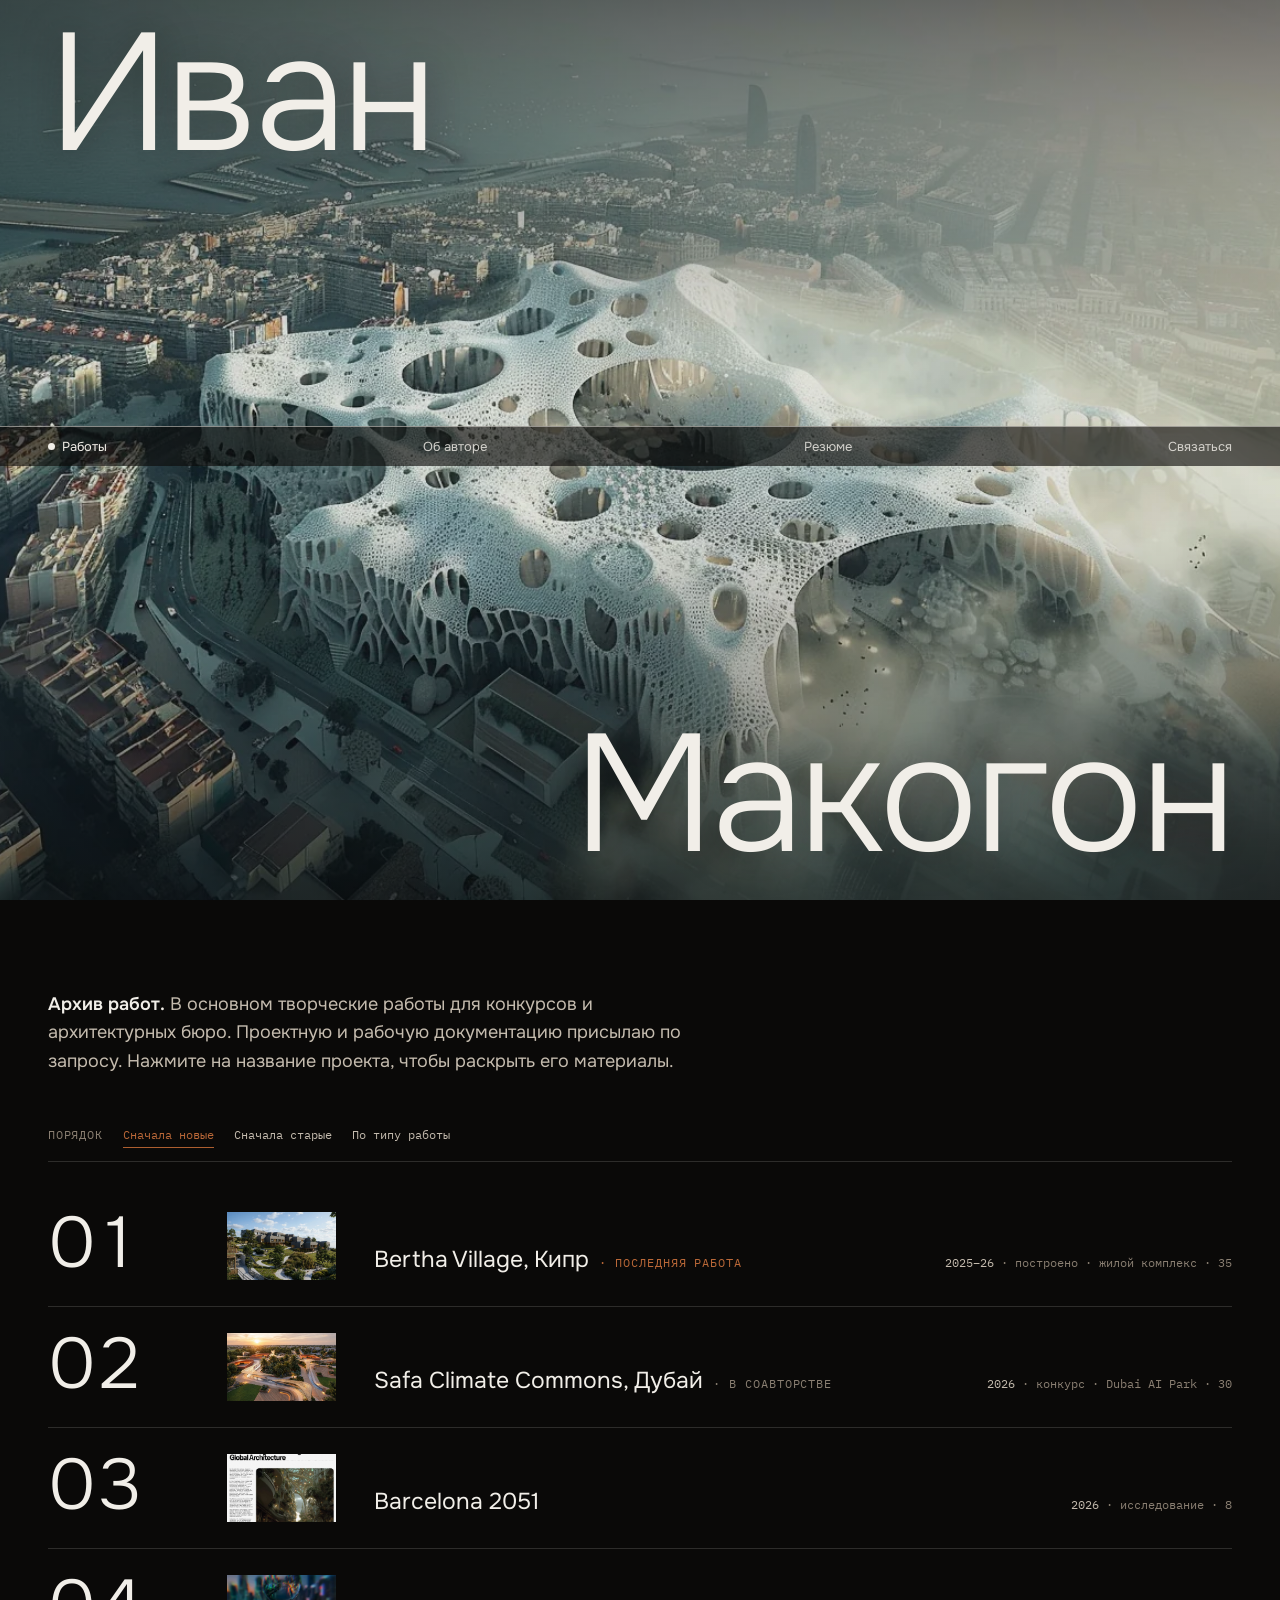
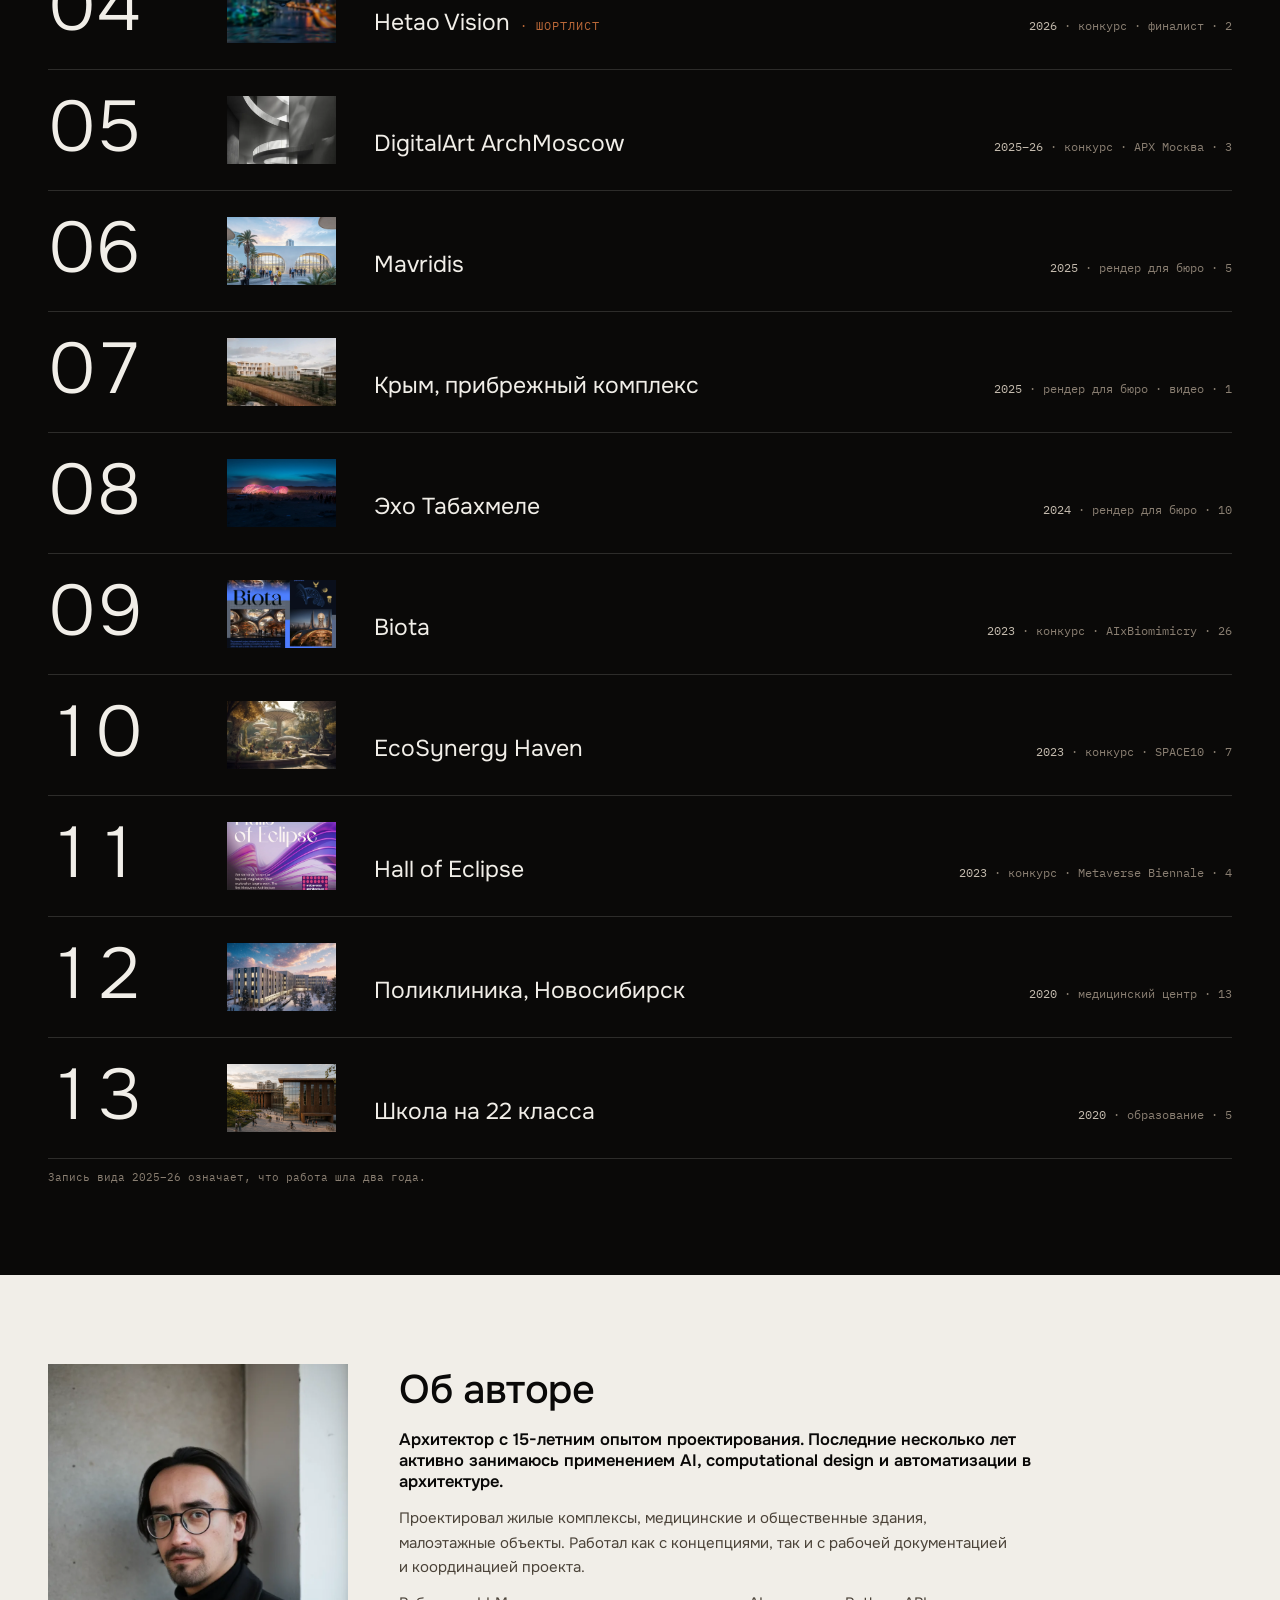
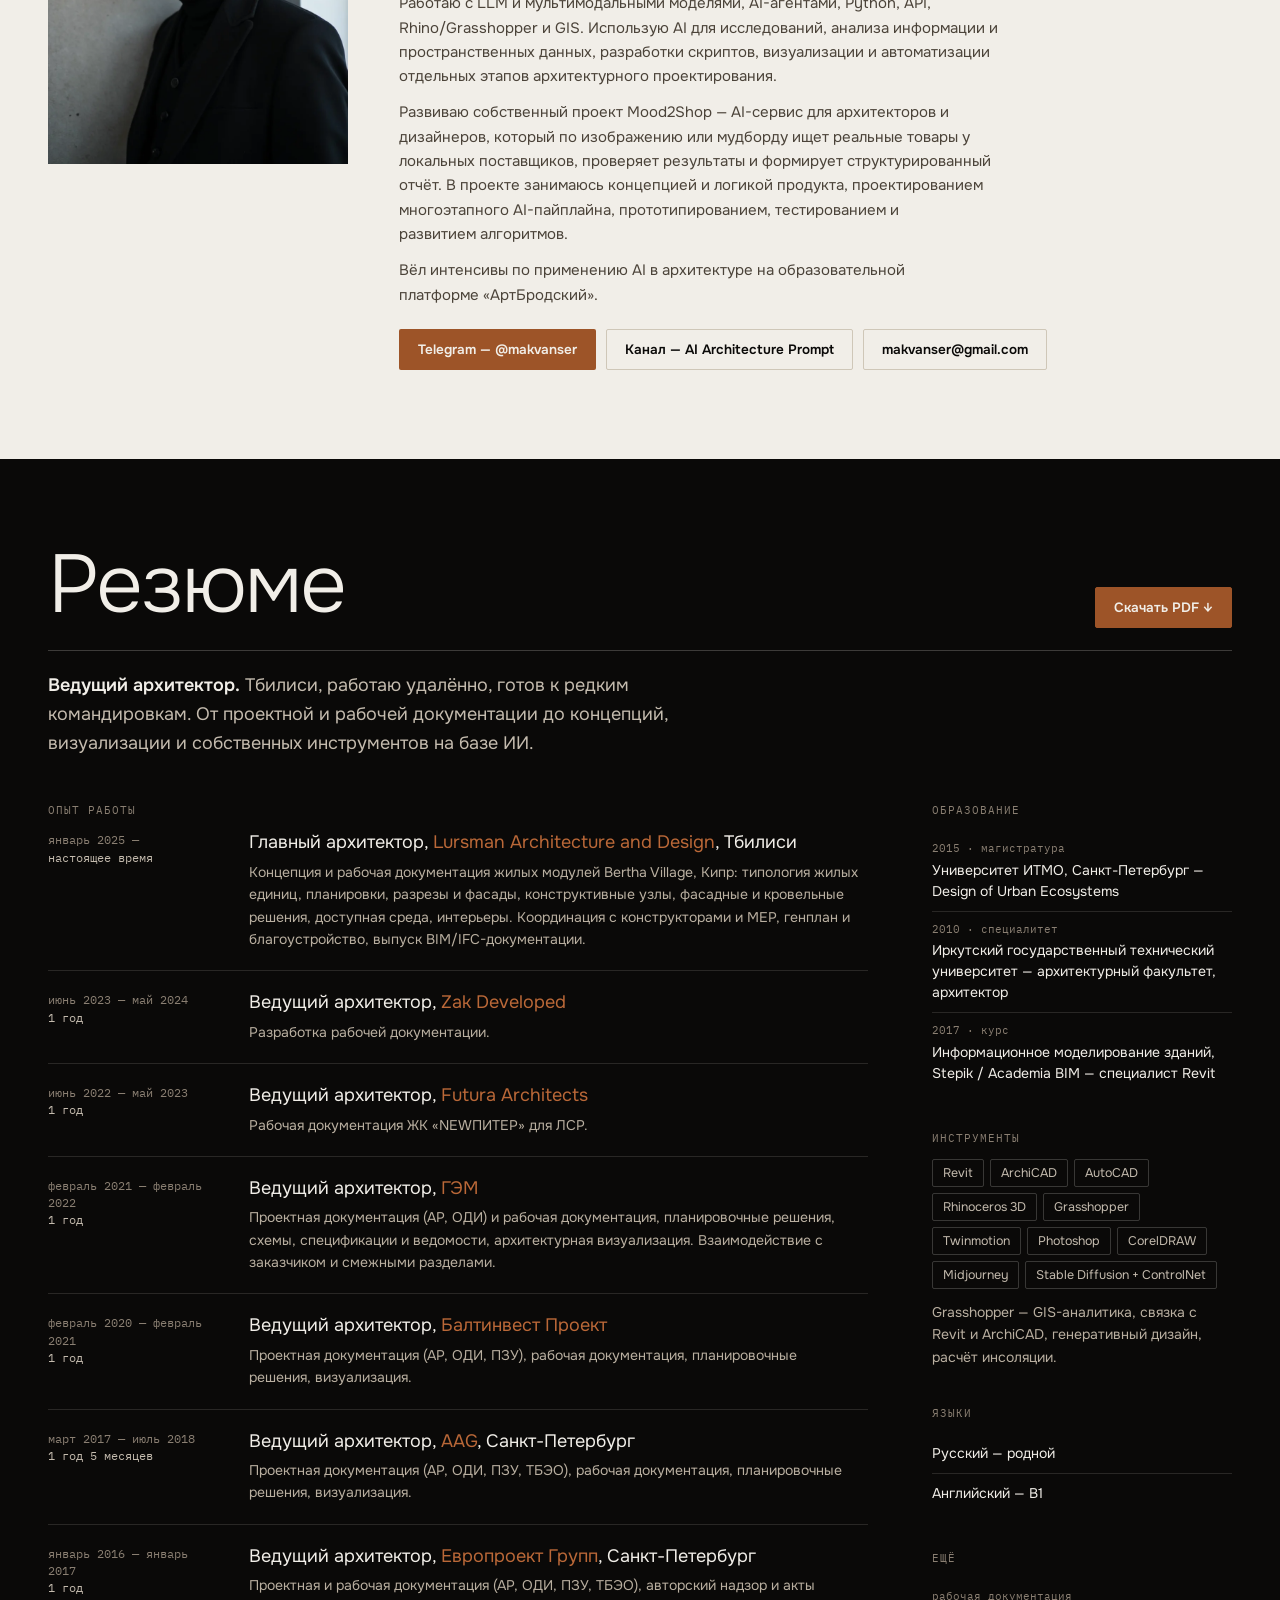
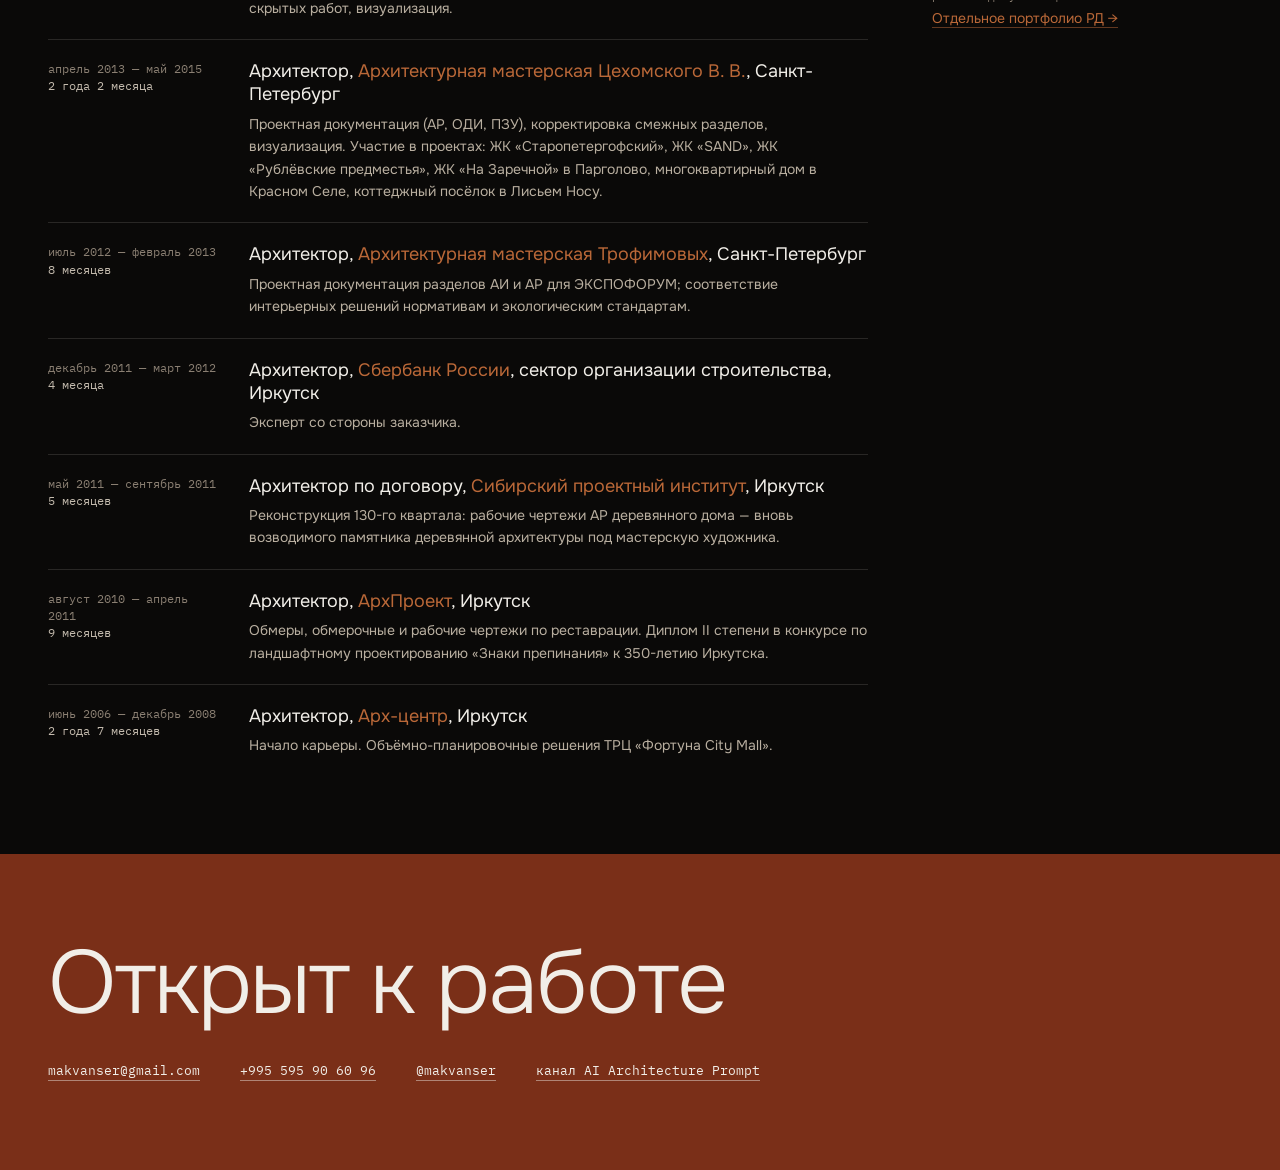
==== commit 5f309cc5: "Remove the full-bleed divider strips The archive rows now carry their own thumbnails, so the three s" ====
--- a/index.html
+++ b/index.html
@@ -88,9 +88,6 @@
   @media (prefers-reduced-motion: no-preference){
     .imgph img{transition:transform .8s cubic-bezier(.16,1,.3,1),opacity .22s ease;}
 
-    .reveal{opacity:0;transform:translateY(20px);
-      transition:opacity .65s cubic-bezier(.16,1,.3,1),transform .65s cubic-bezier(.16,1,.3,1);}
-    .reveal.in{opacity:1;transform:none;}
   }
 
   /* ======================================================
@@ -246,15 +243,6 @@
     clip:rect(0 0 0 0);white-space:nowrap;border:0;}
 
 
-  .f-strip{position:relative;min-height:62dvh;overflow:hidden;background:var(--ink);}
-  .f-strip .imgph{position:absolute;inset:0;}
-  .f-strip .f-thumb{border:0;padding:0;margin:0;width:100%;cursor:zoom-in;}
-  /* the caption sits over the whole strip, so let clicks reach the frame under it */
-  .f-strip .cap{pointer-events:none;position:absolute;inset:0;z-index:2;display:flex;align-items:flex-end;
-    padding:clamp(20px,4vw,52px);}
-  .f-strip.right .cap{justify-content:flex-end;text-align:right;}
-  .f-strip .cap span{pointer-events:auto;font-family:"IBM Plex Mono",monospace;font-size:11.5px;letter-spacing:.05em;
-    color:var(--paper);background:rgba(10,9,8,.5);padding:6px 10px;}
 
   /* résumé — the record behind the archive, on the same off-black ground */
   .f-resume{background:var(--ink);color:var(--paper);
@@ -342,7 +330,6 @@
     <p class="f-note">Запись вида 2025–26 означает, что работа шла два года.</p>
   </section>
 
-  <div id="f-works" data-fworks></div>
   <div class="f-about" id="f-about" data-about="f"></div>
 
   <section class="f-resume" id="f-resume">
@@ -834,26 +821,6 @@
   }
 
 
-  var REDUCED = window.matchMedia && window.matchMedia("(prefers-reduced-motion: reduce)").matches;
-
-  // scroll reveal
-  var revealObs = null;
-  if(!REDUCED && "IntersectionObserver" in window){
-    revealObs = new IntersectionObserver(function(entries){
-      entries.forEach(function(en){
-        if(en.isIntersecting){ en.target.classList.add("in"); revealObs.unobserve(en.target); }
-      });
-    }, {rootMargin:"0px 0px -8% 0px", threshold:0.06});
-  }
-  function reveal(node, delay){
-    if(!revealObs){ return node; }
-    node.classList.add("reveal");
-    if(delay) node.style.transitionDelay = delay + "ms";
-    revealObs.observe(node);
-    return node;
-  }
-
-
   // ---------- fullscreen viewer ----------
   var lt = document.querySelector("[data-light]");
   var ltImg = lt.querySelector("[data-lt-img]");
@@ -1186,32 +1153,6 @@
   });
   applyOrder("new");
 
-  var fWorks = document.querySelector("[data-fworks]");
-  // img: what the strip shows; i: the album frame the click opens at
-  [{pid:"safa", i:"sf-07", img:"sf-aerial", c:"Safa Climate Commons, Дубай — парк с воздуха на закате"},
-   {pid:"bertha", i:"be-10", c:"Bertha Village — проход между блоками"},
-   {pid:"biota", i:"bi-15", c:"Biota — общий вид на фоне города"}].forEach(function(w, wi){
-    var strip = el("section", "f-strip" + (wi % 2 ? " right" : ""));
-    var p = byId[w.pid];
-    var at = 0;
-    p.imgs.forEach(function(rec, ri){ if(rec.i === w.i) at = ri; });
-
-    var box = el("button", "imgph f-thumb");
-    box.type = "button";
-    box.setAttribute("aria-label", "Открыть кадр во весь экран: " + w.c);
-    var im2 = document.createElement("img");
-    im2.src = src(w.img || w.i);
-    im2.alt = w.c;
-    im2.loading = "lazy";
-    box.appendChild(im2);
-    box.addEventListener("click", function(){ ltOpen(p, at, box); });
-    strip.appendChild(box);
-
-    var cap = el("div", "cap");
-    cap.appendChild(el("span", null, w.c));
-    strip.appendChild(cap);
-    fWorks.appendChild(reveal(strip, 0));
-  });
 
 
   aboutBlock(document.querySelector("[data-about]"), {heading: "Об авторе"});
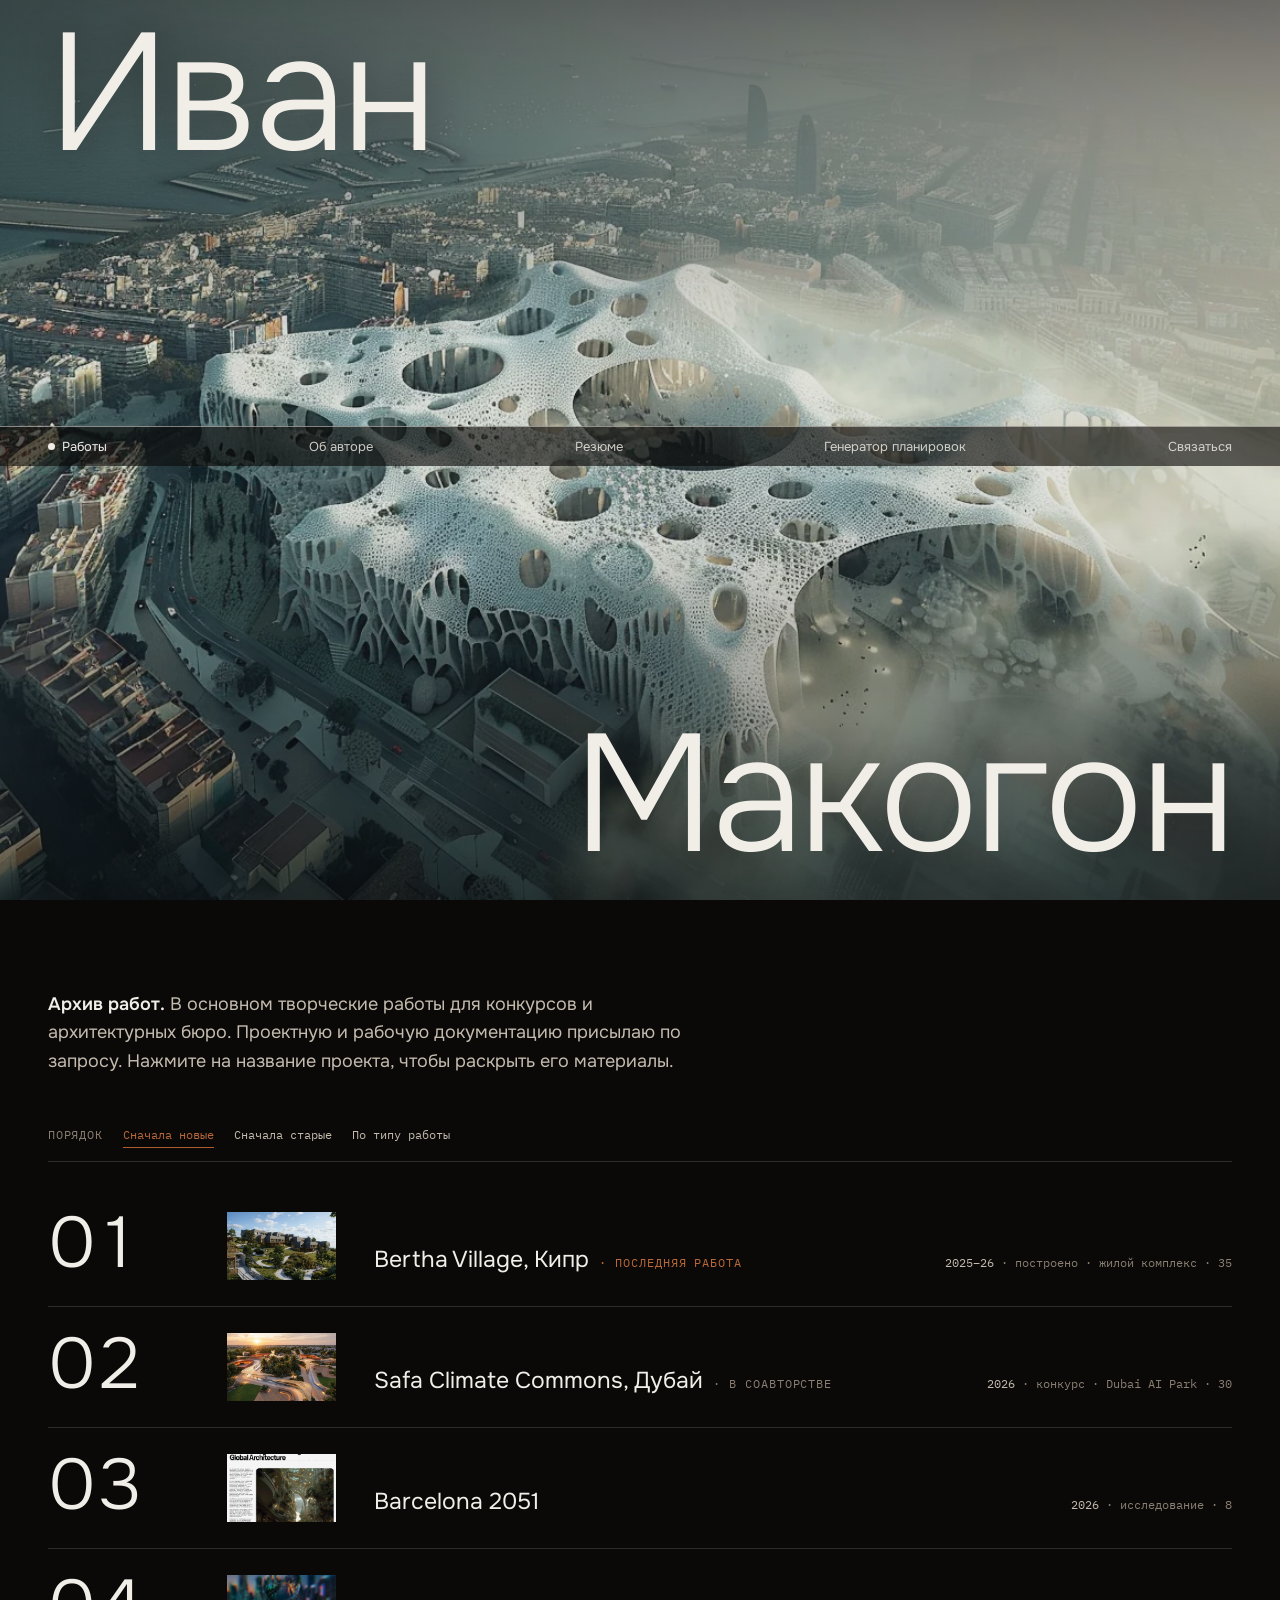
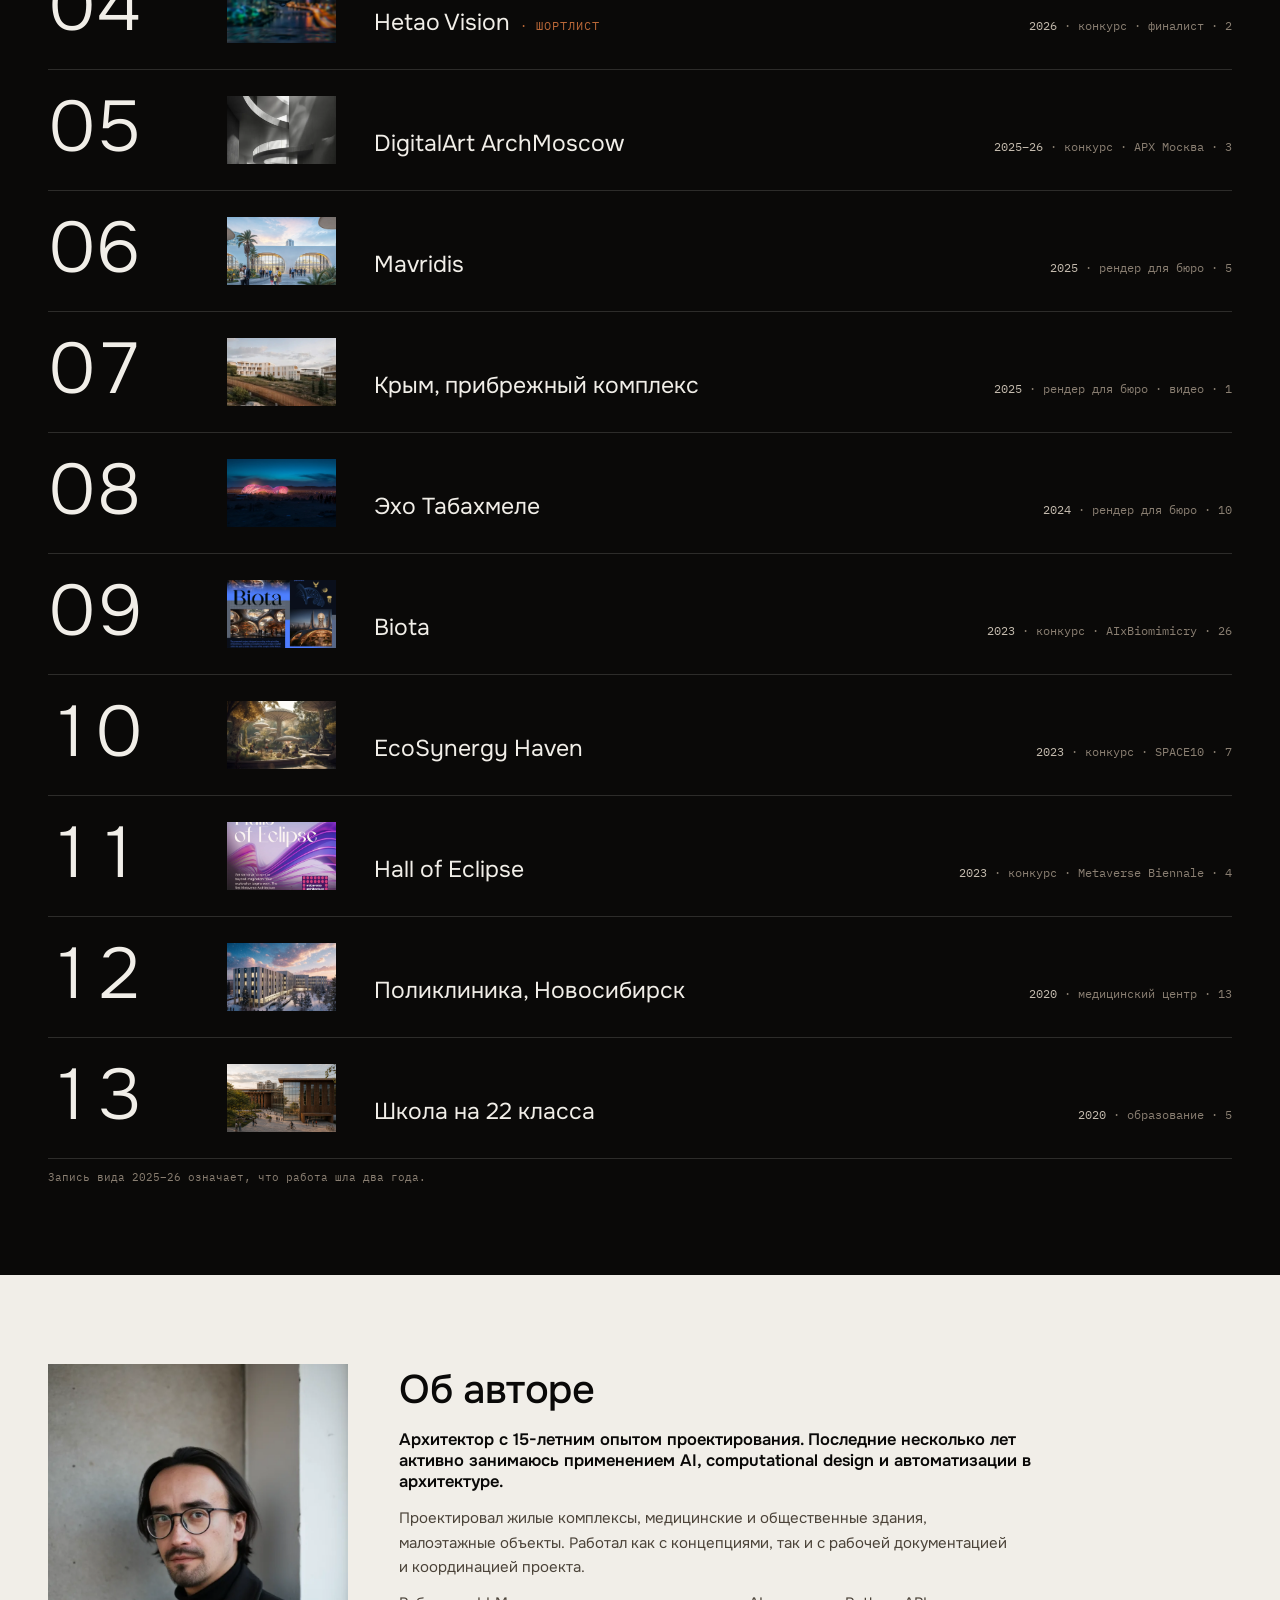
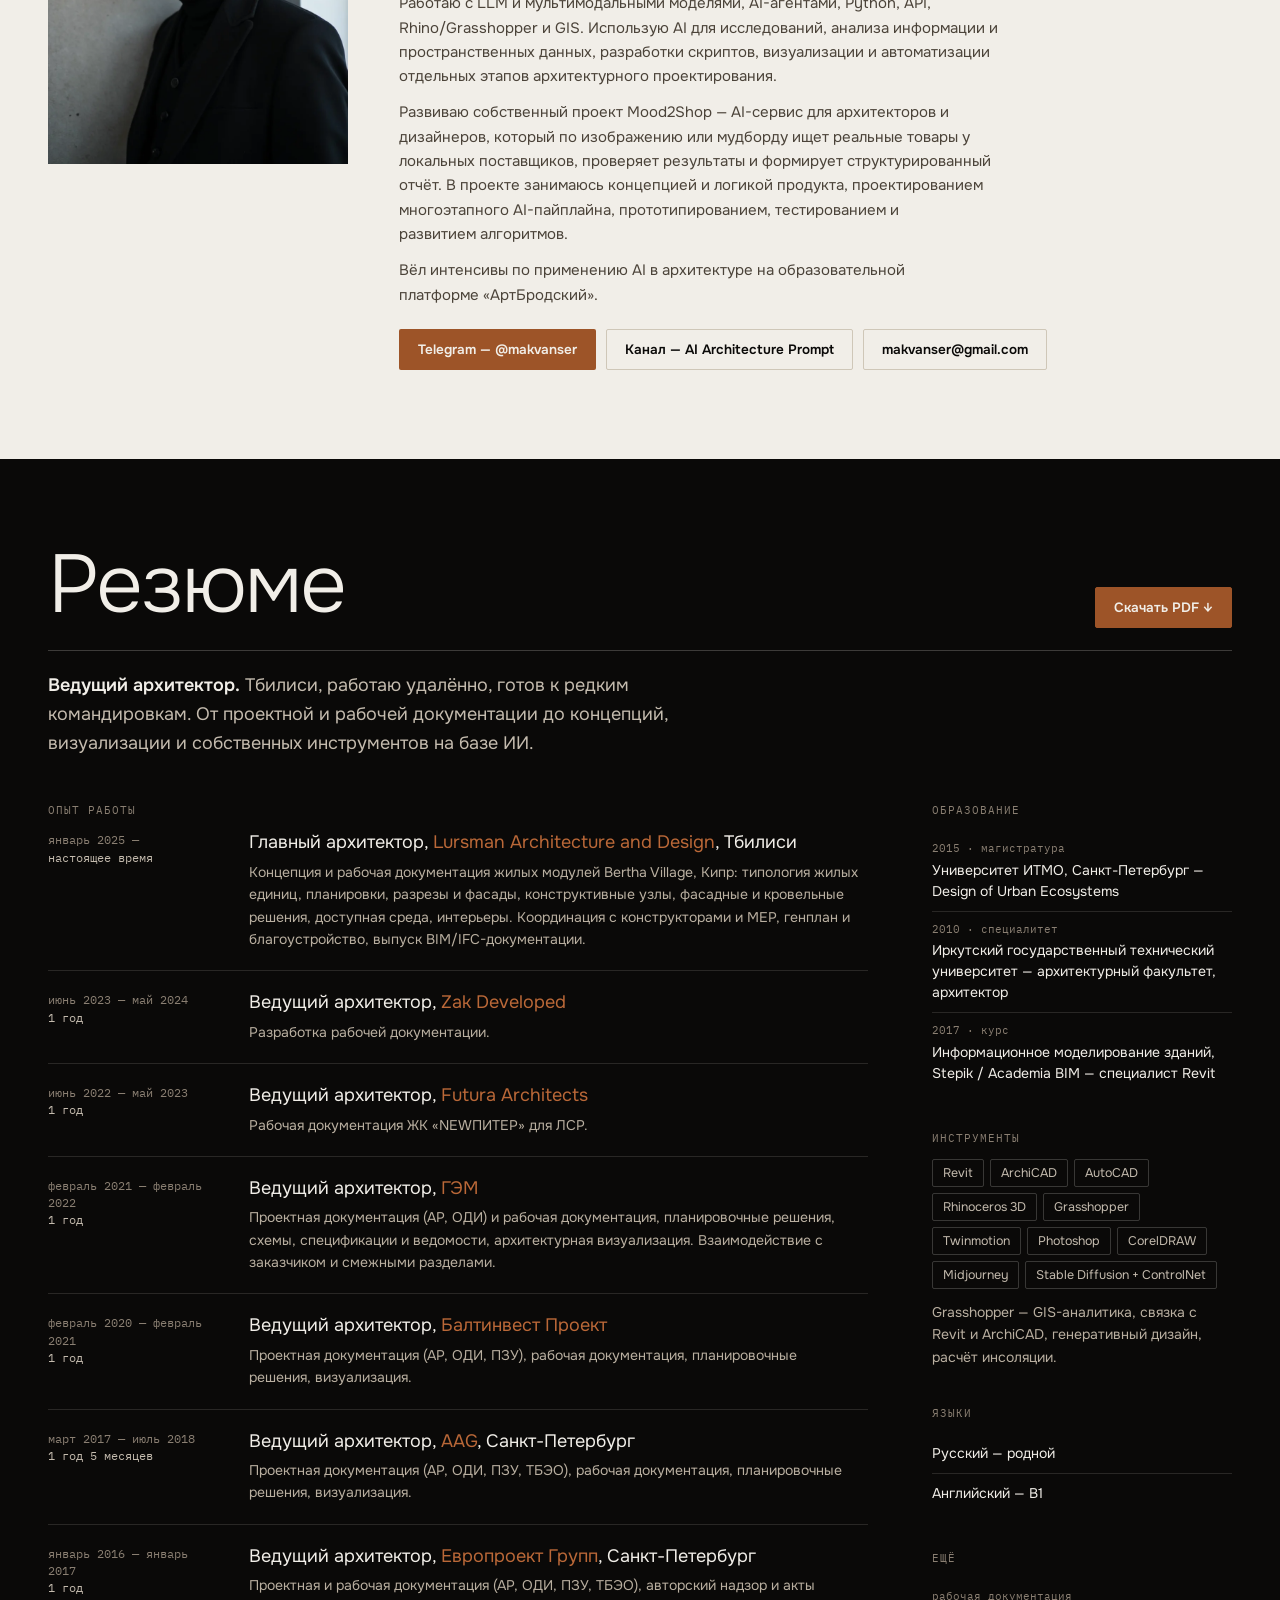
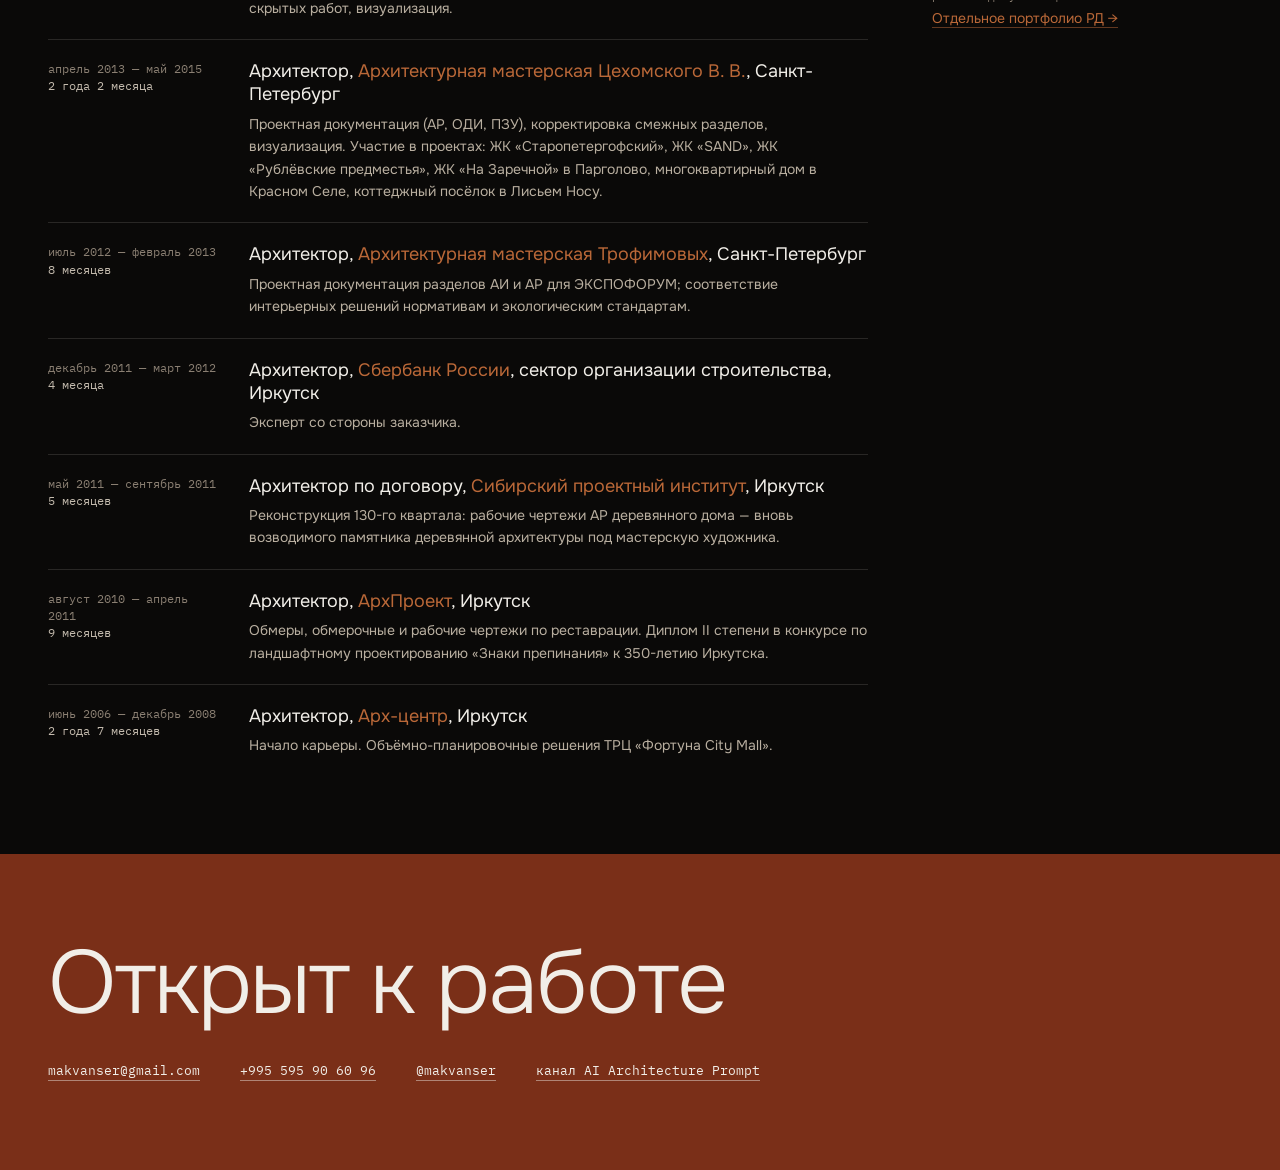
==== commit 62aa6287: "Add the floor-plan generator tab: PATTERN build under experiments/pattern - Nav: «Генератор планиров" ====
--- a/index.html
+++ b/index.html
@@ -120,6 +120,14 @@
   .f-nav a:hover{opacity:1;}
   .f-nav .on{display:inline-flex;align-items:center;gap:7px;opacity:1;}
   .f-nav .on::before{content:"";width:7px;height:7px;border-radius:50%;background:var(--paper);}
+  @media (max-width:520px){
+    .f-nav{display:grid;grid-template-columns:repeat(6,1fr);row-gap:12px;}
+    .f-nav a:nth-child(-n+3){grid-column:span 2;justify-self:center;}
+    .f-nav a:nth-child(n+4){grid-column:span 3;justify-self:center;}
+    .f-nav a:nth-child(1),.f-nav a:nth-child(4){justify-self:start;}
+    .f-nav a:nth-child(3),.f-nav a:nth-child(5){justify-self:end;}
+  }
+  @media (max-width:420px){.f-nav{font-size:12px;column-gap:10px;}.f-nav .on{gap:5px;}}
 
   .f-timeline{background:var(--ink);color:var(--paper);padding:clamp(44px,7vw,104px) clamp(16px,4vw,48px) clamp(30px,5vw,64px);}
   .f-lede{max-width:56ch;margin:0 0 clamp(26px,4vw,46px);color:#C4BBAE;font-size:clamp(15px,1.6vw,18px);line-height:1.6;text-wrap:pretty;}
@@ -178,8 +186,7 @@
   .cs-nav{position:absolute;top:50%;transform:translateY(-50%);z-index:2;
     width:clamp(40px,3.4vw,46px);height:clamp(40px,3.4vw,46px);border-radius:50%;
     border:1px solid rgba(241,238,232,.32);background:rgba(10,9,8,.55);
-    color:var(--paper);font-size:19px;line-height:1;cursor:pointer;}
-  .cs-nav:hover{background:var(--brick-fill);border-color:var(--brick-fill);}
+    color:var(--paper);cursor:pointer;display:grid;place-items:center;padding:0;}
   .cs-prev{left:clamp(8px,1.2vw,16px);}
   .cs-next{right:clamp(8px,1.2vw,16px);}
   .cs-bar{display:flex;flex-wrap:wrap;gap:4px 14px;align-items:baseline;padding:12px 0 10px;}
@@ -193,7 +200,6 @@
   .cs-ticks button{flex:1;height:19px;min-width:4px;padding:8px 0;border:0;cursor:pointer;
     background:rgba(241,238,232,.2);background-clip:content-box;}
   .cs-ticks button.gap{margin-left:13px;}
-  .cs-ticks button:hover{background:rgba(241,238,232,.55);}
   .cs-ticks button[aria-current="true"]{background:var(--brick);}
   @media (prefers-reduced-motion: no-preference){
     .cs-nav{transition:background .2s,border-color .2s;}
@@ -213,31 +219,69 @@
 
   /* every frame opens full screen */
   .f-light{position:fixed;inset:0;z-index:100;display:none;flex-direction:column;
-    background:rgba(10,9,8,.97);color:var(--paper);}
+    background:var(--ink);color:var(--paper);overscroll-behavior:contain;}
   .f-light[data-open="true"]{display:flex;}
   .lt-bar{display:flex;align-items:center;justify-content:space-between;gap:16px;
     padding:clamp(11px,1.8vw,18px) clamp(14px,3vw,28px);
     font-family:"IBM Plex Mono",monospace;font-size:12px;color:var(--stone);
     font-variant-numeric:tabular-nums;}
-  .lt-close{background:none;border:1px solid rgba(241,238,232,.3);color:var(--paper);
-    font:inherit;padding:7px 14px;border-radius:2px;cursor:pointer;}
-  .lt-close:hover{border-color:var(--paper);}
+  .lt-tools{display:flex;gap:8px;flex-shrink:0;}
+  .lt-close,.lt-zoom{background:none;border:1px solid rgba(241,238,232,.3);color:var(--paper);
+    font:inherit;min-height:44px;padding:0 14px;border-radius:2px;cursor:pointer;
+    display:inline-flex;align-items:center;gap:8px;}
+  .lt-close svg{width:12px;height:12px;fill:none;stroke:currentColor;stroke-width:2;stroke-linecap:round;}
+  .lt-zoom[aria-pressed="true"]{border-color:var(--brick-ink);color:var(--brick-ink);}
+  /* the stage owns every gesture: pinch, pan and swipe never reach the page behind */
   .lt-stage{position:relative;flex:1;min-height:0;display:flex;align-items:center;
-    justify-content:center;padding:0 clamp(52px,7vw,88px);}
-  .lt-stage img{max-width:100%;max-height:100%;object-fit:contain;display:block;}
+    justify-content:center;padding:0 clamp(52px,7vw,88px);overflow:hidden;touch-action:none;}
+  .lt-stage img{max-width:100%;max-height:100%;object-fit:contain;display:block;
+    transform-origin:center;user-select:none;-webkit-user-drag:none;cursor:zoom-in;}
+  .f-light.zoomed .lt-stage img{cursor:grab;}
+  .f-light.gesturing .lt-stage img{cursor:grabbing;}
   .lt-stage img[data-kind="plan"]{background:#F1EEE8;}
   .lt-video{max-width:100%;max-height:100%;display:block;background:#000;}
   .lt-nav{position:absolute;top:50%;transform:translateY(-50%);
     width:clamp(40px,4.4vw,50px);height:clamp(40px,4.4vw,50px);border-radius:50%;
     border:1px solid rgba(241,238,232,.3);background:rgba(10,9,8,.6);color:var(--paper);
-    font-size:20px;line-height:1;cursor:pointer;}
-  .lt-nav:hover{background:var(--brick-fill);border-color:var(--brick-fill);}
+    cursor:pointer;display:grid;place-items:center;padding:0;z-index:2;}
+  .cs-nav svg,.lt-nav svg{width:18px;height:18px;fill:none;stroke:currentColor;stroke-width:1.6;
+    stroke-linecap:round;stroke-linejoin:round;}
+  @media (hover:hover){
+    .cs-nav:hover,.lt-nav:hover{background:var(--brick-fill);border-color:var(--brick-fill);}
+    .cs-ticks button:hover{background:rgba(241,238,232,.55);}
+    .lt-close:hover,.lt-zoom:hover{border-color:var(--paper);}
+  }
+  @media (pointer:coarse){
+    .cs-nav,.lt-nav{width:44px;height:44px;}
+  }
+  @media (prefers-reduced-motion: no-preference){
+    .lt-stage img{transition:transform .28s cubic-bezier(.16,1,.3,1);}
+    .f-light.gesturing .lt-stage img{transition:none;}
+  }
   .lt-prev{left:clamp(8px,1.6vw,20px);}
   .lt-next{right:clamp(8px,1.6vw,20px);}
   .lt-cap{display:flex;flex-wrap:wrap;gap:4px 14px;align-items:baseline;
     padding:clamp(11px,1.8vw,18px) clamp(14px,3vw,28px) clamp(16px,2.6vw,26px);}
   .lt-series{font-family:"Onest",sans-serif;font-weight:600;font-size:14px;}
   .lt-text{font-size:14px;color:#B9AFA0;max-width:70ch;}
+  /* phone upright: the frame takes the full width, the arrows sit under the thumb */
+  @media (max-width:680px) and (orientation:portrait){
+    .lt-bar{gap:10px;}
+    .lt-bar .lt-t{display:none;}
+    .lt-stage{padding:0;position:static;}
+    .lt-nav{top:auto;bottom:max(14px, env(safe-area-inset-bottom));transform:none;}
+    .lt-prev{left:14px;}
+    .lt-next{right:14px;}
+    .lt-cap{min-height:72px;align-content:center;justify-content:center;text-align:center;
+      padding:12px 68px max(14px, env(safe-area-inset-bottom));}
+  }
+  /* phone on its side: height is the scarce axis, so the chrome gets thinner */
+  @media (max-height:500px) and (orientation:landscape){
+    .lt-bar{padding:4px 14px;}
+    .lt-stage{padding:0 60px;}
+    .lt-cap{padding:6px 16px 8px;}
+    .lt-series,.lt-text{font-size:13px;}
+  }
   body.locked{overflow:hidden;}
   .sr-only{position:absolute;width:1px;height:1px;margin:-1px;padding:0;overflow:hidden;
     clip:rect(0 0 0 0);white-space:nowrap;border:0;}
@@ -312,6 +356,7 @@
       <a class="on" href="#f-archive">Работы</a>
       <a href="#f-about">Об авторе</a>
       <a href="#f-resume">Резюме</a>
+      <a href="experiments/pattern/">Генератор планировок</a>
       <a href="#f-contact">Связаться</a>
     </nav>
     <p class="f-name f-name-bottom" aria-hidden="true">Макогон</p>
@@ -508,13 +553,16 @@
 <div class="f-light" data-light role="dialog" aria-modal="true" aria-label="Просмотр кадра">
   <div class="lt-bar">
     <span data-lt-idx></span>
-    <button class="lt-close" type="button" data-lt-close>Закрыть ✕</button>
+    <div class="lt-tools">
+      <button class="lt-zoom" type="button" data-lt-zoom aria-pressed="false">Увеличить</button>
+      <button class="lt-close" type="button" data-lt-close>Закрыть <svg viewBox="0 0 12 12" aria-hidden="true"><path d="M1.5 1.5l9 9M10.5 1.5l-9 9"/></svg></button>
+    </div>
   </div>
   <div class="lt-stage" data-lt-stage>
-    <button class="lt-nav lt-prev" type="button" data-lt-prev aria-label="Предыдущий кадр">‹</button>
-    <img data-lt-img alt="">
+    <button class="lt-nav lt-prev" type="button" data-lt-prev aria-label="Предыдущий кадр"><svg viewBox="0 0 24 24" aria-hidden="true"><path d="M14.5 5.5 8 12l6.5 6.5"/></svg></button>
+    <img data-lt-img alt="" draggable="false">
     <video class="lt-video" data-lt-video controls preload="none" playsinline hidden></video>
-    <button class="lt-nav lt-next" type="button" data-lt-next aria-label="Следующий кадр">›</button>
+    <button class="lt-nav lt-next" type="button" data-lt-next aria-label="Следующий кадр"><svg viewBox="0 0 24 24" aria-hidden="true"><path d="M9.5 5.5 16 12l-6.5 6.5"/></svg></button>
   </div>
   <div class="lt-cap">
     <span class="lt-series" data-lt-series></span>
@@ -570,11 +618,11 @@
   ];
 
   var BE = [
-    im("be-01","render","Первый вариант, общий вид","Первые варианты кластеров"),
-    im("be-02","render","Жилые объёмы на опорах, сумерки","Первые варианты кластеров"),
-    im("be-03","render","","Первые варианты кластеров"),
-    im("be-04","render","","Первые варианты кластеров"),
-    im("be-05","render","","Первые варианты кластеров"),
+    im("be-01","render","Первый вариант, общий вид","Первые варианты домов"),
+    im("be-02","render","Жилые объёмы на опорах, сумерки","Первые варианты домов"),
+    im("be-03","render","","Первые варианты домов"),
+    im("be-04","render","","Первые варианты домов"),
+    im("be-05","render","","Первые варианты домов"),
     im("be-07","render","","Утверждённый вариант"),
     im("be-08","render","","Утверждённый вариант"),
     im("be-09","render","","Утверждённый вариант"),
@@ -742,7 +790,7 @@
      group:"practice", cat:"built", tag:"построено", catLabel:"построено · жилой комплекс",
      lead:true, leadNote:"последняя работа",
      notes:{
-       "Первые варианты кластеров":"Этот вариант домов заказчик прислал на адаптацию. Внешний образ был уже сформирован, и я вписывал в него новые планировки по техническому заданию: студии, одно-, двух- и трёхкомнатные квартиры. Рендеры этих домов тоже делал я.",
+       "Первые варианты домов":"Этот вариант домов заказчик прислал на адаптацию. Внешний образ был уже сформирован, и я вписывал в него новые планировки по техническому заданию: студии, одно-, двух- и трёхкомнатные квартиры. Рендеры этих домов тоже делал я.",
        "Утверждённый вариант":"В итоге мы убедили заказчика, что лучше разработать новые типологии домов, чем вписываться в старые контуры. Так получилась более ясная, унифицированная типология одно- и двухкомнатных квартир, которая лучше отвечала его техническому заданию. Из этого родилась идея минималистичных домов в таком стиле.",
        "Чертежи, жилой блок A":"Примеры рабочей документации, которую я разработал для жилого блока A.",
        "Интерьеры":"Кроме архитектурного раздела я выполнял раздел интерьеров. Для заказчика мы подготовили интерьеры в нескольких стилях, чтобы у него был выбор.",
@@ -829,12 +877,17 @@
   var ltSeries = lt.querySelector("[data-lt-series]");
   var ltText = lt.querySelector("[data-lt-text]");
   var ltClose = lt.querySelector("[data-lt-close]");
+  var ltZoomBtn = lt.querySelector("[data-lt-zoom]");
   var ltState = {p: null, i: 0, from: null, sync: null};
 
   function pad(n){ return String(n).padStart(2, "0"); }
+  var ICON_PREV = '<svg viewBox="0 0 24 24" aria-hidden="true"><path d="M14.5 5.5 8 12l6.5 6.5"/></svg>';
+  var ICON_NEXT = '<svg viewBox="0 0 24 24" aria-hidden="true"><path d="M9.5 5.5 16 12l-6.5 6.5"/></svg>';
 
   function ltPaint(){
     var p = ltState.p, rec = p.imgs[ltState.i], vsrc = VIDEO[rec.i];
+    zReset();
+    ltZoomBtn.hidden = !!vsrc;
     if(vsrc){
       ltImg.hidden = true;
       ltVid.hidden = false;
@@ -848,7 +901,13 @@
       ltImg.setAttribute("data-kind", rec.k);
       ltImg.alt = rec.c || (p.t + " — кадр " + (ltState.i + 1));
     }
-    ltIdx.textContent = p.t + " · " + pad(ltState.i + 1) + " / " + pad(p.imgs.length);
+    // the title is context on a wide screen; an upright phone keeps only the counter
+    ltIdx.textContent = "";
+    var ttl = document.createElement("span");
+    ttl.className = "lt-t";
+    ttl.textContent = p.t + " · ";
+    ltIdx.appendChild(ttl);
+    ltIdx.appendChild(document.createTextNode(pad(ltState.i + 1) + " / " + pad(p.imgs.length)));
     ltSeries.textContent = rec.s || "";
     ltText.textContent = rec.c || "";
     // one record is rarely browsed twice, but the neighbours are
@@ -868,6 +927,7 @@
 
   function ltShut(){
     ltVid.pause();
+    zReset();
     lt.removeAttribute("data-open");
     document.body.classList.remove("locked");
     document.querySelector("main").inert = false;
@@ -887,7 +947,7 @@
   lt.querySelector("[data-lt-next]").addEventListener("click", function(){ ltStep(1); });
   // the ground around the picture closes; the picture itself does not
   lt.querySelector("[data-lt-stage]").addEventListener("click", function(e){
-    if(e.target === this) ltShut();
+    if(e.target === this && !dragged) ltShut();
   });
 
   document.addEventListener("keydown", function(e){
@@ -896,17 +956,130 @@
     else if(e.target === ltVid) return;
     else if(e.key === "ArrowLeft") ltStep(-1);
     else if(e.key === "ArrowRight") ltStep(1);
+    else if(e.key === "+" || e.key === "=") zCenter(Math.min(ZMAX, zm.s * 1.6));
+    else if(e.key === "-") zCenter(zm.s / 1.6);
   });
 
-  // swipe through a record on touch
-  var swX = 0, swY = 0;
-  lt.addEventListener("touchstart", function(e){
-    swX = e.changedTouches[0].clientX; swY = e.changedTouches[0].clientY;
-  }, {passive: true});
-  lt.addEventListener("touchend", function(e){
-    var dx = e.changedTouches[0].clientX - swX, dy = e.changedTouches[0].clientY - swY;
-    if(Math.abs(dx) > 45 && Math.abs(dx) > Math.abs(dy)) ltStep(dx < 0 ? 1 : -1);
-  }, {passive: true});
+  // ---------- zoom, pan and swipe inside the viewer ----------
+  // drawings are unreadable at phone size, so every still frame can be magnified:
+  // pinch, double tap, the zoom button, ctrl + wheel or the +/- keys
+  var ltStage = lt.querySelector("[data-lt-stage]");
+  var ZMAX = 4, ZSTEP = 2.5;
+  var zm = {s: 1, x: 0, y: 0};
+
+  function zApply(){
+    ltImg.style.transform = zm.s === 1 ? "" : "translate(" + zm.x + "px," + zm.y + "px) scale(" + zm.s + ")";
+    lt.classList.toggle("zoomed", zm.s > 1);
+    ltZoomBtn.setAttribute("aria-pressed", zm.s > 1 ? "true" : "false");
+    ltZoomBtn.textContent = zm.s > 1 ? "Уменьшить" : "Увеличить";
+  }
+  // the picture may travel until its edge meets the edge of the stage, never further
+  function zClamp(){
+    var r = ltStage.getBoundingClientRect();
+    var mx = Math.max(0, (ltImg.offsetWidth * zm.s - r.width) / 2);
+    var my = Math.max(0, (ltImg.offsetHeight * zm.s - r.height) / 2);
+    zm.x = Math.min(mx, Math.max(-mx, zm.x));
+    zm.y = Math.min(my, Math.max(-my, zm.y));
+  }
+  // scale about a screen point, so the spot under the fingers stays put
+  function zTo(sc, cx, cy){
+    sc = Math.min(ZMAX, Math.max(1, sc));
+    var r = ltStage.getBoundingClientRect();
+    var px = cx - (r.left + r.width / 2), py = cy - (r.top + r.height / 2);
+    zm.x = px - (px - zm.x) * (sc / zm.s);
+    zm.y = py - (py - zm.y) * (sc / zm.s);
+    zm.s = sc;
+    if(sc === 1){ zm.x = 0; zm.y = 0; }
+    zClamp(); zApply();
+  }
+  function zCenter(sc){
+    if(ltImg.hidden) return;
+    var r = ltStage.getBoundingClientRect();
+    zTo(sc, r.left + r.width / 2, r.top + r.height / 2);
+  }
+  function zReset(){ zm.s = 1; zm.x = 0; zm.y = 0; zApply(); }
+
+  ltZoomBtn.addEventListener("click", function(){ zCenter(zm.s > 1 ? 1 : ZSTEP); });
+
+  var pts = {}, g = null, dragged = false, lastTap = {t: 0, x: 0, y: 0};
+  function pList(){ return Object.keys(pts).map(function(k){ return pts[k]; }); }
+
+  ltStage.addEventListener("pointerdown", function(e){
+    // the video keeps its own controls; the arrows are plain buttons
+    if(e.target === ltVid || e.target.closest(".lt-nav") || e.button > 0) return;
+    pts[e.pointerId] = {x: e.clientX, y: e.clientY};
+    var l = pList();
+    if(l.length === 1){
+      dragged = false;
+      g = {mode: "one", sx: e.clientX, sy: e.clientY, ox: zm.x, oy: zm.y, multi: false};
+    } else if(l.length === 2 && !ltImg.hidden){
+      var a = l[0], b = l[1];
+      g = {mode: "pinch", d: Math.hypot(a.x - b.x, a.y - b.y) || 1, s: zm.s,
+           mx: (a.x + b.x) / 2, my: (a.y + b.y) / 2, ox: zm.x, oy: zm.y};
+      dragged = true;
+    }
+    lt.classList.add("gesturing");
+  });
+
+  ltStage.addEventListener("pointermove", function(e){
+    if(!pts[e.pointerId] || !g) return;
+    pts[e.pointerId] = {x: e.clientX, y: e.clientY};
+    var l = pList();
+    if(g.mode === "pinch" && l.length >= 2){
+      var a = l[0], b = l[1];
+      var d = Math.hypot(a.x - b.x, a.y - b.y), mx = (a.x + b.x) / 2, my = (a.y + b.y) / 2;
+      zm.s = g.s; zm.x = g.ox; zm.y = g.oy;
+      zTo(g.s * d / g.d, g.mx, g.my);
+      zm.x += mx - g.mx; zm.y += my - g.my;
+      zClamp(); zApply();
+    } else if(g.mode === "one"){
+      var dx = e.clientX - g.sx, dy = e.clientY - g.sy;
+      if(Math.abs(dx) > 8 || Math.abs(dy) > 8) dragged = true;
+      if(zm.s > 1){ zm.x = g.ox + dx; zm.y = g.oy + dy; zClamp(); zApply(); }
+    }
+  });
+
+  function pEnd(e){
+    if(!pts[e.pointerId]) return;
+    delete pts[e.pointerId];
+    var l = pList();
+    if(g && g.mode === "one" && !l.length && e.type === "pointerup"){
+      var dx = e.clientX - g.sx, dy = e.clientY - g.sy;
+      if(zm.s === 1 && !g.multi && Math.abs(dx) > 45 && Math.abs(dx) > Math.abs(dy) * 1.2){
+        ltStep(dx < 0 ? 1 : -1);
+      } else if(!dragged && e.target === ltImg){
+        // a second tap on the picture within 300 ms toggles the magnification
+        if(e.timeStamp - lastTap.t < 300 && Math.hypot(e.clientX - lastTap.x, e.clientY - lastTap.y) < 30){
+          if(zm.s > 1) zReset(); else zTo(ZSTEP, e.clientX, e.clientY);
+          lastTap.t = 0;
+        } else {
+          lastTap = {t: e.timeStamp, x: e.clientX, y: e.clientY};
+        }
+      }
+    }
+    if(l.length === 1 && g && g.mode === "pinch"){
+      // one finger left after a pinch pans the picture; it is never read as a swipe
+      g = {mode: "one", sx: l[0].x, sy: l[0].y, ox: zm.x, oy: zm.y, multi: true};
+    } else if(!l.length){
+      g = null;
+      lt.classList.remove("gesturing");
+    }
+  }
+  ltStage.addEventListener("pointerup", pEnd);
+  ltStage.addEventListener("pointercancel", pEnd);
+
+  // trackpad pinch arrives as ctrl + wheel; a plain wheel pans a magnified frame
+  ltStage.addEventListener("wheel", function(e){
+    if(ltImg.hidden) return;
+    if(e.ctrlKey){
+      e.preventDefault();
+      zTo(zm.s * Math.exp(-e.deltaY * 0.01), e.clientX, e.clientY);
+    } else if(zm.s > 1){
+      e.preventDefault();
+      zm.x -= e.deltaX; zm.y -= e.deltaY;
+      zClamp(); zApply();
+    }
+  }, {passive: false});
 
 
   // a slide album: one frame at a time, every frame the same size.
@@ -931,8 +1104,8 @@
     vid.controls = true; vid.preload = "none"; vid.playsInline = true; vid.hidden = true;
     stage.appendChild(vid);
 
-    var prev = el("button", "cs-nav cs-prev", "‹");
-    var next = el("button", "cs-nav cs-next", "›");
+    var prev = el("button", "cs-nav cs-prev", ICON_PREV);
+    var next = el("button", "cs-nav cs-next", ICON_NEXT);
     prev.type = "button"; next.type = "button";
     prev.setAttribute("aria-label", "Предыдущий слайд");
     next.setAttribute("aria-label", "Следующий слайд");
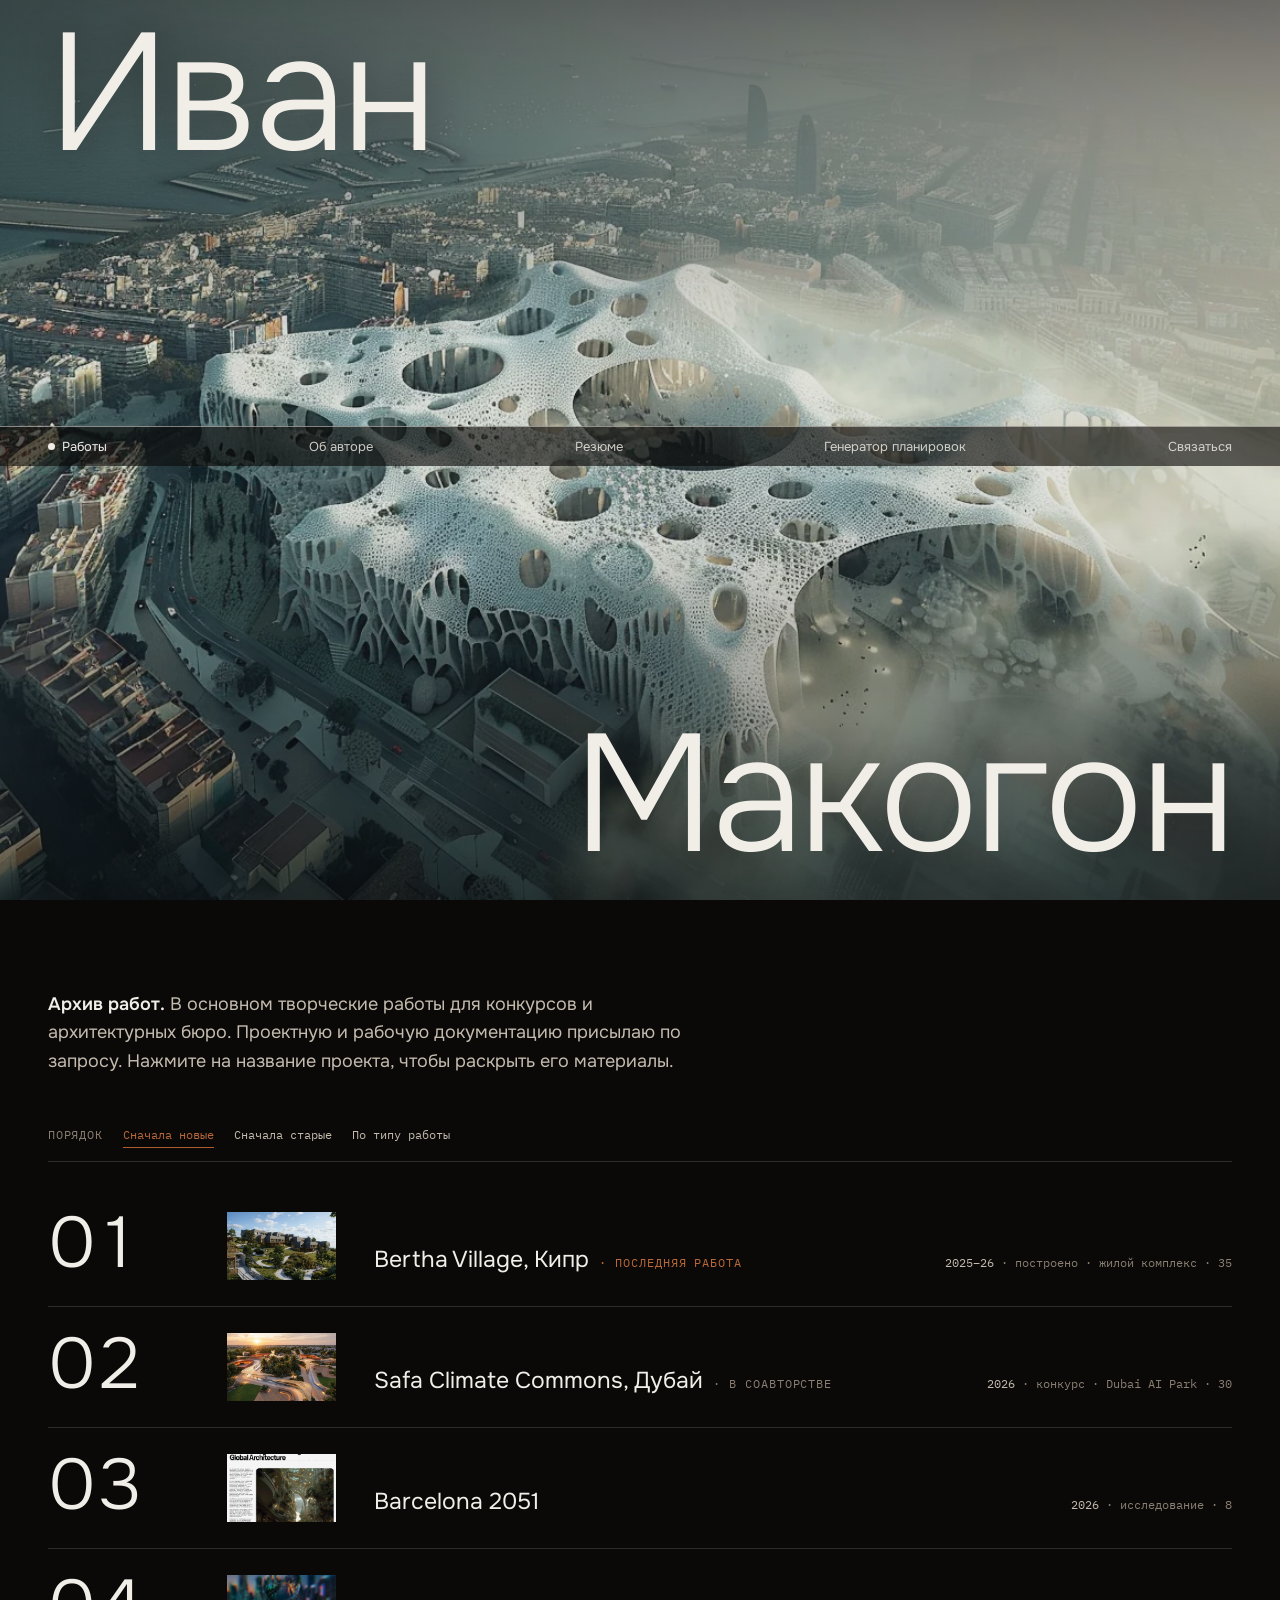
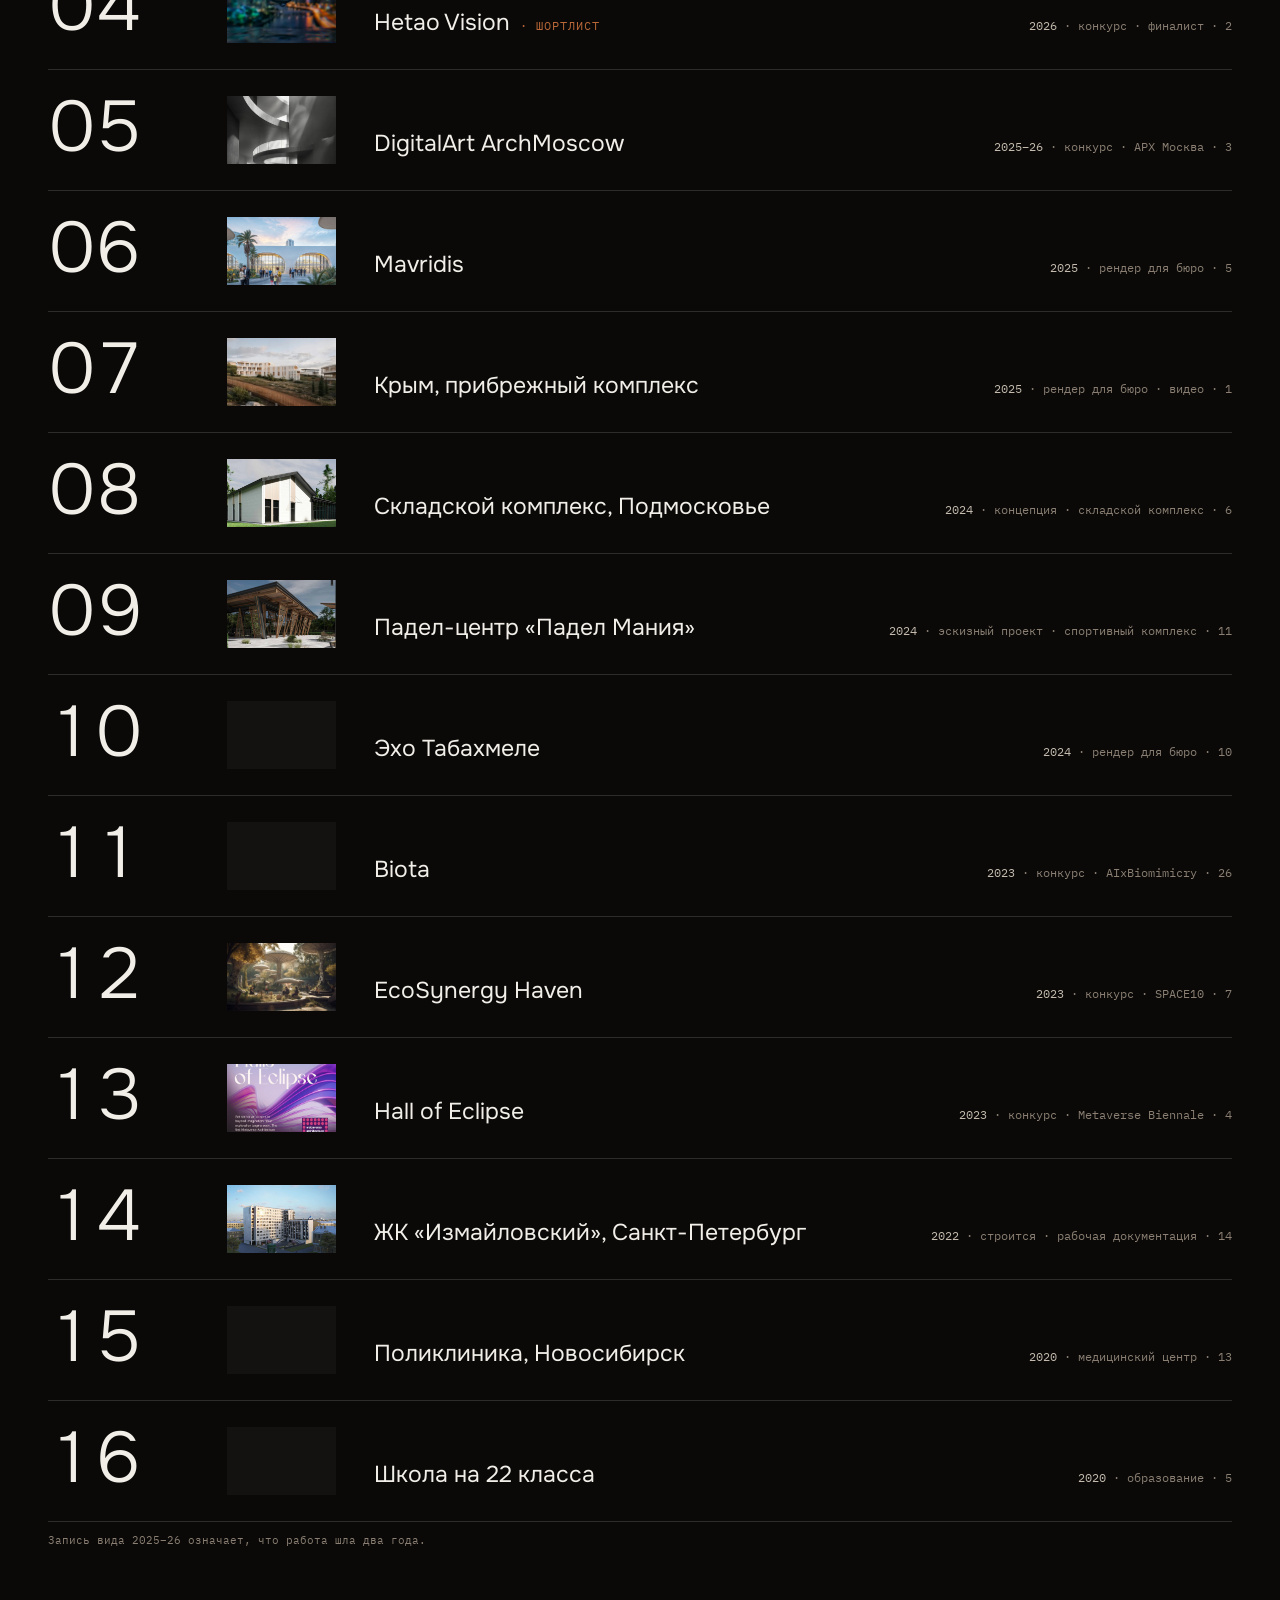
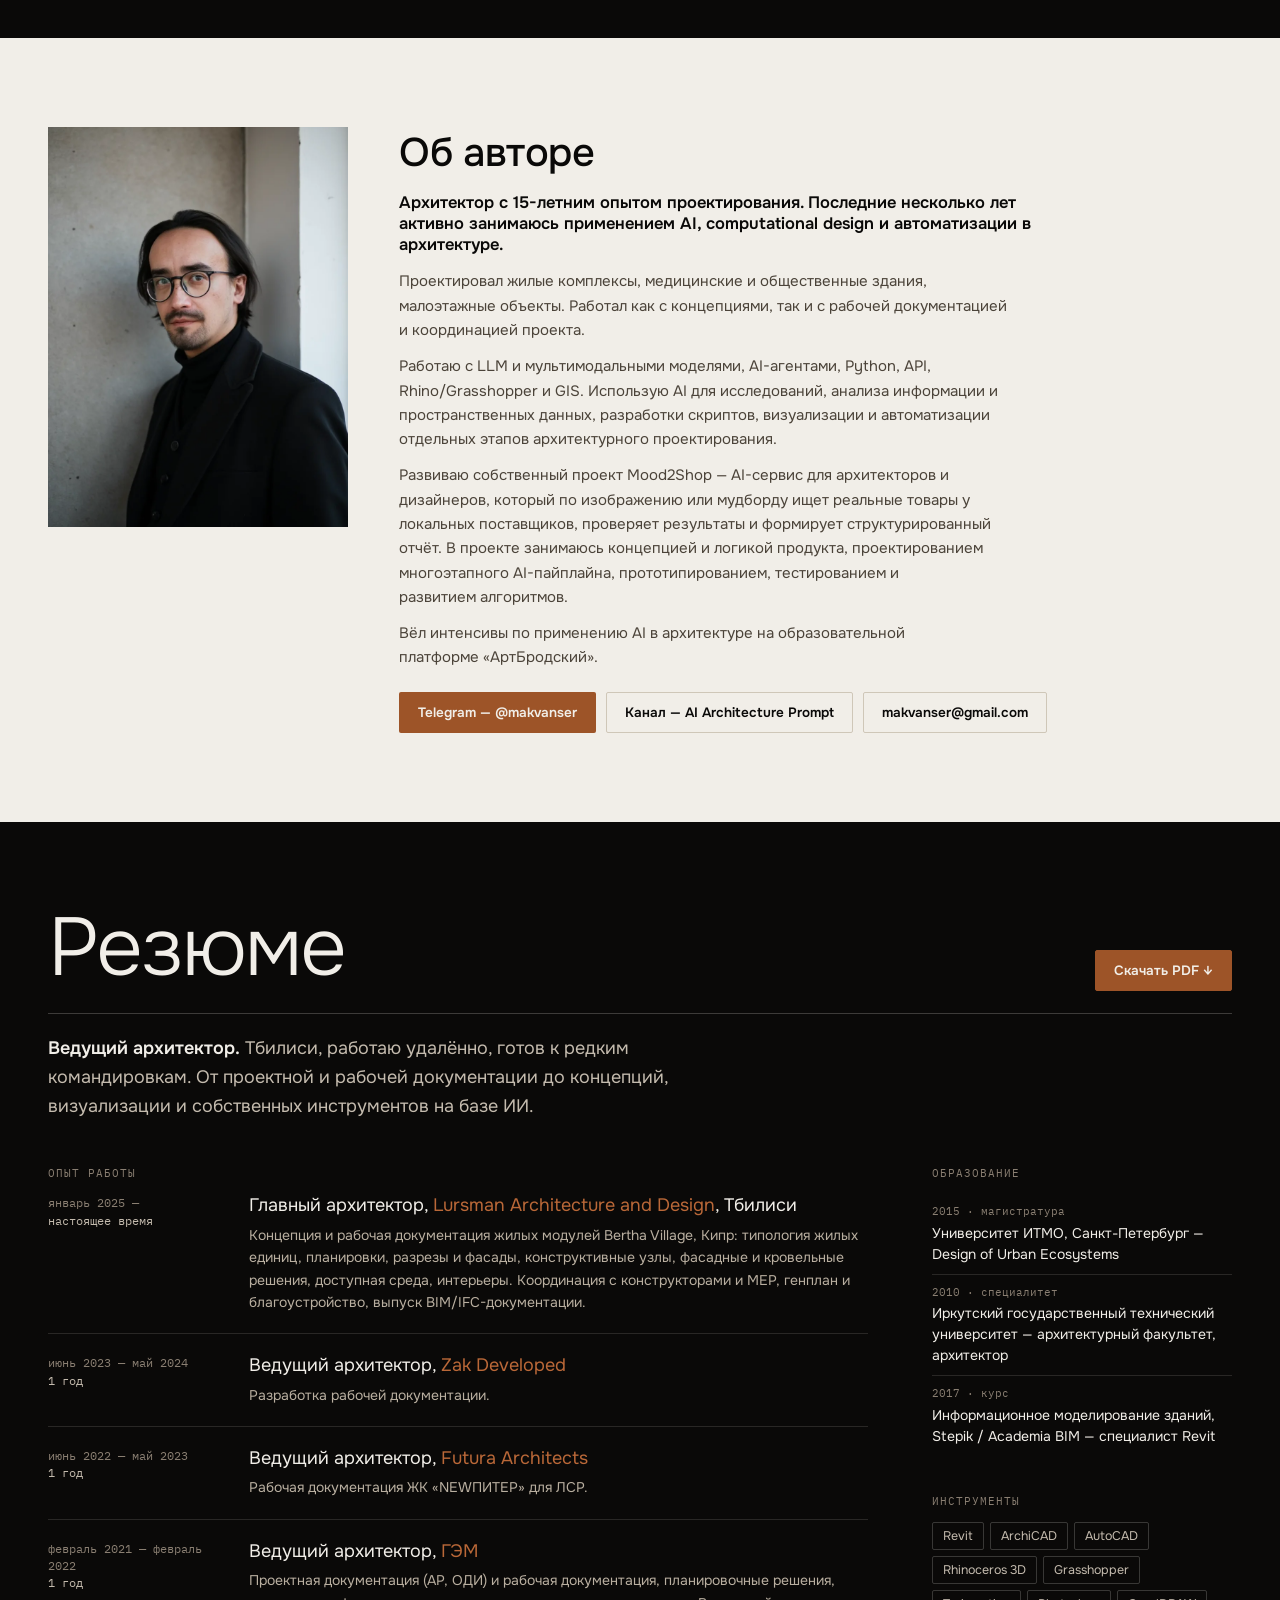
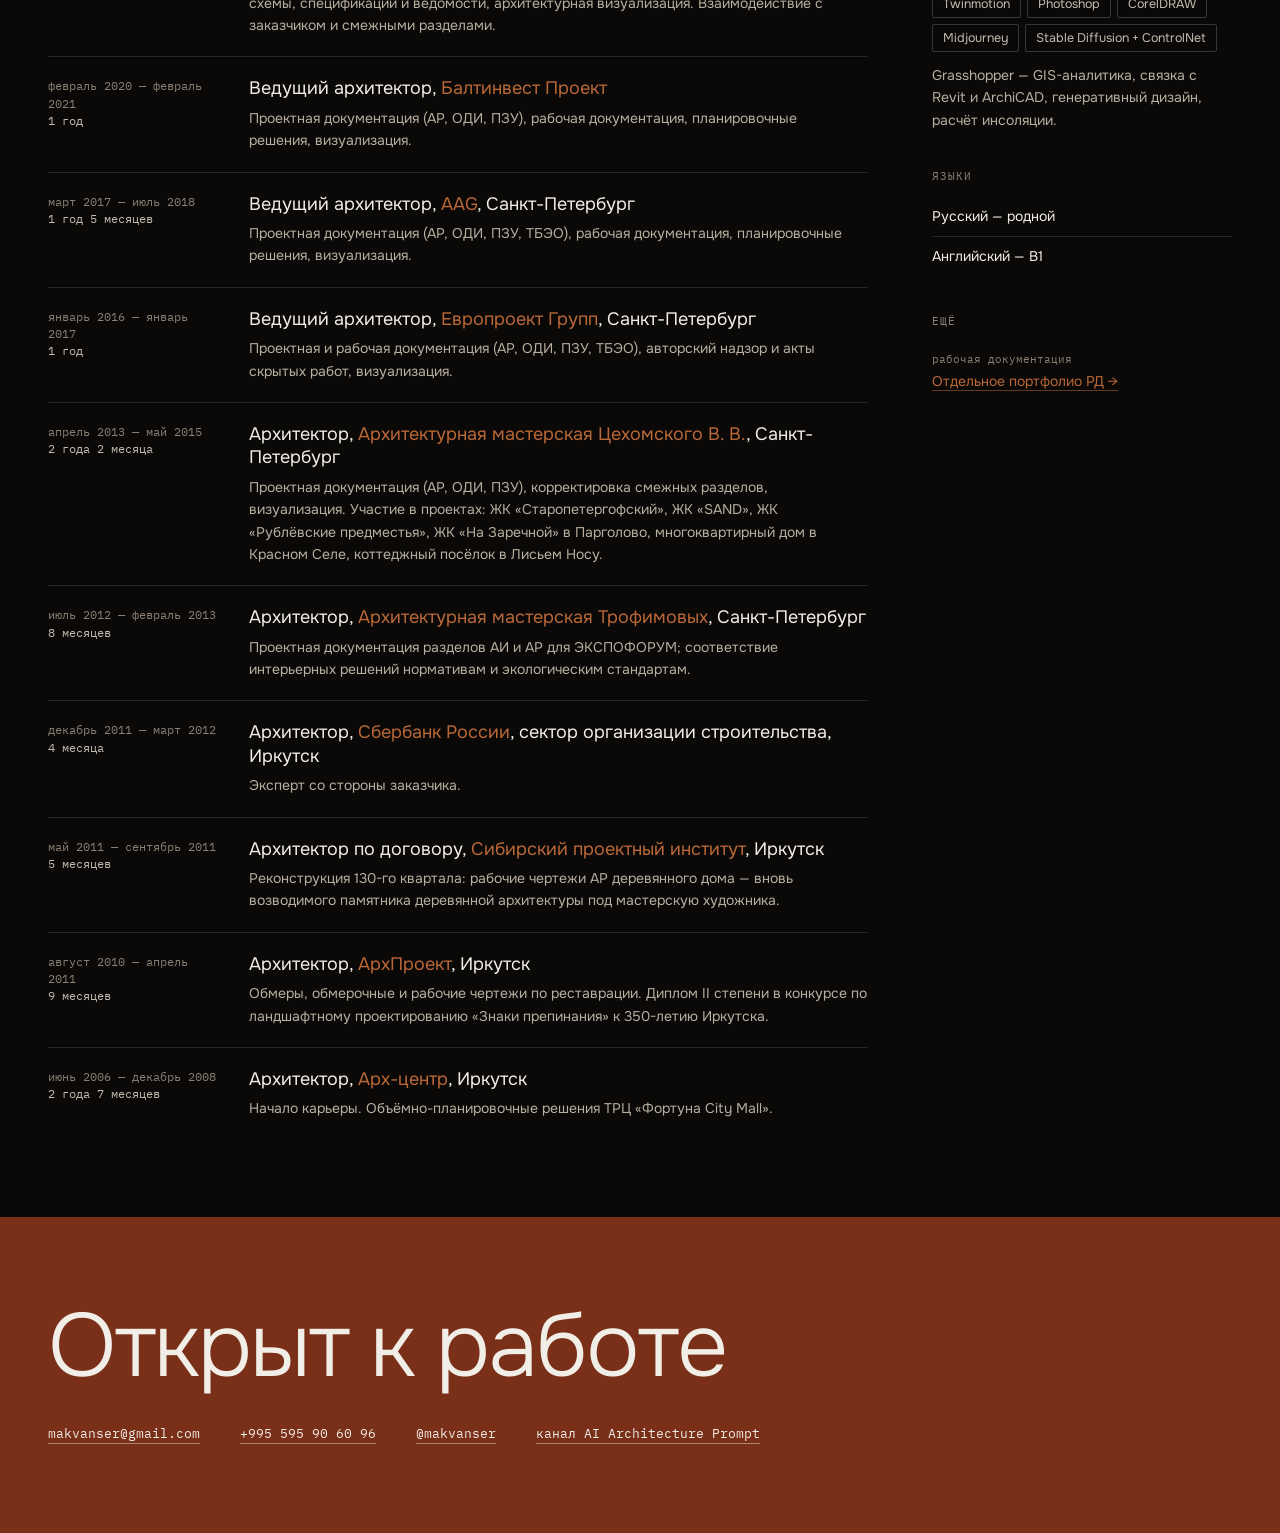
==== commit e4c4191a: "Add three practice projects: Izmailovsky (Futura), warehouse and padel centre (Unikum) - ЖК «Измайло" ====
--- a/index.html
+++ b/index.html
@@ -617,6 +617,46 @@
     im("sc-05","render","Фрагмент фасада")
   ];
 
+  var IZ = [
+    im("iz-01","render","Общий вид со двора, Троице-Измайловский собор за домом","Визуализации"),
+    im("iz-02","render","Двор и подъезд к подземной автостоянке","Визуализации"),
+    im("iz-03","render","Двор на закате","Визуализации"),
+    im("iz-04","render","Вид с высоты: дом в историческом квартале","Визуализации"),
+    im("iz-05","render","Терраса на кровле, вид на собор","Визуализации"),
+    im("iz-06","plan","Маркировочный план подземной автостоянки на отм. −4,690","Рабочая документация, АР"),
+    im("iz-07","plan","Маркировочный план первого этажа на отм. 0,000 с экспликацией помещений","Рабочая документация, АР"),
+    im("iz-08","plan","Разрезы 1-1 и 2-2","Рабочая документация, АР"),
+    im("iz-09","plan","Сечения по стенам, фрагменты стен, М 1:50","Рабочая документация, АР"),
+    im("iz-10","plan","Узлы и сечения по кровле, М 1:10–1:25","Рабочая документация, АР"),
+    im("iz-11","plan","Сечения по балконам, узлы","Рабочая документация, АР"),
+    im("iz-12","render","Июль 2026","Ход строительства"),
+    im("iz-13","render","Август 2026","Ход строительства"),
+    im("iz-14","render","Сентябрь 2026","Ход строительства")
+  ];
+
+  var WH = [
+    im("wh-01","render","Общий вид, торцевой фасад с витражом","Визуализации"),
+    im("wh-02","render","Вид с высоты: здание и навесы на участке","Визуализации"),
+    im("wh-03","render","Открытый навес вдоль проезда","Визуализации"),
+    im("wh-04","plan","Фасады в осях 1–7 и 7–1, М 1:100","Альбом концептуальных решений"),
+    im("wh-05","plan","План на отм. 0.000, М 1:200","Альбом концептуальных решений"),
+    im("wh-06","plan","Разрез 1-1, М 1:100","Альбом концептуальных решений")
+  ];
+
+  var PD = [
+    im("pd-01","render","","Вариант 1. Деревянный каркас, 9 м"),
+    im("pd-02","render","","Вариант 1. Деревянный каркас, 9 м"),
+    im("pd-03","render","","Вариант 2. Каркасно-тентовый, 13 м"),
+    im("pd-04","render","","Вариант 2. Каркасно-тентовый, 13 м"),
+    im("pd-05","render","","Вариант 3. Тент активной формы, 8–23 м"),
+    im("pd-06","render","","Вариант 3. Тент активной формы, 8–23 м"),
+    im("pd-07","render","","Вариант 4. Воздухоопорная оболочка, 15 м"),
+    im("pd-08","render","","Вариант 4. Воздухоопорная оболочка, 15 м"),
+    im("pd-09","render","","Вариант 5. Деревянный каркас и скатная кровля, 8,5 м"),
+    im("pd-10","render","","Вариант 5. Деревянный каркас и скатная кровля, 8,5 м"),
+    im("pd-11","plan","План первого этажа на отм. 0.000, М 1:300","План")
+  ];
+
   var BE = [
     im("be-01","render","Первый вариант, общий вид","Первые варианты домов"),
     im("be-02","render","Жилые объёмы на опорах, сумерки","Первые варианты домов"),
@@ -806,6 +846,31 @@
      group:"practice", cat:"built", tag:"проект", catLabel:"образование",
      desc:"Трёхэтажная школа высотой 18 метров. Специализированные классы, научные лаборатории, спортивный и актовый залы, вспомогательные и административные помещения. Планировочная структура и формы здания подчинены градостроительным требованиям участка. Фасад — современные материалы и оттенки, подобранные к окружающей застройке.",
      imgs:SC},
+    {id:"izmailovsky", y:[2022], ratio:"1.6", code:"PRJ–14", num:"14", t:"ЖК «Измайловский», Санкт-Петербург", meta:"жилой дом с подземной автостоянкой · Futura Architects",
+     group:"practice", cat:"built", tag:"строится", catLabel:"строится · рабочая документация",
+     notes:{
+       "Визуализации":"Визуализации проекта с сайта застройщика, Группы ЛСР.",
+       "Рабочая документация, АР":"Примеры рабочей документации раздела АР, которую я разработал в Futura Architects: маркировочные планы, разрезы, сечения по стенам, узлы кровли и балконов.",
+       "Ход строительства":"Фотографии хода строительства с сайта ЛСР, 2026 год."
+     },
+     desc:"<b>ЖК «Измайловский» — многоквартирный жилой дом со встроенно-пристроенной подземной автостоянкой на улице Егорова в Санкт-Петербурге, застройщик — Группа ЛСР.</b> Проект я разрабатывал в архитектурной мастерской Futura Architects: рабочая документация раздела АР, 2022 год. Дом строится, сдача запланирована на IV квартал 2027 года.",
+     imgs:IZ},
+    {id:"warehouse", y:[2024], ratio:"1.78", code:"PRJ–15", num:"15", t:"Складской комплекс, Подмосковье", meta:"склад с навесами · 1 эт. · 6 м · бюро «Уникум»",
+     group:"practice", cat:"built", tag:"концепция", catLabel:"концепция · складской комплекс",
+     notes:{
+       "Визуализации":"Визуализации выполнил визуализатор бюро.",
+       "Альбом концептуальных решений":"Листы из альбома концептуальных решений: фасады, план и разрез."
+     },
+     desc:"<b>Складской комплекс в Одинцовском городском округе Московской области.</b> Одноэтажное здание 16,4 × 12,5 м высотой 6 м с открытым и закрытым навесами на участке 800 м². Концепцию я разработал в бюро «Уникум» как ведущий архитектор: объёмно-планировочные решения, фасады, схема генплана. Визуализации делал другой специалист бюро.",
+     imgs:WH},
+    {id:"padel", y:[2024], ratio:"1.78", code:"PRJ–16", num:"16", t:"Падел-центр «Падел Мания»", meta:"спортивный комплекс · 6 кортов · 5 вариантов · бюро «Уникум»",
+     group:"practice", cat:"built", tag:"эскизный проект", catLabel:"эскизный проект · спортивный комплекс",
+     notes:{
+       "Вариант 1. Деревянный каркас, 9 м":"Для заказчика бюро подготовило пять вариантов объёма над одним планом. Визуализации выполнил визуализатор бюро.",
+       "План":"Первый этаж: ресепшн с гардеробом и магазином, раздевалки, кафе и зал на шесть падел-кортов с инвентарной и медпунктом."
+     },
+     desc:"<b>Эскизный проект спортивного комплекса для падел-тенниса.</b> Зал на шесть кортов, ресепшн с магазином, раздевалки и кафе; на втором этаже — офисы, второе кафе и раздевалки тренеров; общая площадь — 3315 м². Бюро «Уникум» предложило заказчику пять вариантов объёма над одним планом: от деревянного каркаса до тентовой и воздухоопорной оболочек. Я вёл проект как ведущий архитектор; визуализации делал другой специалист бюро.",
+     imgs:PD},
 
     {id:"safa", cover:"sf-aerial", y:[2026], ratio:"1.78", code:"PRJ–13", num:"13", t:"Safa Climate Commons, Дубай", meta:"конкурс Dubai Municipality · парк 15 000 м²",
      group:"competition", cat:"competition", tag:"конкурс · Dubai AI Park", catLabel:"конкурс · Dubai AI Park",
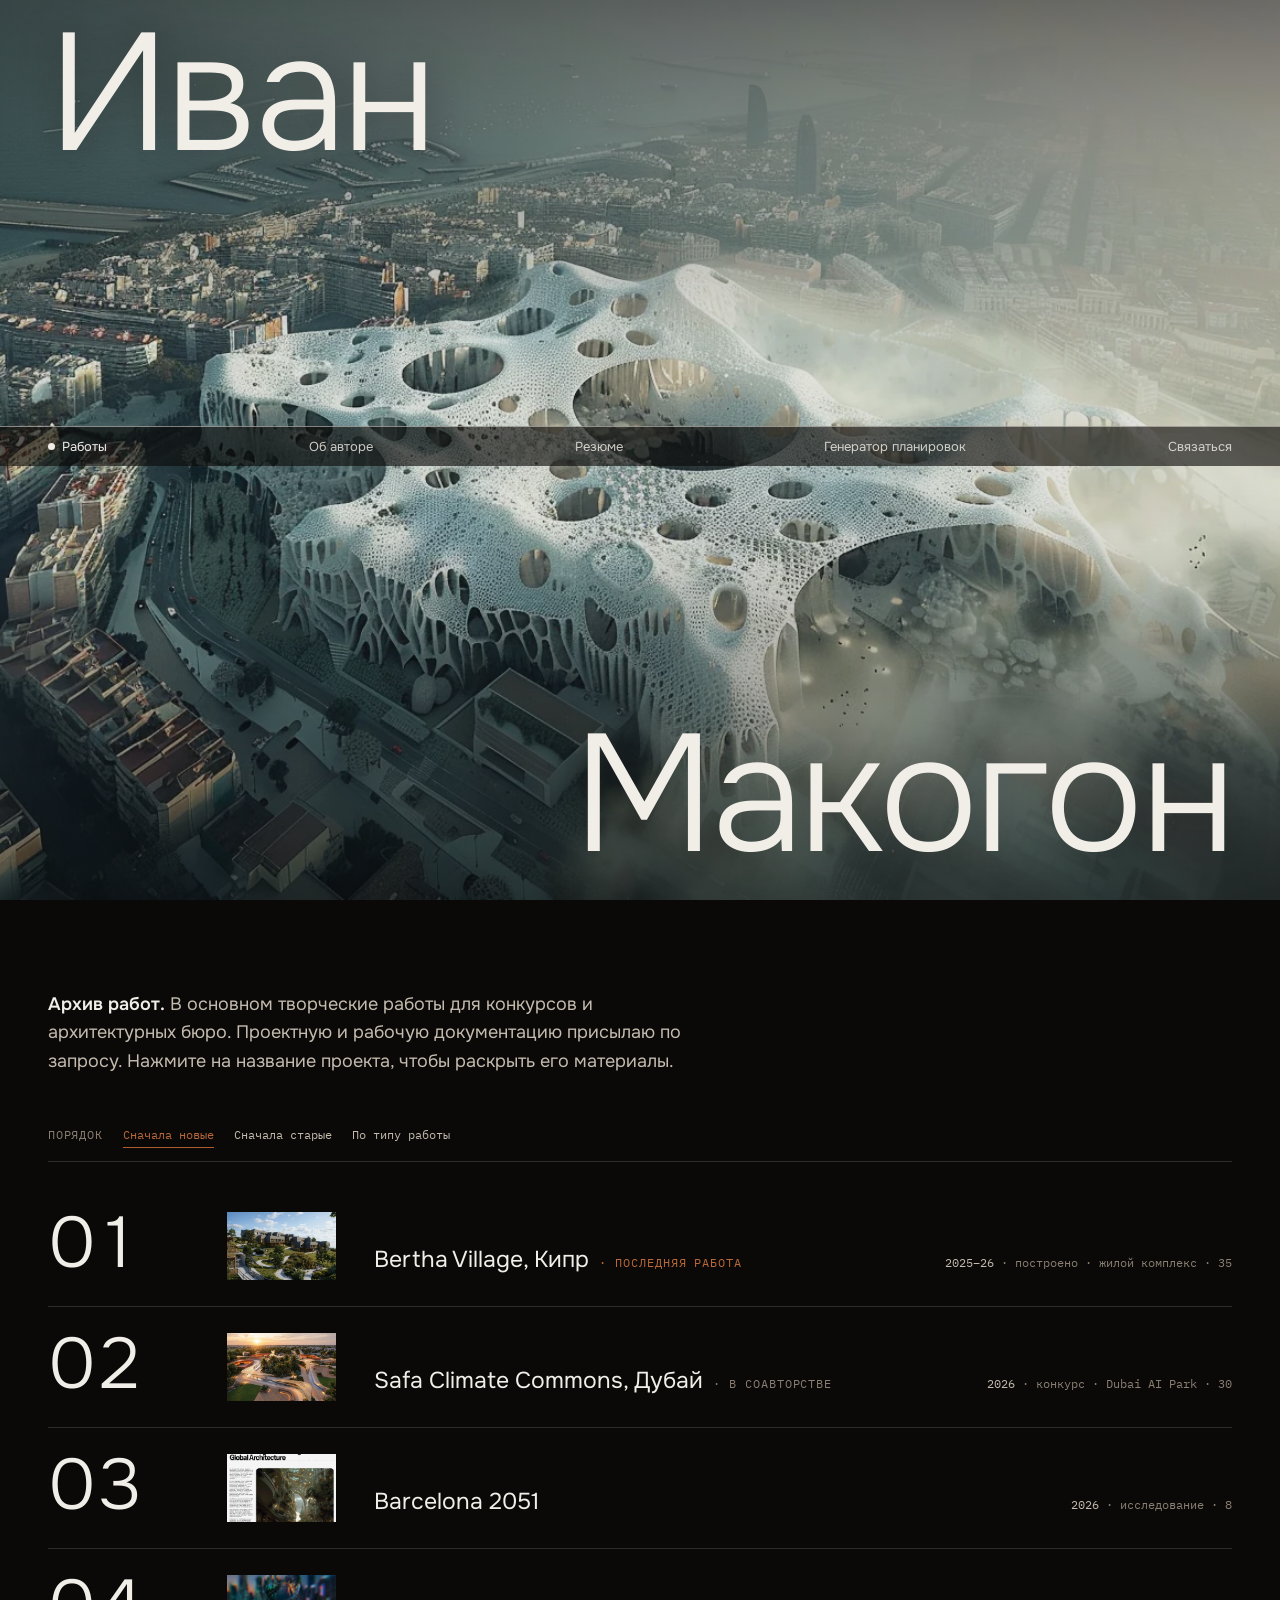
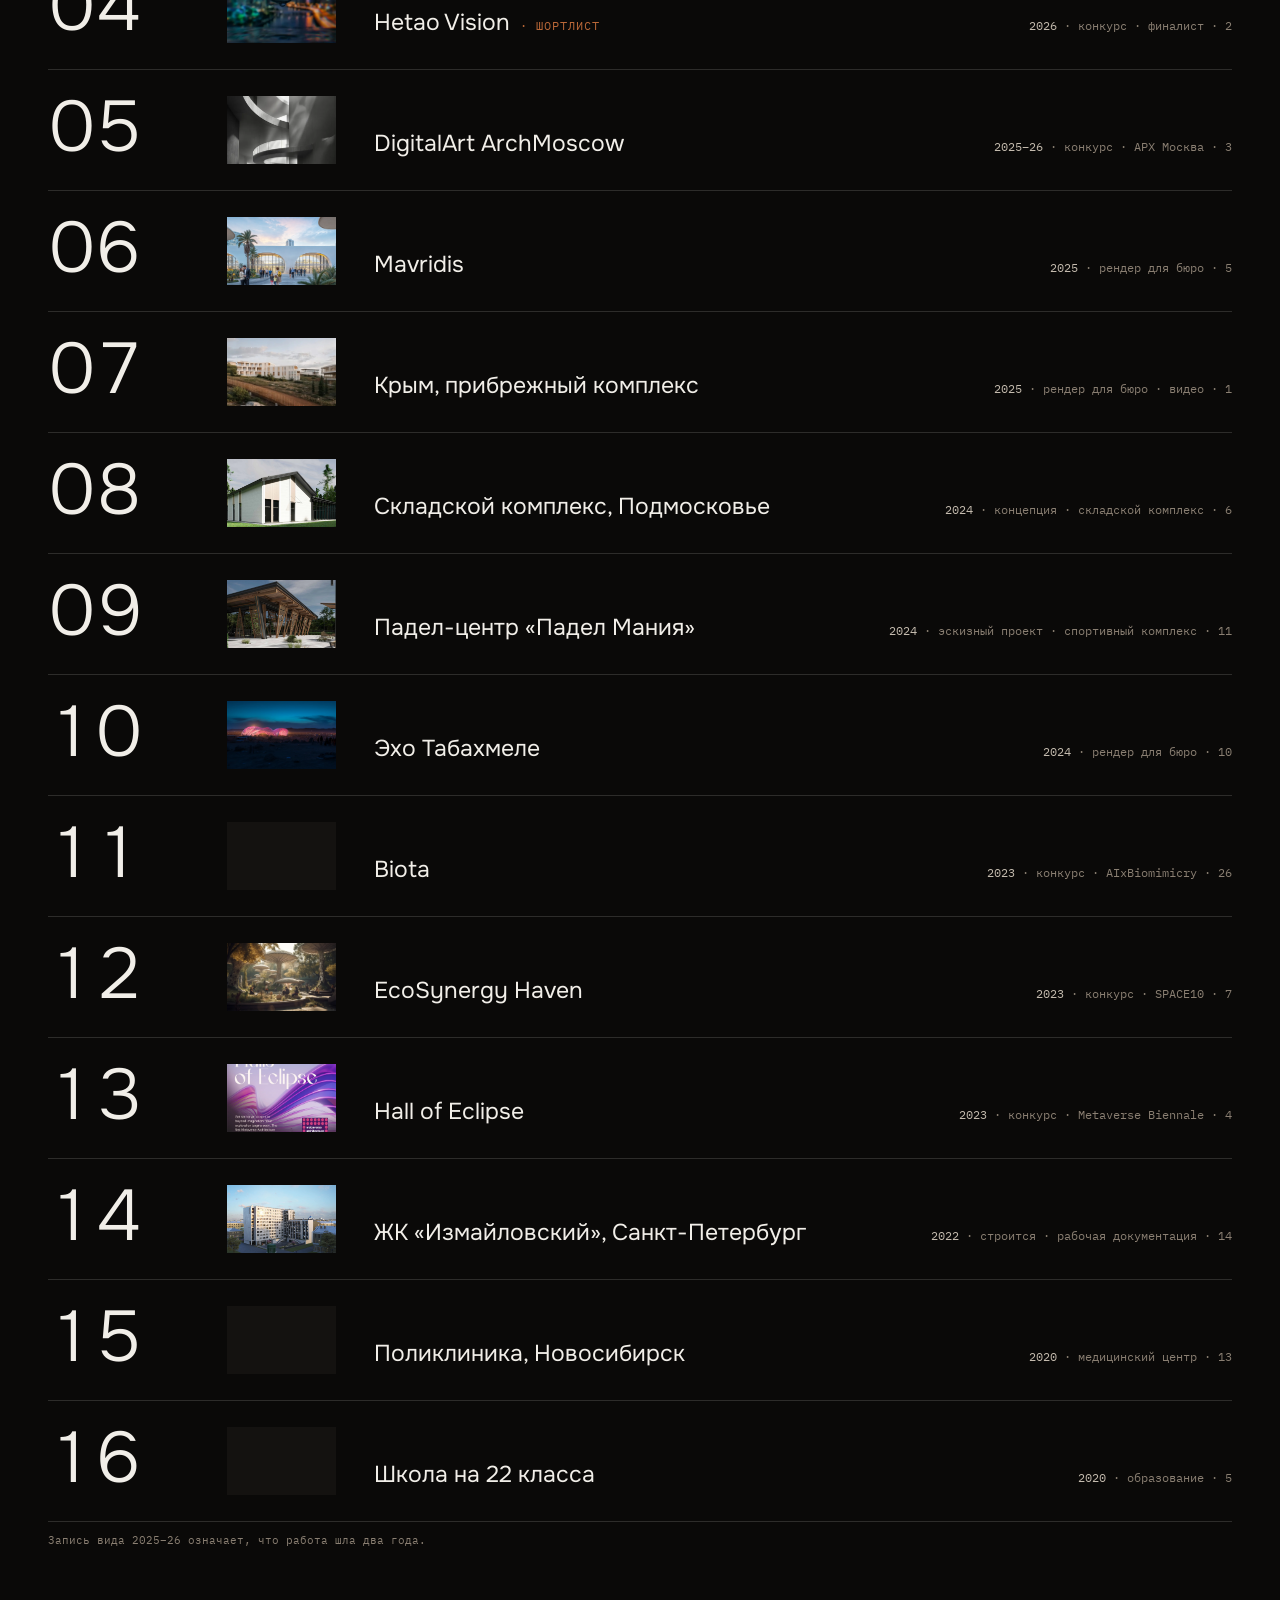
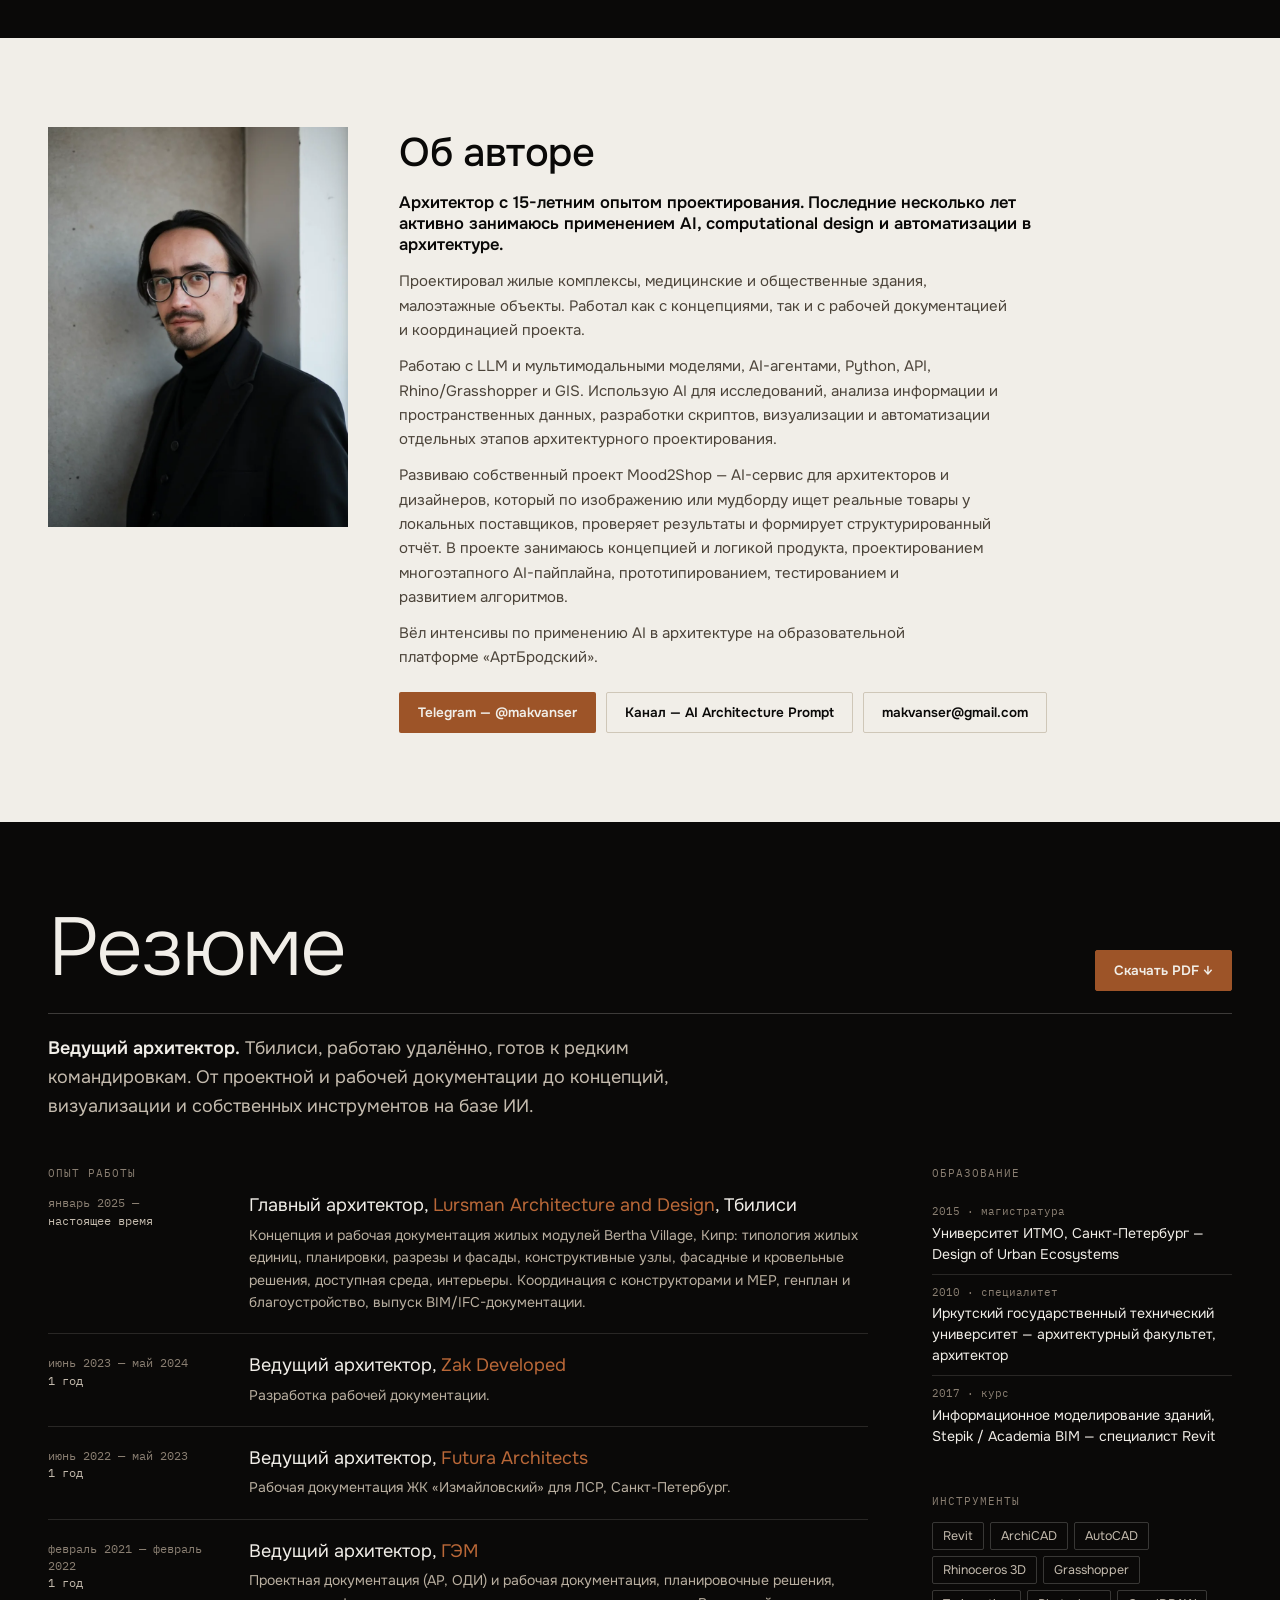
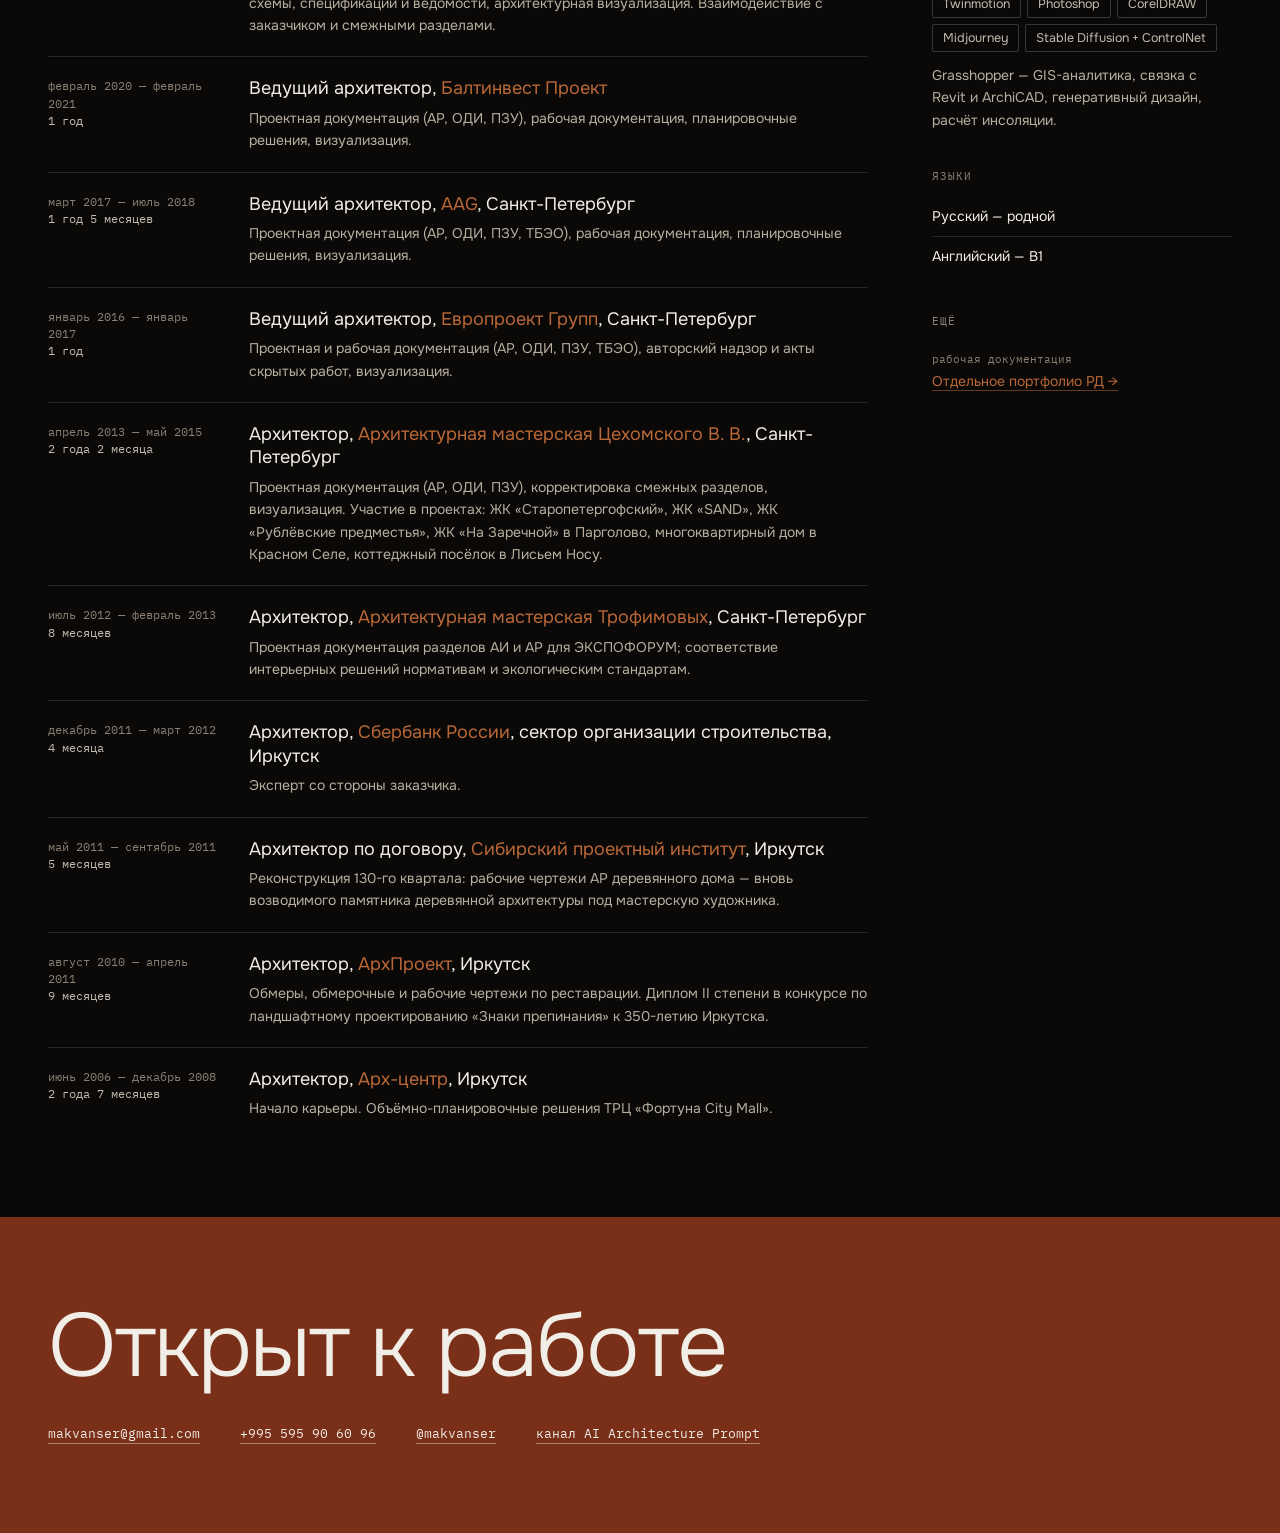
==== commit 398f53a1: "Resume: Futura Architects - working documentation of ЖК «Измайловский» Co-Authored-By: Claude Opus 5" ====
--- a/index.html
+++ b/index.html
@@ -413,7 +413,7 @@
               <div class="rs-when">июнь 2022 — май 2023<b>1 год</b></div>
               <div>
                 <p class="rs-role">Ведущий архитектор, <span class="rs-org">Futura Architects</span></p>
-                <p class="rs-what">Рабочая документация ЖК «NEWПИТЕР» для ЛСР.</p>
+                <p class="rs-what">Рабочая документация ЖК «Измайловский» для ЛСР, Санкт-Петербург.</p>
               </div>
             </li>
             <li class="rs-job">
